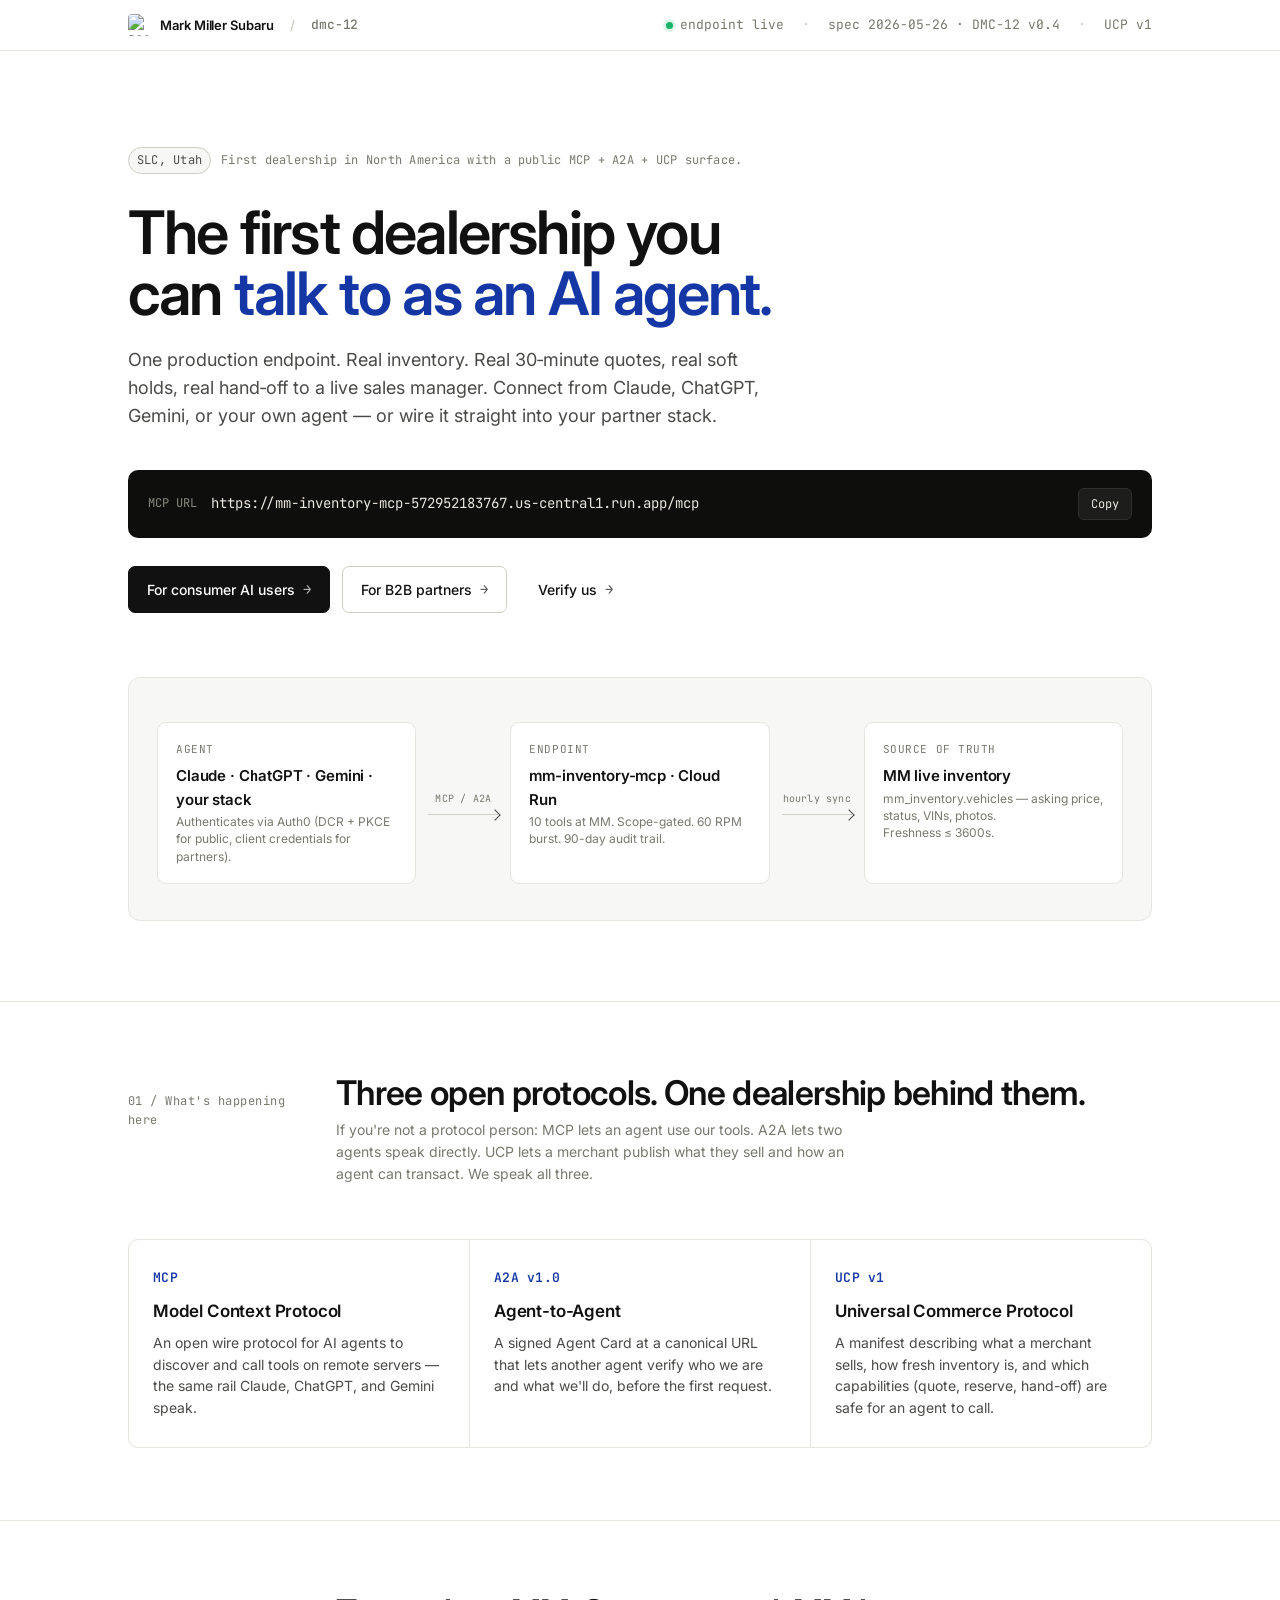
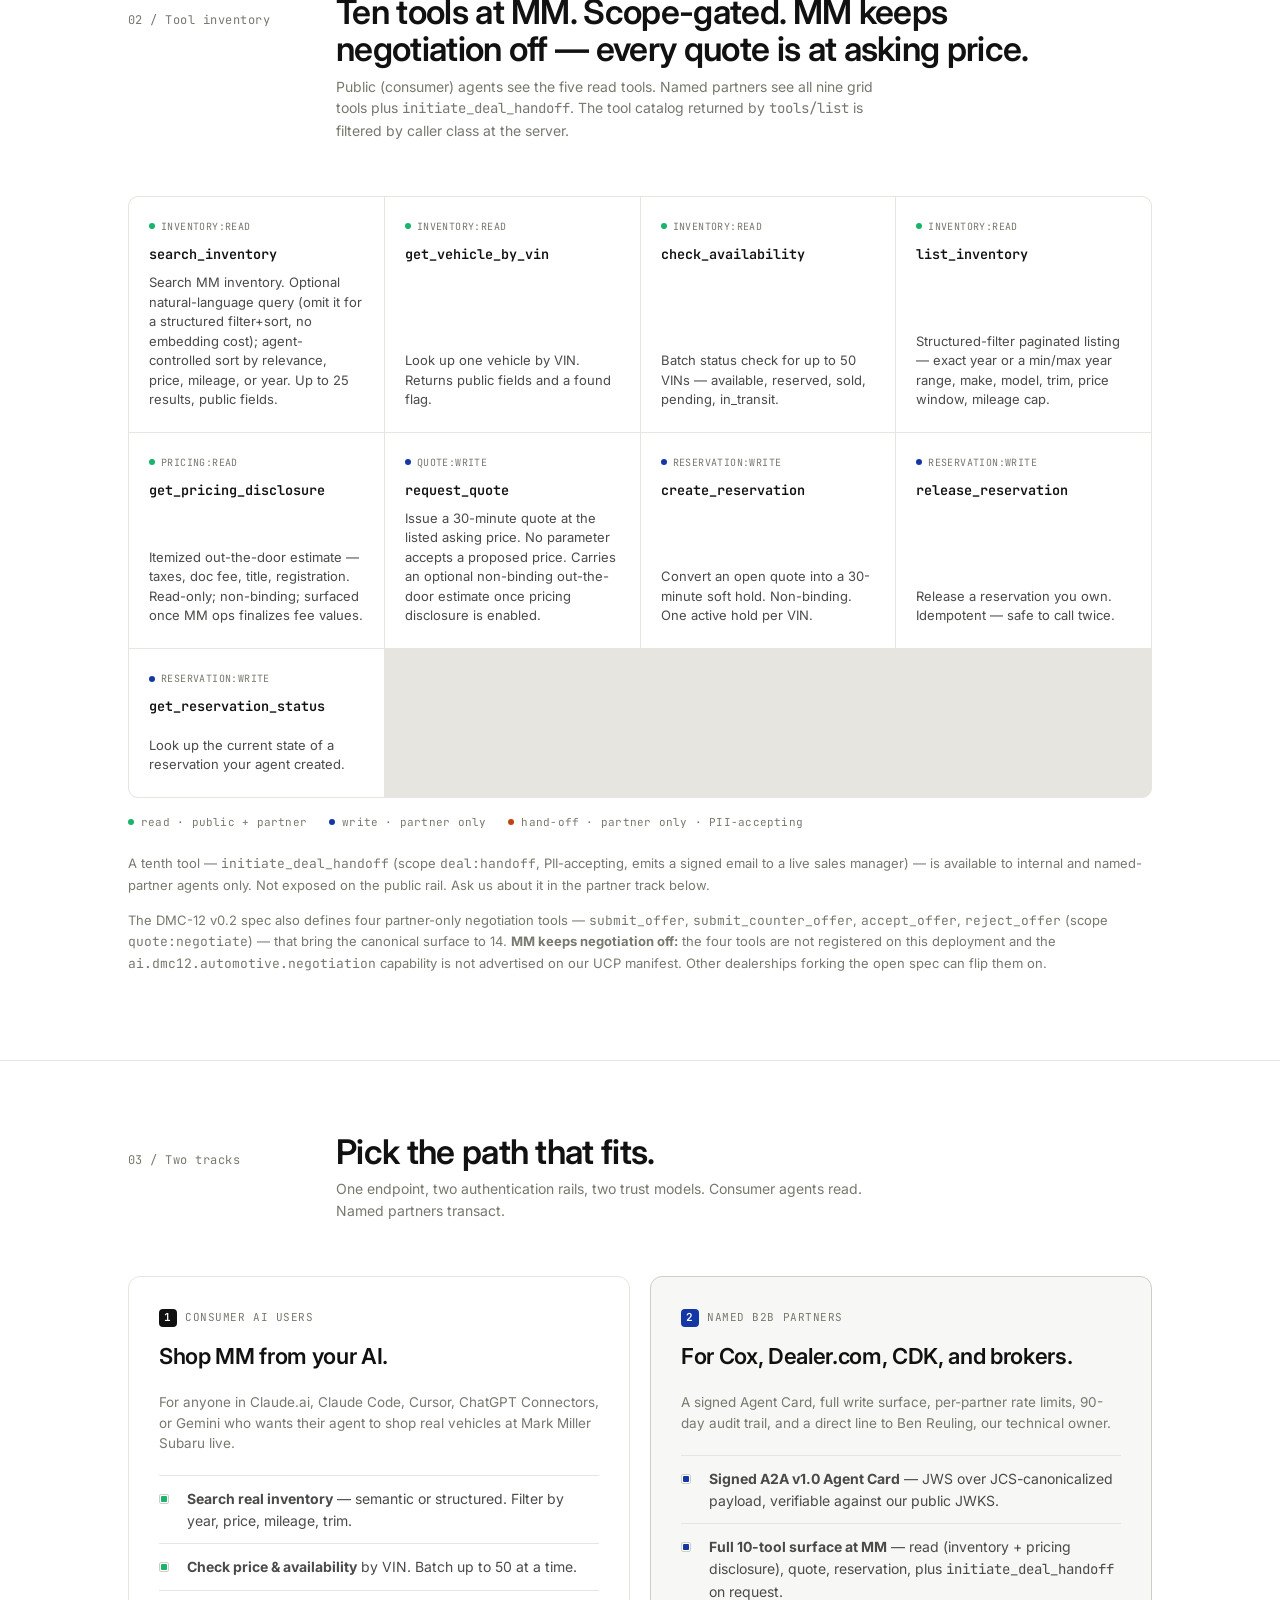
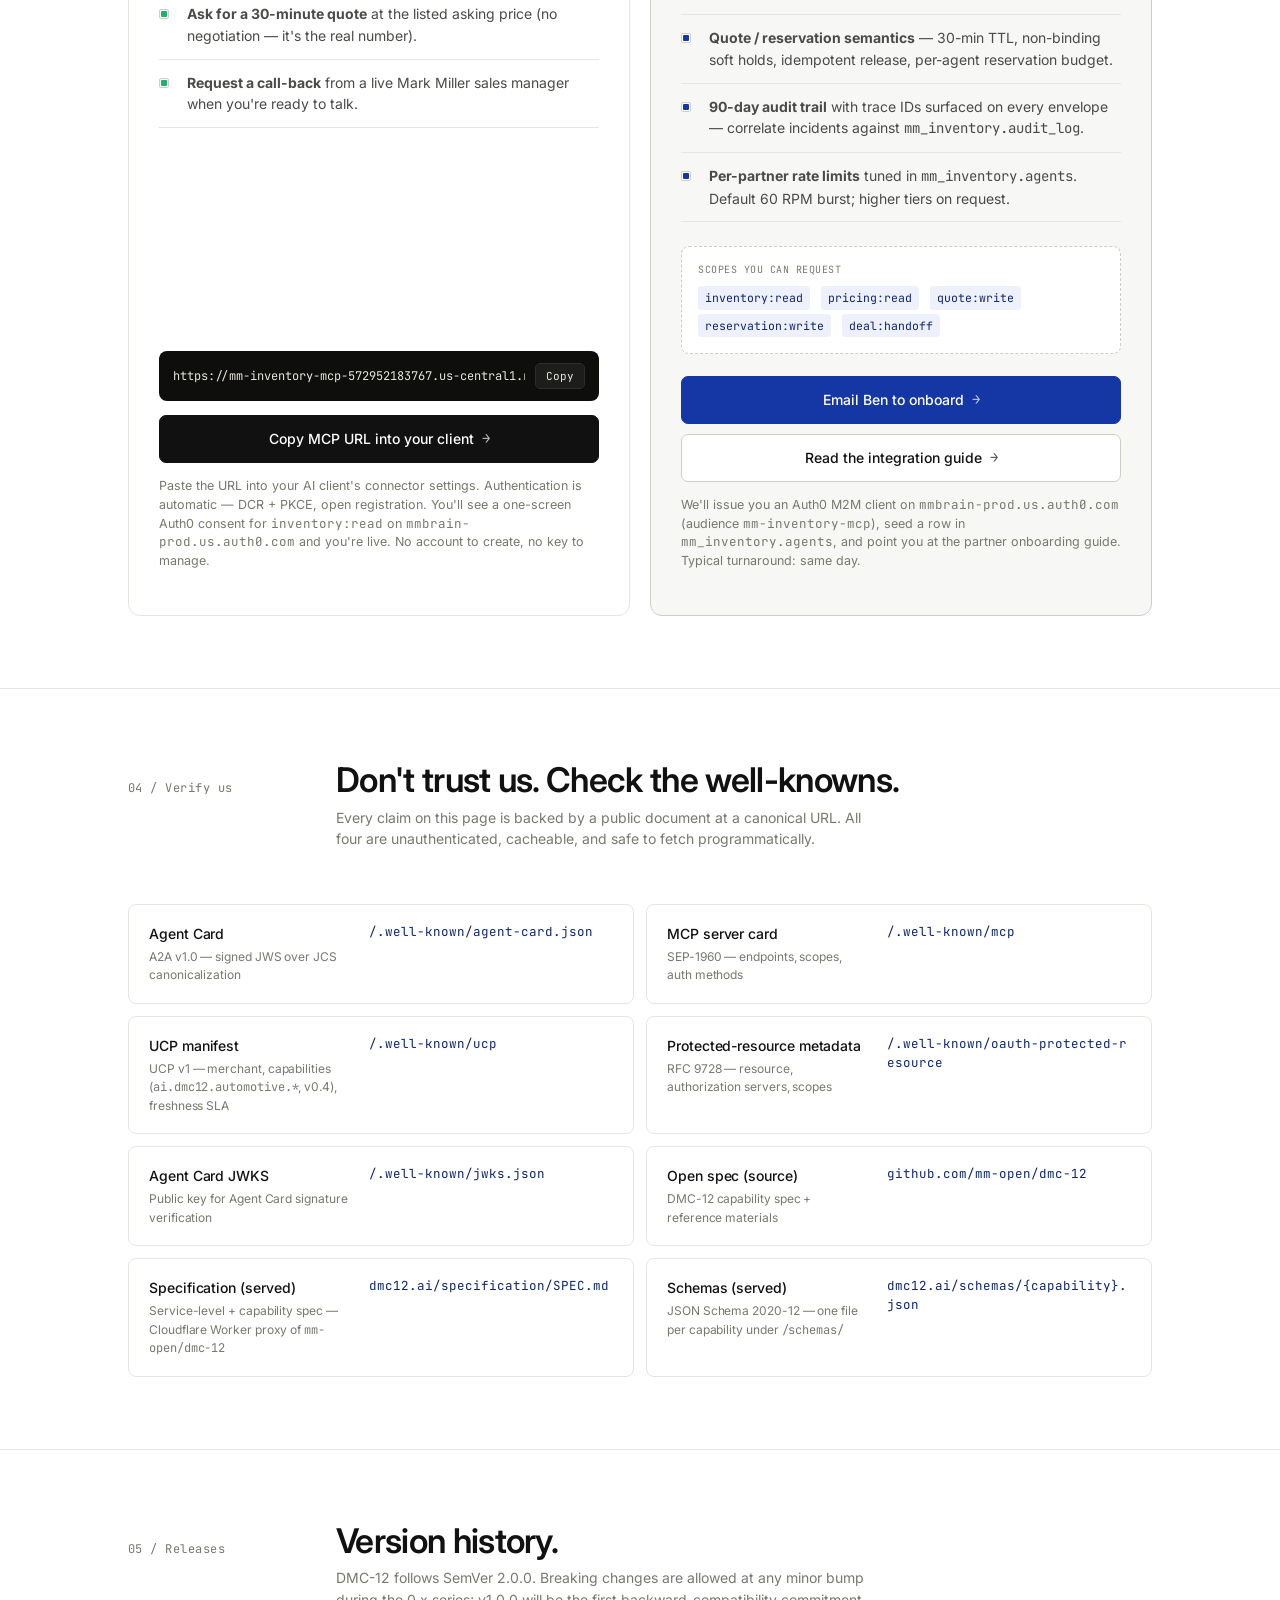
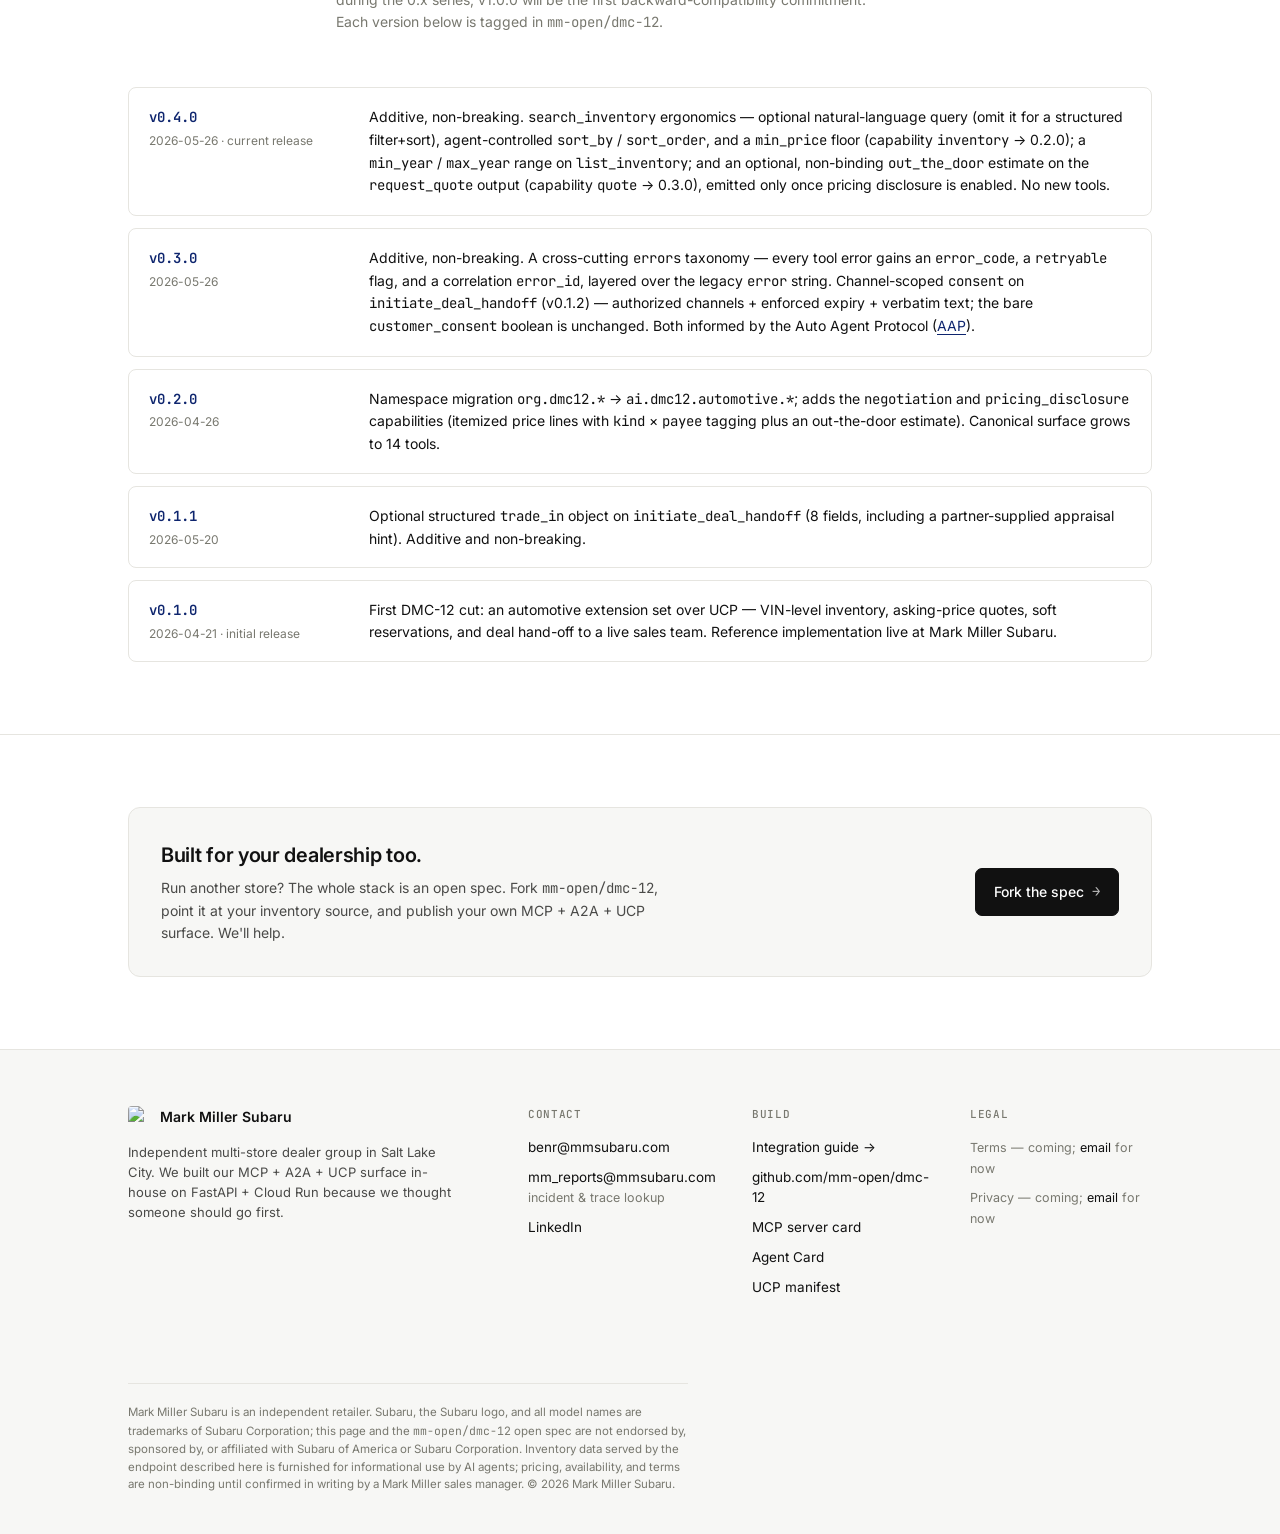
==== docs/index.html @ 6c4746c3 "docs: vendor integration guide at dmc-12.ai/guide/ Seven how-to pages (getting-started, inventory, q" ====
<!doctype html>
<html lang="en">
<head>
<meta charset="utf-8" />
<meta name="viewport" content="width=device-width,initial-scale=1" />
<title>Mark Miller Subaru — MCP / A2A / UCP endpoint</title>
<meta name="description" content="The first dealership you can talk to as an AI agent. Public MCP endpoint, signed A2A Agent Card, and UCP v1 manifest." />
<link rel="preconnect" href="https://fonts.googleapis.com">
<link rel="preconnect" href="https://fonts.gstatic.com" crossorigin>
<link href="https://fonts.googleapis.com/css2?family=JetBrains+Mono:wght@400;500;600&family=Inter:wght@400;500;600;700&display=swap" rel="stylesheet">
<style>
  :root {
    --bg: #ffffff;
    --bg-soft: #f7f7f5;
    --ink: #111111;
    --ink-soft: #4a4a48;
    --ink-mute: #78786f;
    --line: #e6e5e0;
    --line-strong: #cfcec6;
    --accent: #1537a6;       /* confident deep blue, original (not brand-copied) */
    --accent-ink: #0e256e;
    --accent-soft: #eef1fb;
    --ok: #0a6b3a;
    --code-bg: #0e0e0d;
    --code-ink: #e8e6de;
    --code-mute: #8a8a7f;
    --maxw: 1080px;
    --pad: 28px;
  }
  * { box-sizing: border-box; }
  html, body { margin: 0; padding: 0; }
  body {
    font-family: 'Inter', system-ui, -apple-system, sans-serif;
    background: var(--bg);
    color: var(--ink);
    font-size: 16px;
    line-height: 1.55;
    -webkit-font-smoothing: antialiased;
    text-rendering: optimizeLegibility;
  }
  .mono { font-family: 'JetBrains Mono', ui-monospace, SFMono-Regular, Menlo, monospace; font-feature-settings: "zero" 1, "ss01" 1; }
  a { color: var(--accent-ink); text-decoration: underline; text-underline-offset: 3px; text-decoration-thickness: 1px; }
  a:hover { color: var(--accent); }
  hr { border: 0; border-top: 1px solid var(--line); margin: 0; }

  /* Top strip */
  .strip {
    border-bottom: 1px solid var(--line);
    background: var(--bg);
  }
  .strip-inner {
    max-width: var(--maxw);
    margin: 0 auto;
    padding: 14px var(--pad);
    display: flex;
    gap: 14px;
    align-items: center;
    justify-content: space-between;
    font-size: 13px;
  }
  .strip .brand {
    display: flex;
    gap: 10px;
    align-items: center;
    font-weight: 600;
    letter-spacing: -0.005em;
  }
  .strip .brand .glyph {
    width: 22px; height: 22px; border-radius: 4px;
    object-fit: contain;
  }
  .strip .meta {
    color: var(--ink-mute);
    display: flex; gap: 18px; align-items: center;
  }
  .strip .meta .dot {
    display: inline-block; width: 7px; height: 7px; border-radius: 50%;
    background: #19b36a; margin-right: 7px; vertical-align: middle;
    box-shadow: 0 0 0 3px rgba(25,179,106,.15);
  }
  .strip .meta .sep { color: var(--line-strong); }

  .wrap { max-width: var(--maxw); margin: 0 auto; padding: 0 var(--pad); }
  section { padding: 72px 0; border-bottom: 1px solid var(--line); }
  section:last-of-type { border-bottom: 0; }

  /* Hero */
  .hero { padding: 96px 0 80px; }
  .hero .kicker {
    font-family: 'JetBrains Mono', monospace;
    font-size: 12px; letter-spacing: 0.02em;
    color: var(--ink-mute);
    margin-bottom: 28px;
    display: flex; gap: 10px; flex-wrap: wrap; align-items: center;
  }
  .hero .kicker .tag {
    border: 1px solid var(--line-strong);
    padding: 3px 8px; border-radius: 999px;
    background: var(--bg-soft);
    color: var(--ink-soft);
  }
  .hero h1 {
    font-size: clamp(34px, 5.4vw, 60px);
    line-height: 1.02;
    letter-spacing: -0.03em;
    font-weight: 600;
    margin: 0 0 22px;
    max-width: 18ch;
    text-wrap: balance;
  }
  .hero h1 em {
    font-style: normal;
    color: var(--accent);
  }
  .hero .lede {
    font-size: 18px; line-height: 1.55;
    color: var(--ink-soft);
    max-width: 58ch;
    margin: 0 0 40px;
  }

  /* Endpoint block */
  .endpoint {
    background: var(--code-bg);
    color: var(--code-ink);
    border-radius: 10px;
    padding: 18px 20px;
    display: grid;
    grid-template-columns: auto 1fr auto;
    gap: 14px;
    align-items: center;
    font-family: 'JetBrains Mono', monospace;
    font-size: 14px;
    overflow: hidden;
  }
  .endpoint .label {
    color: var(--code-mute);
    user-select: none;
    font-size: 12px;
  }
  .endpoint .url {
    overflow-x: auto;
    white-space: nowrap;
    scrollbar-width: thin;
  }
  .endpoint .url::-webkit-scrollbar { height: 6px; }
  .endpoint .url::-webkit-scrollbar-thumb { background: #2b2b29; border-radius: 6px; }
  .endpoint button.copy {
    background: #1d1d1c;
    color: var(--code-ink);
    border: 1px solid #2f2f2c;
    padding: 7px 12px;
    border-radius: 6px;
    font-family: inherit;
    font-size: 12px;
    cursor: pointer;
    transition: background .15s, border-color .15s;
    white-space: nowrap;
  }
  .endpoint button.copy:hover { background: #2a2a28; border-color: #3b3b37; }
  .endpoint button.copy.copied { color: #67e19a; border-color: #1b4633; background: #0d1e16; }

  /* Hero CTA row */
  .cta-row {
    margin-top: 28px;
    display: flex; gap: 12px; flex-wrap: wrap;
  }
  .btn {
    display: inline-flex; align-items: center; gap: 8px;
    padding: 12px 18px;
    border-radius: 7px;
    font-weight: 500;
    font-size: 14px;
    text-decoration: none;
    border: 1px solid var(--line-strong);
    background: var(--bg);
    color: var(--ink);
    cursor: pointer;
    transition: background .15s, border-color .15s, color .15s;
  }
  .btn:hover { border-color: var(--ink); }
  .btn.primary {
    background: var(--ink);
    border-color: var(--ink);
    color: #fff;
  }
  .btn.primary:hover { background: var(--accent); border-color: var(--accent); color: #fff; }
  .btn .arr {
    font-family: 'JetBrains Mono', monospace;
    opacity: .7;
    transition: transform .15s, opacity .15s;
  }
  .btn:hover .arr { transform: translateX(2px); opacity: 1; }

  /* Diagram */
  .diagram {
    margin-top: 64px;
    padding: 44px 28px 36px;
    border: 1px solid var(--line);
    border-radius: 12px;
    background: var(--bg-soft);
    display: grid;
    grid-template-columns: 1fr 70px 1fr 70px 1fr;
    gap: 12px;
    align-items: stretch;
  }
  .diagram .node {
    padding: 18px;
    border: 1px solid var(--line);
    border-radius: 9px;
    background: var(--bg);
  }
  .diagram .node .eyebrow {
    font-family: 'JetBrains Mono', monospace;
    font-size: 11px;
    color: var(--ink-mute);
    letter-spacing: 0.05em;
    text-transform: uppercase;
    margin-bottom: 6px;
  }
  .diagram .node .ttl {
    font-weight: 600;
    font-size: 15px;
    letter-spacing: -0.01em;
    margin-bottom: 2px;
  }
  .diagram .node .sub {
    font-size: 12px;
    color: var(--ink-mute);
    line-height: 1.45;
  }
  .diagram .arrow {
    position: relative;
    display: flex;
    flex-direction: column;
    align-items: center;
    justify-content: center;
    min-height: 100%;
  }
  .diagram .arrow-lbl {
    font-family: 'JetBrains Mono', monospace;
    font-size: 10px;
    color: var(--ink-mute);
    white-space: nowrap;
    margin-bottom: 8px;
    letter-spacing: 0.02em;
  }
  .diagram .arrow-line {
    display: block;
    width: 100%;
    height: 1px;
    background: var(--line-strong);
    position: relative;
  }
  .diagram .arrow-line::after {
    content: '';
    position: absolute;
    right: -1px; top: 50%;
    width: 7px; height: 7px;
    border-right: 1px solid var(--ink-soft);
    border-top: 1px solid var(--ink-soft);
    transform: translateY(-50%) rotate(45deg);
  }

  /* Section headers */
  .sec-head {
    display: grid;
    grid-template-columns: 180px 1fr;
    gap: 28px;
    margin-bottom: 40px;
    align-items: baseline;
  }
  .sec-head .num {
    font-family: 'JetBrains Mono', monospace;
    font-size: 12px;
    color: var(--ink-mute);
    letter-spacing: 0.04em;
  }
  .sec-head h2 {
    font-size: clamp(26px, 3.4vw, 34px);
    line-height: 1.1;
    letter-spacing: -0.02em;
    font-weight: 600;
    margin: 0;
    text-wrap: balance;
  }
  .sec-head .sub {
    color: var(--ink-mute);
    font-size: 14px;
    margin-top: 8px;
    max-width: 60ch;
  }

  /* Explainer */
  .explainer {
    display: grid;
    grid-template-columns: repeat(3, 1fr);
    gap: 1px;
    background: var(--line);
    border: 1px solid var(--line);
    border-radius: 10px;
    overflow: hidden;
  }
  .explainer .item {
    background: var(--bg);
    padding: 28px 24px;
  }
  .explainer .item .acr {
    font-family: 'JetBrains Mono', monospace;
    font-weight: 600;
    font-size: 13px;
    color: var(--accent);
    letter-spacing: 0.02em;
    margin-bottom: 10px;
  }
  .explainer .item .name {
    font-weight: 600;
    font-size: 17px;
    letter-spacing: -0.01em;
    margin-bottom: 8px;
  }
  .explainer .item .txt {
    font-size: 14px;
    color: var(--ink-soft);
    line-height: 1.55;
  }

  /* Tools */
  .tools {
    display: grid;
    grid-template-columns: repeat(4, 1fr);
    gap: 1px;
    background: var(--line);
    border: 1px solid var(--line);
    border-radius: 10px;
    overflow: hidden;
  }
  .tool {
    background: var(--bg);
    padding: 22px 20px;
    display: flex;
    flex-direction: column;
    min-height: 148px;
  }
  .tool .scope {
    font-family: 'JetBrains Mono', monospace;
    font-size: 10px;
    color: var(--ink-mute);
    letter-spacing: 0.04em;
    text-transform: uppercase;
    margin-bottom: 10px;
    display: flex; align-items: center; gap: 6px;
  }
  .tool .scope .pip {
    width: 6px; height: 6px; border-radius: 50%;
    background: var(--line-strong);
  }
  .tool.read .scope .pip { background: #19b36a; }
  .tool.write .scope .pip { background: var(--accent); }
  .tool.handoff .scope .pip { background: #c2410c; }
  .tool .name {
    font-family: 'JetBrains Mono', monospace;
    font-size: 13.5px;
    font-weight: 600;
    color: var(--ink);
    margin-bottom: 8px;
    word-break: break-word;
  }
  .tool .desc {
    font-size: 13px;
    color: var(--ink-soft);
    line-height: 1.5;
    margin-top: auto;
  }
  .tools-legend {
    margin-top: 16px;
    display: flex; gap: 22px; flex-wrap: wrap;
    font-family: 'JetBrains Mono', monospace;
    font-size: 11px;
    color: var(--ink-mute);
    letter-spacing: 0.02em;
  }
  .tools-legend .lg { display: inline-flex; gap: 7px; align-items: center; }
  .tools-legend .pip { width: 6px; height: 6px; border-radius: 50%; }

  /* Tracks */
  .tracks {
    display: grid;
    grid-template-columns: 1fr 1fr;
    gap: 20px;
  }
  .track {
    border: 1px solid var(--line);
    border-radius: 12px;
    padding: 32px 30px;
    display: flex;
    flex-direction: column;
    background: var(--bg);
  }
  .track.consumer { background: var(--bg); }
  .track.partner {
    background: var(--bg-soft);
    border-color: var(--line-strong);
  }
  .track .eyebrow {
    font-family: 'JetBrains Mono', monospace;
    font-size: 11px;
    letter-spacing: 0.05em;
    text-transform: uppercase;
    color: var(--ink-mute);
    margin-bottom: 12px;
    display: flex; align-items: center; gap: 8px;
  }
  .track .eyebrow .idx {
    width: 18px; height: 18px;
    border-radius: 4px;
    background: var(--ink);
    color: #fff;
    display: grid; place-items: center;
    font-size: 11px;
    font-weight: 600;
  }
  .track.partner .eyebrow .idx { background: var(--accent); }
  .track h3 {
    font-size: 22px;
    letter-spacing: -0.015em;
    font-weight: 600;
    margin: 0 0 6px;
  }
  .track .who {
    color: var(--ink-mute);
    font-size: 13.5px;
    margin-bottom: 22px;
    line-height: 1.5;
  }
  .track ul.feats {
    list-style: none;
    margin: 0 0 24px;
    padding: 0;
    border-top: 1px solid var(--line);
  }
  .track ul.feats li {
    padding: 12px 0;
    border-bottom: 1px solid var(--line);
    display: grid;
    grid-template-columns: 16px 1fr;
    gap: 12px;
    font-size: 14px;
    color: var(--ink-soft);
    align-items: start;
  }
  .track ul.feats li .chk {
    margin-top: 6px;
    width: 10px; height: 10px;
    border: 1px solid var(--line-strong);
    border-radius: 2px;
    background: var(--bg);
    position: relative;
  }
  .track.consumer ul.feats li .chk::after {
    content: '';
    position: absolute; inset: 1px;
    background: #19b36a;
    border-radius: 1px;
  }
  .track.partner ul.feats li .chk::after {
    content: '';
    position: absolute; inset: 1px;
    background: var(--accent);
    border-radius: 1px;
  }
  .track .scopes {
    margin: 0 0 22px;
    padding: 14px 16px;
    border: 1px dashed var(--line-strong);
    border-radius: 8px;
    background: var(--bg);
    font-family: 'JetBrains Mono', monospace;
    font-size: 12px;
    color: var(--ink-soft);
    line-height: 1.7;
  }
  .track .scopes .k {
    color: var(--ink-mute);
    display: block;
    text-transform: uppercase;
    letter-spacing: 0.05em;
    font-size: 10px;
    margin-bottom: 6px;
  }
  .track .scopes .chip {
    display: inline-block;
    padding: 2px 7px;
    border-radius: 4px;
    background: var(--accent-soft);
    color: var(--accent-ink);
    margin: 2px 4px 2px 0;
    font-size: 11.5px;
  }
  .track .cta-area {
    margin-top: auto;
  }
  .track .mini-endpoint {
    background: var(--code-bg);
    color: var(--code-ink);
    border-radius: 8px;
    padding: 12px 14px;
    font-family: 'JetBrains Mono', monospace;
    font-size: 12px;
    display: grid;
    grid-template-columns: 1fr auto;
    gap: 10px;
    align-items: center;
    margin-bottom: 14px;
    overflow: hidden;
  }
  .track .mini-endpoint .url {
    overflow-x: auto; white-space: nowrap; scrollbar-width: thin;
  }
  .track .mini-endpoint .url::-webkit-scrollbar { height: 5px; }
  .track .mini-endpoint .url::-webkit-scrollbar-thumb { background: #2b2b29; border-radius: 6px; }
  .track .mini-endpoint button {
    background: #1d1d1c; color: var(--code-ink);
    border: 1px solid #2f2f2c; padding: 5px 10px;
    border-radius: 5px; font-family: inherit; font-size: 11px;
    cursor: pointer;
  }
  .track .mini-endpoint button.copied { color: #67e19a; border-color: #1b4633; background: #0d1e16; }
  .track .note {
    font-size: 12.5px;
    color: var(--ink-mute);
    margin-top: 14px;
    line-height: 1.5;
  }

  /* Verify */
  .verify-grid {
    display: grid;
    grid-template-columns: 1fr 1fr;
    gap: 12px;
  }
  .verify-row {
    display: grid;
    grid-template-columns: 200px 1fr;
    gap: 20px;
    padding: 18px 20px;
    border: 1px solid var(--line);
    border-radius: 8px;
    background: var(--bg);
    align-items: start;
  }
  .verify-row .what {
    font-weight: 500;
    font-size: 14px;
    letter-spacing: -0.005em;
  }
  .verify-row .what .hint {
    display: block;
    font-weight: 400;
    color: var(--ink-mute);
    font-size: 12px;
    margin-top: 3px;
  }
  .verify-row a.url {
    font-family: 'JetBrains Mono', monospace;
    font-size: 12.5px;
    color: var(--accent-ink);
    word-break: break-all;
    text-decoration: none;
    line-height: 1.5;
  }
  .verify-row a.url:hover { text-decoration: underline; text-underline-offset: 3px; }

  /* Releases */
  .release-list { display: grid; grid-template-columns: 1fr; gap: 12px; }
  .release-list .what .ver { font-family: 'JetBrains Mono', monospace; color: var(--accent-ink); font-weight: 600; }
  .release-list .summary { font-size: 14px; color: var(--ink); line-height: 1.55; }

  /* Fork */
  .fork {
    background: var(--bg-soft);
    border: 1px solid var(--line);
    border-radius: 12px;
    padding: 32px;
    display: grid;
    grid-template-columns: 1fr auto;
    gap: 24px;
    align-items: center;
  }
  .fork h3 {
    margin: 0 0 6px;
    font-size: 20px;
    letter-spacing: -0.015em;
    font-weight: 600;
  }
  .fork p {
    margin: 0;
    color: var(--ink-soft);
    font-size: 14px;
    max-width: 56ch;
  }
  .fork .mono-repo {
    font-family: 'JetBrains Mono', monospace;
  }

  /* Footer */
  footer {
    padding: 56px 0 40px;
    background: var(--bg-soft);
    border-top: 1px solid var(--line);
  }
  footer .wrap {
    display: grid;
    grid-template-columns: 2fr 1fr 1fr 1fr;
    gap: 36px;
  }
  footer .col h4 {
    font-family: 'JetBrains Mono', monospace;
    font-size: 11px;
    letter-spacing: 0.06em;
    text-transform: uppercase;
    color: var(--ink-mute);
    margin: 0 0 14px;
    font-weight: 500;
  }
  footer .col ul { list-style: none; margin: 0; padding: 0; }
  footer .col li { margin-bottom: 9px; font-size: 13.5px; }
  footer .col a { color: var(--ink); text-decoration: none; }
  footer .col a:hover { color: var(--accent); text-decoration: underline; text-underline-offset: 3px; }
  footer .col .muted { color: var(--ink-mute); font-size: 12.5px; }
  footer .brand-line {
    display: flex; gap: 10px; align-items: center;
    margin-bottom: 14px;
  }
  footer .brand-line .glyph {
    width: 22px; height: 22px; border-radius: 4px;
    object-fit: contain;
  }
  footer .brand-line .name { font-weight: 600; font-size: 14px; }
  footer .about {
    color: var(--ink-soft);
    font-size: 13px;
    line-height: 1.55;
    max-width: 42ch;
  }
  footer .fine {
    border-top: 1px solid var(--line);
    margin-top: 40px;
    padding-top: 20px;
    font-size: 11.5px;
    color: var(--ink-mute);
    line-height: 1.55;
    max-width: 80ch;
  }

  /* Toast */
  .toast {
    position: fixed;
    bottom: 24px;
    left: 50%;
    transform: translateX(-50%) translateY(12px);
    background: var(--ink);
    color: #fff;
    padding: 10px 16px;
    border-radius: 6px;
    font-size: 13px;
    font-family: 'JetBrains Mono', monospace;
    opacity: 0;
    pointer-events: none;
    transition: opacity .2s, transform .2s;
    z-index: 50;
    box-shadow: 0 4px 14px rgba(0,0,0,.18);
  }
  .toast.show { opacity: 1; transform: translateX(-50%) translateY(0); }

  /* Responsive */
  @media (max-width: 980px) {
    .tools { grid-template-columns: repeat(2, 1fr); }
    .verify-grid { grid-template-columns: 1fr; }
  }
  @media (max-width: 760px) {
    :root { --pad: 20px; }
    section { padding: 56px 0; }
    .hero { padding: 64px 0 48px; }
    .sec-head { grid-template-columns: 1fr; gap: 10px; }
    .explainer { grid-template-columns: 1fr; }
    .tracks { grid-template-columns: 1fr; }
    .diagram { grid-template-columns: 1fr; padding: 24px 20px; gap: 8px; }
    .diagram .arrow { min-height: auto; padding: 10px 0; flex-direction: row; gap: 10px; }
    .diagram .arrow-lbl { margin-bottom: 0; }
    .diagram .arrow-line { width: 40px; height: 1px; flex: none; }
    .verify-row { grid-template-columns: 1fr; gap: 8px; }
    .fork { grid-template-columns: 1fr; }
    footer .wrap { grid-template-columns: 1fr 1fr; }
    .endpoint { grid-template-columns: 1fr; }
    .endpoint .label { display: none; }
    .strip-inner { flex-direction: column; align-items: flex-start; gap: 8px; }
  }
</style>
</head>
<body>

<!-- STRIP -->
<div class="strip">
  <div class="strip-inner">
    <div class="brand">
      <img class="glyph" src="https://dmc12.ai/branding/dmc12-mark-blue.png" alt="DMC-12">
      <span>Mark&nbsp;Miller&nbsp;Subaru</span>
      <span style="color:var(--line-strong); margin: 0 6px;">/</span>
      <span style="color:var(--ink-mute); font-weight: 500;" class="mono">dmc-12</span>
    </div>
    <div class="meta mono">
      <span><span class="dot"></span>endpoint live</span>
      <span class="sep">·</span>
      <span>spec 2026-05-26 · DMC-12 v0.4</span>
      <span class="sep">·</span>
      <span>UCP v1</span>
    </div>
  </div>
</div>

<!-- HERO -->
<section class="hero">
  <div class="wrap">
    <div class="kicker">
      <span class="tag">SLC, Utah</span>
      <span>First dealership in North America with a public MCP + A2A + UCP surface.</span>
    </div>
    <h1>The first dealership you can <em>talk to as an AI agent.</em></h1>
    <p class="lede">
      One production endpoint. Real inventory. Real 30&#8209;minute quotes, real soft holds, real hand&#8209;off to a live sales manager. Connect from Claude, ChatGPT, Gemini, or your own agent — or wire it straight into your partner stack.
    </p>

    <div class="endpoint" id="heroEndpoint">
      <span class="label mono">MCP&nbsp;URL</span>
      <div class="url mono" id="heroUrl" data-mcp-path="/mcp" data-mcp-role="text"></div>
      <button class="copy mono" data-mcp-path="/mcp" data-mcp-role="copy">Copy</button>
    </div>

    <div class="cta-row">
      <a class="btn primary" href="#consumer">For consumer AI users <span class="arr">→</span></a>
      <a class="btn" href="#partner">For B2B partners <span class="arr">→</span></a>
      <a class="btn" href="#verify" style="border-color: transparent;">Verify us <span class="arr">→</span></a>
    </div>

    <!-- Diagram -->
    <div class="diagram" aria-label="Agent calling MM inventory diagram">
      <div class="node">
        <div class="eyebrow">Agent</div>
        <div class="ttl">Claude · ChatGPT · Gemini · your stack</div>
        <div class="sub">Authenticates via Auth0 (DCR&nbsp;+&nbsp;PKCE for public, client credentials for partners).</div>
      </div>
      <div class="arrow">
        <span class="arrow-lbl mono">MCP&nbsp;/&nbsp;A2A</span>
        <span class="arrow-line"></span>
      </div>
      <div class="node">
        <div class="eyebrow">Endpoint</div>
        <div class="ttl">mm-inventory-mcp · Cloud Run</div>
        <div class="sub">10 tools at MM. Scope-gated. 60&nbsp;RPM burst. 90-day audit trail.</div>
      </div>
      <div class="arrow">
        <span class="arrow-lbl mono">hourly&nbsp;sync</span>
        <span class="arrow-line"></span>
      </div>
      <div class="node">
        <div class="eyebrow">Source of truth</div>
        <div class="ttl">MM live inventory</div>
        <div class="sub">mm_inventory.vehicles — asking price, status, VINs, photos. Freshness&nbsp;≤&nbsp;3600s.</div>
      </div>
    </div>
  </div>
</section>

<!-- EXPLAINER -->
<section id="what">
  <div class="wrap">
    <div class="sec-head">
      <div>
        <div class="num">01 / What's happening here</div>
      </div>
      <div>
        <h2>Three open protocols. One dealership behind them.</h2>
        <p class="sub">If you're not a protocol person: MCP lets an agent use our tools. A2A lets two agents speak directly. UCP lets a merchant publish what they sell and how an agent can transact. We speak all three.</p>
      </div>
    </div>

    <div class="explainer">
      <div class="item">
        <div class="acr">MCP</div>
        <div class="name">Model Context Protocol</div>
        <div class="txt">An open wire protocol for AI agents to discover and call tools on remote servers — the same rail Claude, ChatGPT, and Gemini speak.</div>
      </div>
      <div class="item">
        <div class="acr">A2A&nbsp;v1.0</div>
        <div class="name">Agent-to-Agent</div>
        <div class="txt">A signed Agent Card at a canonical URL that lets another agent verify who we are and what we'll do, before the first request.</div>
      </div>
      <div class="item">
        <div class="acr">UCP&nbsp;v1</div>
        <div class="name">Universal Commerce Protocol</div>
        <div class="txt">A manifest describing what a merchant sells, how fresh inventory is, and which capabilities (quote, reserve, hand-off) are safe for an agent to call.</div>
      </div>
    </div>
  </div>
</section>

<!-- TOOLS -->
<section id="tools">
  <div class="wrap">
    <div class="sec-head">
      <div>
        <div class="num">02 / Tool inventory</div>
      </div>
      <div>
        <h2>Ten tools at MM. Scope-gated. MM keeps negotiation off — every quote is at asking price.</h2>
        <p class="sub">Public (consumer) agents see the five read tools. Named partners see all nine grid tools plus <span class="mono">initiate_deal_handoff</span>. The tool catalog returned by <span class="mono">tools/list</span> is filtered by caller class at the server.</p>
      </div>
    </div>

    <div class="tools">
      <div class="tool read">
        <div class="scope"><span class="pip"></span>inventory:read</div>
        <div class="name">search_inventory</div>
        <div class="desc">Search MM inventory. Optional natural-language query (omit it for a structured filter+sort, no embedding cost); agent-controlled sort by relevance, price, mileage, or year. Up to 25 results, public fields.</div>
      </div>
      <div class="tool read">
        <div class="scope"><span class="pip"></span>inventory:read</div>
        <div class="name">get_vehicle_by_vin</div>
        <div class="desc">Look up one vehicle by VIN. Returns public fields and a found flag.</div>
      </div>
      <div class="tool read">
        <div class="scope"><span class="pip"></span>inventory:read</div>
        <div class="name">check_availability</div>
        <div class="desc">Batch status check for up to 50 VINs — available, reserved, sold, pending, in_transit.</div>
      </div>
      <div class="tool read">
        <div class="scope"><span class="pip"></span>inventory:read</div>
        <div class="name">list_inventory</div>
        <div class="desc">Structured-filter paginated listing — exact year or a min/max year range, make, model, trim, price window, mileage cap.</div>
      </div>
      <div class="tool read">
        <div class="scope"><span class="pip"></span>pricing:read</div>
        <div class="name">get_pricing_disclosure</div>
        <div class="desc">Itemized out-the-door estimate — taxes, doc fee, title, registration. Read-only; non-binding; surfaced once MM ops finalizes fee values.</div>
      </div>
      <div class="tool write">
        <div class="scope"><span class="pip"></span>quote:write</div>
        <div class="name">request_quote</div>
        <div class="desc">Issue a 30-minute quote at the listed asking price. No parameter accepts a proposed price. Carries an optional non-binding out-the-door estimate once pricing disclosure is enabled.</div>
      </div>
      <div class="tool write">
        <div class="scope"><span class="pip"></span>reservation:write</div>
        <div class="name">create_reservation</div>
        <div class="desc">Convert an open quote into a 30-minute soft hold. Non-binding. One active hold per VIN.</div>
      </div>
      <div class="tool write">
        <div class="scope"><span class="pip"></span>reservation:write</div>
        <div class="name">release_reservation</div>
        <div class="desc">Release a reservation you own. Idempotent — safe to call twice.</div>
      </div>
      <div class="tool write">
        <div class="scope"><span class="pip"></span>reservation:write</div>
        <div class="name">get_reservation_status</div>
        <div class="desc">Look up the current state of a reservation your agent created.</div>
      </div>
    </div>

    <div class="tools-legend">
      <span class="lg"><span class="pip" style="background:#19b36a;"></span>read · public&nbsp;+&nbsp;partner</span>
      <span class="lg"><span class="pip" style="background: var(--accent);"></span>write · partner only</span>
      <span class="lg"><span class="pip" style="background:#c2410c;"></span>hand-off · partner only · PII-accepting</span>
    </div>

    <p style="margin-top: 22px; font-size: 13px; color: var(--ink-mute); line-height: 1.6;">
      A tenth tool — <span class="mono">initiate_deal_handoff</span> (scope <span class="mono">deal:handoff</span>, PII-accepting, emits a signed email to a live sales manager) — is available to internal and named-partner agents only. Not exposed on the public rail. Ask us about it in the partner track below.
    </p>

    <p style="margin-top: 14px; font-size: 13px; color: var(--ink-mute); line-height: 1.6;">
      The DMC-12 v0.2 spec also defines four partner-only negotiation tools — <span class="mono">submit_offer</span>, <span class="mono">submit_counter_offer</span>, <span class="mono">accept_offer</span>, <span class="mono">reject_offer</span> (scope <span class="mono">quote:negotiate</span>) — that bring the canonical surface to 14. <strong>MM keeps negotiation off:</strong> the four tools are not registered on this deployment and the <span class="mono">ai.dmc12.automotive.negotiation</span> capability is not advertised on our UCP manifest. Other dealerships forking the open spec can flip them on.
    </p>
  </div>
</section>

<!-- TRACKS -->
<section id="tracks">
  <div class="wrap">
    <div class="sec-head">
      <div>
        <div class="num">03 / Two tracks</div>
      </div>
      <div>
        <h2>Pick the path that fits.</h2>
        <p class="sub">One endpoint, two authentication rails, two trust models. Consumer agents read. Named partners transact.</p>
      </div>
    </div>

    <div class="tracks">

      <!-- CONSUMER -->
      <div class="track consumer" id="consumer">
        <div class="eyebrow"><span class="idx">1</span>Consumer AI users</div>
        <h3>Shop MM from your AI.</h3>
        <p class="who">For anyone in Claude.ai, Claude Code, Cursor, ChatGPT Connectors, or Gemini who wants their agent to shop real vehicles at Mark Miller Subaru live.</p>

        <ul class="feats">
          <li><span class="chk"></span><div><strong>Search real inventory</strong> — semantic or structured. Filter by year, price, mileage, trim.</div></li>
          <li><span class="chk"></span><div><strong>Check price &amp; availability</strong> by VIN. Batch up to 50 at a time.</div></li>
          <li><span class="chk"></span><div><strong>Ask for a 30-minute quote</strong> at the listed asking price (no negotiation — it's the real number).</div></li>
          <li><span class="chk"></span><div><strong>Request a call-back</strong> from a live Mark Miller sales manager when you're ready to talk.</div></li>
        </ul>

        <div class="cta-area">
          <div class="mini-endpoint">
            <div class="url mono" data-mcp-path="/mcp" data-mcp-role="text"></div>
            <button class="mono" data-mcp-path="/mcp" data-mcp-role="copy">Copy</button>
          </div>
          <a class="btn primary" data-mcp-path="/mcp" data-mcp-role="href" style="width:100%; justify-content:center;">Copy MCP URL into your client <span class="arr">→</span></a>
          <p class="note">Paste the URL into your AI client's connector settings. Authentication is automatic — DCR&nbsp;+&nbsp;PKCE, open registration. You'll see a one-screen Auth0 consent for <span class="mono">inventory:read</span> on <span class="mono">mmbrain-prod.us.auth0.com</span> and you're live. No account to create, no key to manage.</p>
        </div>
      </div>

      <!-- PARTNER -->
      <div class="track partner" id="partner">
        <div class="eyebrow"><span class="idx">2</span>Named B2B partners</div>
        <h3>For Cox, Dealer.com, CDK, and brokers.</h3>
        <p class="who">A signed Agent Card, full write surface, per-partner rate limits, 90-day audit trail, and a direct line to Ben Reuling, our technical owner.</p>

        <ul class="feats">
          <li><span class="chk"></span><div><strong>Signed A2A v1.0 Agent Card</strong> — JWS over JCS-canonicalized payload, verifiable against our public JWKS.</div></li>
          <li><span class="chk"></span><div><strong>Full 10-tool surface at MM</strong> — read (inventory + pricing disclosure), quote, reservation, plus <span class="mono">initiate_deal_handoff</span> on request.</div></li>
          <li><span class="chk"></span><div><strong>Quote / reservation semantics</strong> — 30-min TTL, non-binding soft holds, idempotent release, per-agent reservation budget.</div></li>
          <li><span class="chk"></span><div><strong>90-day audit trail</strong> with trace IDs surfaced on every envelope — correlate incidents against <span class="mono">mm_inventory.audit_log</span>.</div></li>
          <li><span class="chk"></span><div><strong>Per-partner rate limits</strong> tuned in <span class="mono">mm_inventory.agents</span>. Default 60&nbsp;RPM burst; higher tiers on request.</div></li>
        </ul>

        <div class="scopes">
          <span class="k">scopes you can request</span>
          <span class="chip">inventory:read</span>
          <span class="chip">pricing:read</span>
          <span class="chip">quote:write</span>
          <span class="chip">reservation:write</span>
          <span class="chip">deal:handoff</span>
        </div>

        <div class="cta-area">
          <a class="btn primary" href="mailto:benr@mmsubaru.com?subject=MCP%20partner%20onboarding" style="width:100%; justify-content:center; background: var(--accent); border-color: var(--accent);">
            Email Ben to onboard <span class="arr">→</span>
          </a>
          <a class="btn" href="guide/index.html" style="width:100%; justify-content:center; margin-top:10px;">
            Read the integration guide <span class="arr">→</span>
          </a>
          <p class="note">We'll issue you an Auth0 M2M client on <span class="mono">mmbrain-prod.us.auth0.com</span> (audience&nbsp;<span class="mono">mm-inventory-mcp</span>), seed a row in <span class="mono">mm_inventory.agents</span>, and point you at the partner onboarding guide. Typical turnaround: same day.</p>
        </div>
      </div>

    </div>
  </div>
</section>

<!-- VERIFY -->
<section id="verify">
  <div class="wrap">
    <div class="sec-head">
      <div>
        <div class="num">04 / Verify us</div>
      </div>
      <div>
        <h2>Don't trust us. Check the well-knowns.</h2>
        <p class="sub">Every claim on this page is backed by a public document at a canonical URL. All four are unauthenticated, cacheable, and safe to fetch programmatically.</p>
      </div>
    </div>

    <div class="verify-grid">
      <div class="verify-row">
        <div class="what">
          Agent Card
          <span class="hint">A2A v1.0 — signed JWS over JCS canonicalization</span>
        </div>
        <a class="url" data-mcp-path="/.well-known/agent-card.json" data-mcp-role="href" target="_blank" rel="noopener">
          /.well-known/agent-card.json
        </a>
      </div>
      <div class="verify-row">
        <div class="what">
          MCP server card
          <span class="hint">SEP-1960 — endpoints, scopes, auth methods</span>
        </div>
        <a class="url" data-mcp-path="/.well-known/mcp" data-mcp-role="href" target="_blank" rel="noopener">
          /.well-known/mcp
        </a>
      </div>
      <div class="verify-row">
        <div class="what">
          UCP manifest
          <span class="hint">UCP v1 — merchant, capabilities (<span class="mono">ai.dmc12.automotive.*</span>, v0.4), freshness SLA</span>
        </div>
        <a class="url" data-mcp-path="/.well-known/ucp" data-mcp-role="href" target="_blank" rel="noopener">
          /.well-known/ucp
        </a>
      </div>
      <div class="verify-row">
        <div class="what">
          Protected-resource metadata
          <span class="hint">RFC 9728 — resource, authorization servers, scopes</span>
        </div>
        <a class="url" data-mcp-path="/.well-known/oauth-protected-resource" data-mcp-role="href" target="_blank" rel="noopener">
          /.well-known/oauth-protected-resource
        </a>
      </div>
      <div class="verify-row">
        <div class="what">
          Agent Card JWKS
          <span class="hint">Public key for Agent Card signature verification</span>
        </div>
        <a class="url" data-mcp-path="/.well-known/jwks.json" data-mcp-role="href" target="_blank" rel="noopener">
          /.well-known/jwks.json
        </a>
      </div>
      <div class="verify-row">
        <div class="what">
          Open spec (source)
          <span class="hint">DMC-12 capability spec + reference materials</span>
        </div>
        <a class="url" href="https://github.com/mm-open/dmc-12" target="_blank" rel="noopener">
          github.com/mm-open/dmc-12
        </a>
      </div>
      <div class="verify-row">
        <div class="what">
          Specification (served)
          <span class="hint">Service-level + capability spec — Cloudflare Worker proxy of <span class="mono">mm-open/dmc-12</span></span>
        </div>
        <a class="url" href="https://dmc12.ai/specification/SPEC.md" target="_blank" rel="noopener">
          dmc12.ai/specification/SPEC.md
        </a>
      </div>
      <div class="verify-row">
        <div class="what">
          Schemas (served)
          <span class="hint">JSON Schema 2020-12 — one file per capability under <span class="mono">/schemas/</span></span>
        </div>
        <a class="url" href="https://dmc12.ai/schemas/inventory.json" target="_blank" rel="noopener">
          dmc12.ai/schemas/{capability}.json
        </a>
      </div>
    </div>
  </div>
</section>

<!-- RELEASES -->
<section id="releases">
  <div class="wrap">
    <div class="sec-head">
      <div>
        <div class="num">05 / Releases</div>
      </div>
      <div>
        <h2>Version history.</h2>
        <p class="sub">DMC-12 follows SemVer 2.0.0. Breaking changes are allowed at any minor bump during the 0.x series; v1.0.0 will be the first backward-compatibility commitment. Each version below is tagged in <span class="mono">mm-open/dmc-12</span>.</p>
      </div>
    </div>

    <div class="release-list">
      <div class="verify-row">
        <div class="what">
          <span class="ver">v0.4.0</span>
          <span class="hint">2026-05-26 · current release</span>
        </div>
        <div class="summary">
          Additive, non-breaking. <span class="mono">search_inventory</span> ergonomics — optional natural-language query (omit it for a structured filter+sort), agent-controlled <span class="mono">sort_by</span> / <span class="mono">sort_order</span>, and a <span class="mono">min_price</span> floor (capability <span class="mono">inventory</span> → 0.2.0); a <span class="mono">min_year</span> / <span class="mono">max_year</span> range on <span class="mono">list_inventory</span>; and an optional, non-binding <span class="mono">out_the_door</span> estimate on the <span class="mono">request_quote</span> output (capability <span class="mono">quote</span> → 0.3.0), emitted only once pricing disclosure is enabled. No new tools.
        </div>
      </div>
      <div class="verify-row">
        <div class="what">
          <span class="ver">v0.3.0</span>
          <span class="hint">2026-05-26</span>
        </div>
        <div class="summary">
          Additive, non-breaking. A cross-cutting <span class="mono">errors</span> taxonomy — every tool error gains an <span class="mono">error_code</span>, a <span class="mono">retryable</span> flag, and a correlation <span class="mono">error_id</span>, layered over the legacy <span class="mono">error</span> string. Channel-scoped <span class="mono">consent</span> on <span class="mono">initiate_deal_handoff</span> (v0.1.2) — authorized channels + enforced expiry + verbatim text; the bare <span class="mono">customer_consent</span> boolean is unchanged. Both informed by the Auto Agent Protocol (<a href="https://autoagentprotocol.org">AAP</a>).
        </div>
      </div>
      <div class="verify-row">
        <div class="what">
          <span class="ver">v0.2.0</span>
          <span class="hint">2026-04-26</span>
        </div>
        <div class="summary">
          Namespace migration <span class="mono">org.dmc12.*</span> → <span class="mono">ai.dmc12.automotive.*</span>; adds the <span class="mono">negotiation</span> and <span class="mono">pricing_disclosure</span> capabilities (itemized price lines with <span class="mono">kind</span> × <span class="mono">payee</span> tagging plus an out-the-door estimate). Canonical surface grows to 14 tools.
        </div>
      </div>
      <div class="verify-row">
        <div class="what">
          <span class="ver">v0.1.1</span>
          <span class="hint">2026-05-20</span>
        </div>
        <div class="summary">
          Optional structured <span class="mono">trade_in</span> object on <span class="mono">initiate_deal_handoff</span> (8 fields, including a partner-supplied appraisal hint). Additive and non-breaking.
        </div>
      </div>
      <div class="verify-row">
        <div class="what">
          <span class="ver">v0.1.0</span>
          <span class="hint">2026-04-21 · initial release</span>
        </div>
        <div class="summary">
          First DMC-12 cut: an automotive extension set over UCP — VIN-level inventory, asking-price quotes, soft reservations, and deal hand-off to a live sales team. Reference implementation live at Mark Miller Subaru.
        </div>
      </div>
    </div>
  </div>
</section>

<!-- FORK -->
<section id="fork">
  <div class="wrap">
    <div class="fork">
      <div>
        <h3>Built for your dealership too.</h3>
        <p>Run another store? The whole stack is an open spec. Fork <span class="mono-repo">mm-open/dmc-12</span>, point it at your inventory source, and publish your own MCP&nbsp;+&nbsp;A2A&nbsp;+&nbsp;UCP surface. We'll help.</p>
      </div>
      <a class="btn primary" href="https://github.com/mm-open/dmc-12" target="_blank" rel="noopener">
        Fork the spec <span class="arr">→</span>
      </a>
    </div>
  </div>
</section>

<!-- FOOTER -->
<footer>
  <div class="wrap">
    <div class="col">
      <div class="brand-line">
        <img class="glyph" src="https://dmc12.ai/branding/dmc12-mark-blue.png" alt="DMC-12">
        <span class="name">Mark Miller Subaru</span>
      </div>
      <p class="about">Independent multi-store dealer group in Salt Lake City. We built our MCP&nbsp;+&nbsp;A2A&nbsp;+&nbsp;UCP surface in-house on FastAPI + Cloud Run because we thought someone should go first.</p>
    </div>
    <div class="col">
      <h4>Contact</h4>
      <ul>
        <li><a href="mailto:benr@mmsubaru.com">benr@mmsubaru.com</a></li>
        <li><a href="mailto:mm_reports@mmsubaru.com">mm_reports@mmsubaru.com</a><br><span class="muted">incident &amp; trace lookup</span></li>
        <li><a href="https://www.linkedin.com/company/mark-miller-subaru/" target="_blank" rel="noopener">LinkedIn</a></li>
      </ul>
    </div>
    <div class="col">
      <h4>Build</h4>
      <ul>
        <li><a href="guide/index.html">Integration guide →</a></li>
        <li><a href="https://github.com/mm-open/dmc-12" target="_blank" rel="noopener">github.com/mm-open/dmc-12</a></li>
        <li><a data-mcp-path="/.well-known/mcp" data-mcp-role="href" target="_blank" rel="noopener">MCP server card</a></li>
        <li><a data-mcp-path="/.well-known/agent-card.json" data-mcp-role="href" target="_blank" rel="noopener">Agent Card</a></li>
        <li><a data-mcp-path="/.well-known/ucp" data-mcp-role="href" target="_blank" rel="noopener">UCP manifest</a></li>
      </ul>
    </div>
    <div class="col">
      <h4>Legal</h4>
      <ul>
        <li><span class="muted">Terms — coming; <a href="mailto:benr@mmsubaru.com">email</a> for now</span></li>
        <li><span class="muted">Privacy — coming; <a href="mailto:benr@mmsubaru.com">email</a> for now</span></li>
      </ul>
    </div>

    <div class="fine" style="grid-column: 1 / -1;">
      Mark Miller Subaru is an independent retailer. Subaru, the Subaru logo, and all model names are trademarks of Subaru Corporation; this page and the <span class="mono">mm-open/dmc-12</span> open spec are not endorsed by, sponsored by, or affiliated with Subaru of America or Subaru Corporation. Inventory data served by the endpoint described here is furnished for informational use by AI agents; pricing, availability, and terms are non-binding until confirmed in writing by a Mark Miller sales manager. © 2026 Mark Miller Subaru.
    </div>
  </div>
</footer>

<div class="toast" id="toast">copied</div>

<script>
(function () {
  // Single source of truth for the public MCP endpoint origin. Update this
  // value in one place when a vanity CNAME takes over from the dev Cloud Run
  // URL. Every href/data-copy/display on
  // this page that points at the service is rendered from MCP_BASE + the
  // per-element data-mcp-path attribute.
  var MCP_BASE = 'https://mm-inventory-mcp-572952183767.us-central1.run.app';

  document.querySelectorAll('[data-mcp-path]').forEach(function (el) {
    var full = MCP_BASE + el.getAttribute('data-mcp-path');
    var role = el.getAttribute('data-mcp-role') || '';
    if (role.indexOf('href') !== -1) el.setAttribute('href', full);
    if (role.indexOf('copy') !== -1) el.setAttribute('data-copy', full);
    if (role.indexOf('text') !== -1) el.textContent = full;
  });

  var toast = document.getElementById('toast');
  var toastTimer;
  function flashToast(msg) {
    toast.textContent = msg || 'copied';
    toast.classList.add('show');
    clearTimeout(toastTimer);
    toastTimer = setTimeout(function () { toast.classList.remove('show'); }, 1400);
  }

  document.querySelectorAll('[data-copy]').forEach(function (btn) {
    btn.addEventListener('click', function () {
      var val = btn.getAttribute('data-copy');
      var done = function () {
        var original = btn.textContent;
        btn.textContent = 'Copied ✓';
        btn.classList.add('copied');
        flashToast('Copied to clipboard');
        setTimeout(function () {
          btn.textContent = original;
          btn.classList.remove('copied');
        }, 1400);
      };
      if (navigator.clipboard && navigator.clipboard.writeText) {
        navigator.clipboard.writeText(val).then(done, function () {
          // fallback
          var ta = document.createElement('textarea');
          ta.value = val; document.body.appendChild(ta); ta.select();
          try { document.execCommand('copy'); done(); } catch (e) {}
          document.body.removeChild(ta);
        });
      } else {
        var ta = document.createElement('textarea');
        ta.value = val; document.body.appendChild(ta); ta.select();
        try { document.execCommand('copy'); done(); } catch (e) {}
        document.body.removeChild(ta);
      }
    });
  });

  // smooth scroll for anchor CTAs
  document.querySelectorAll('a[href^="#"]').forEach(function (a) {
    a.addEventListener('click', function (e) {
      var id = a.getAttribute('href');
      if (id.length > 1) {
        var el = document.querySelector(id);
        if (el) {
          e.preventDefault();
          window.scrollTo({ top: el.getBoundingClientRect().top + window.pageYOffset - 24, behavior: 'smooth' });
          history.replaceState(null, '', id);
        }
      }
    });
  });
})();
</script>
</body>
</html>
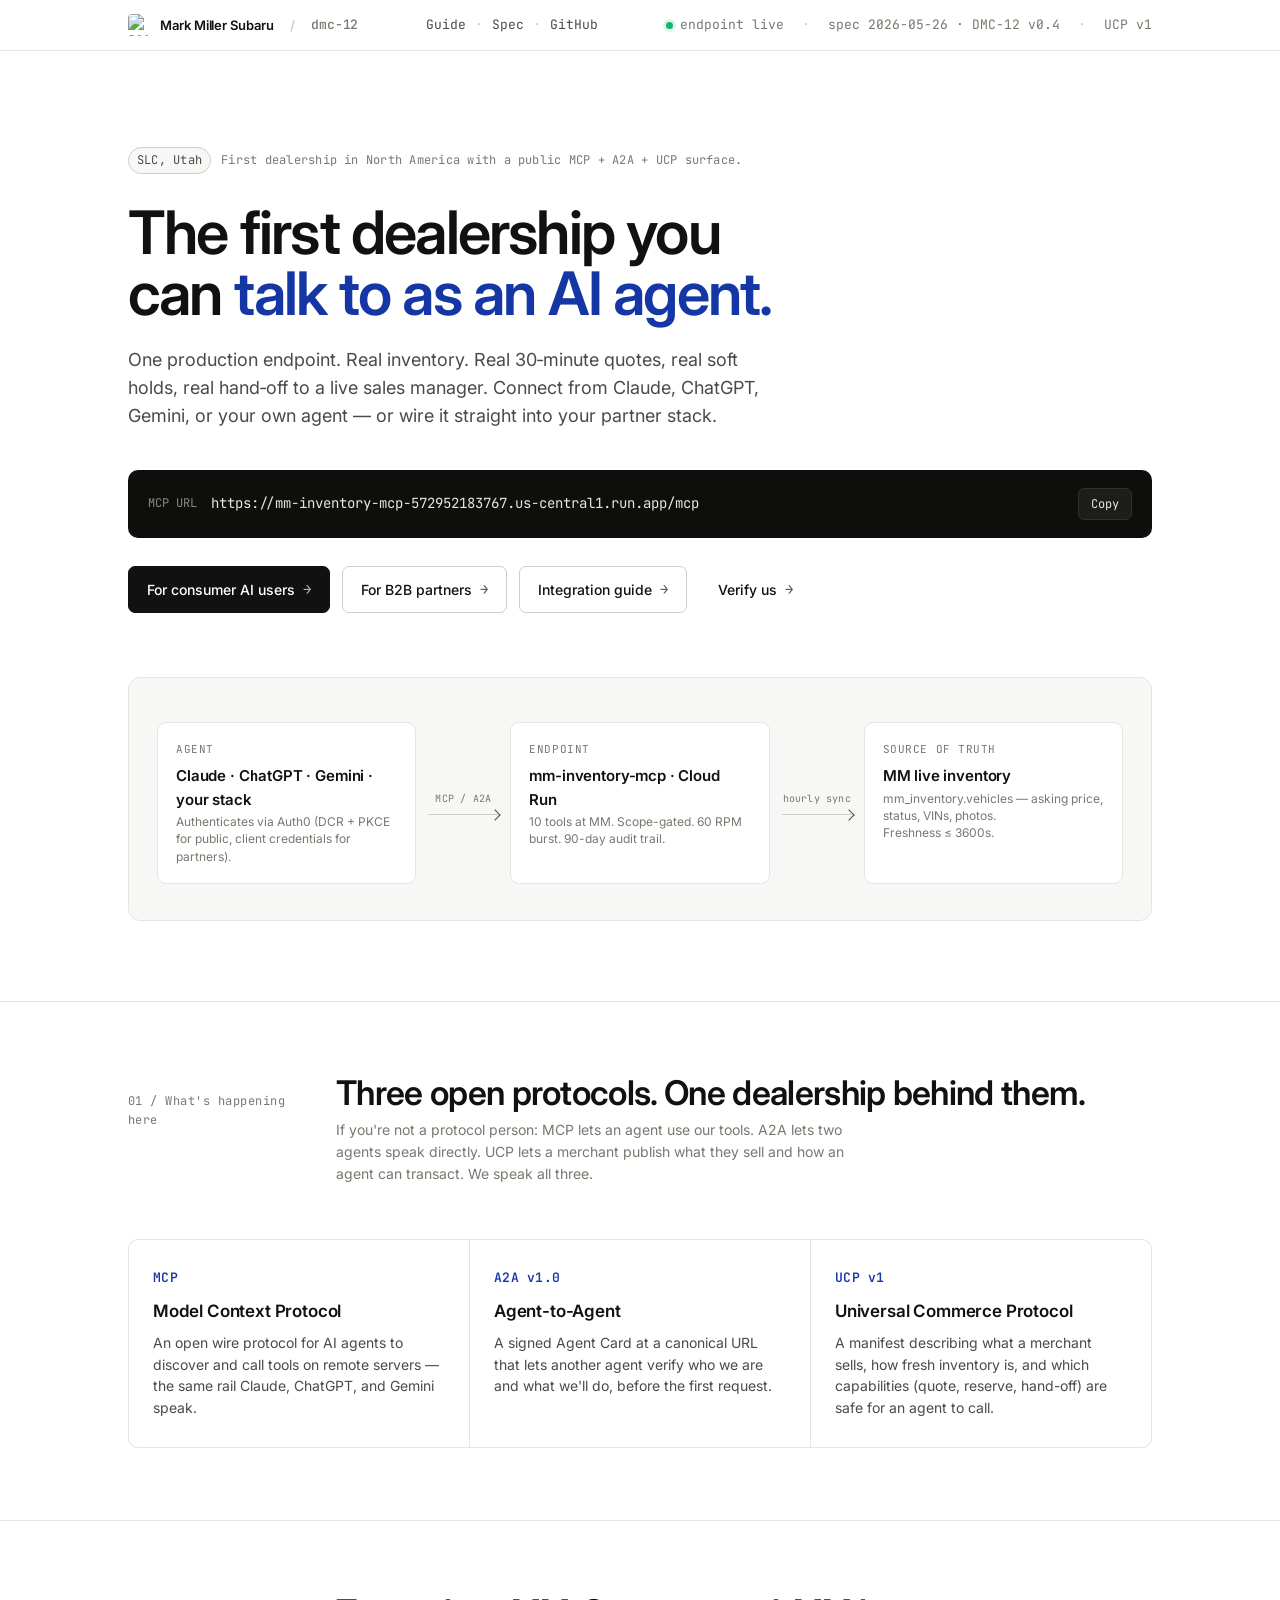
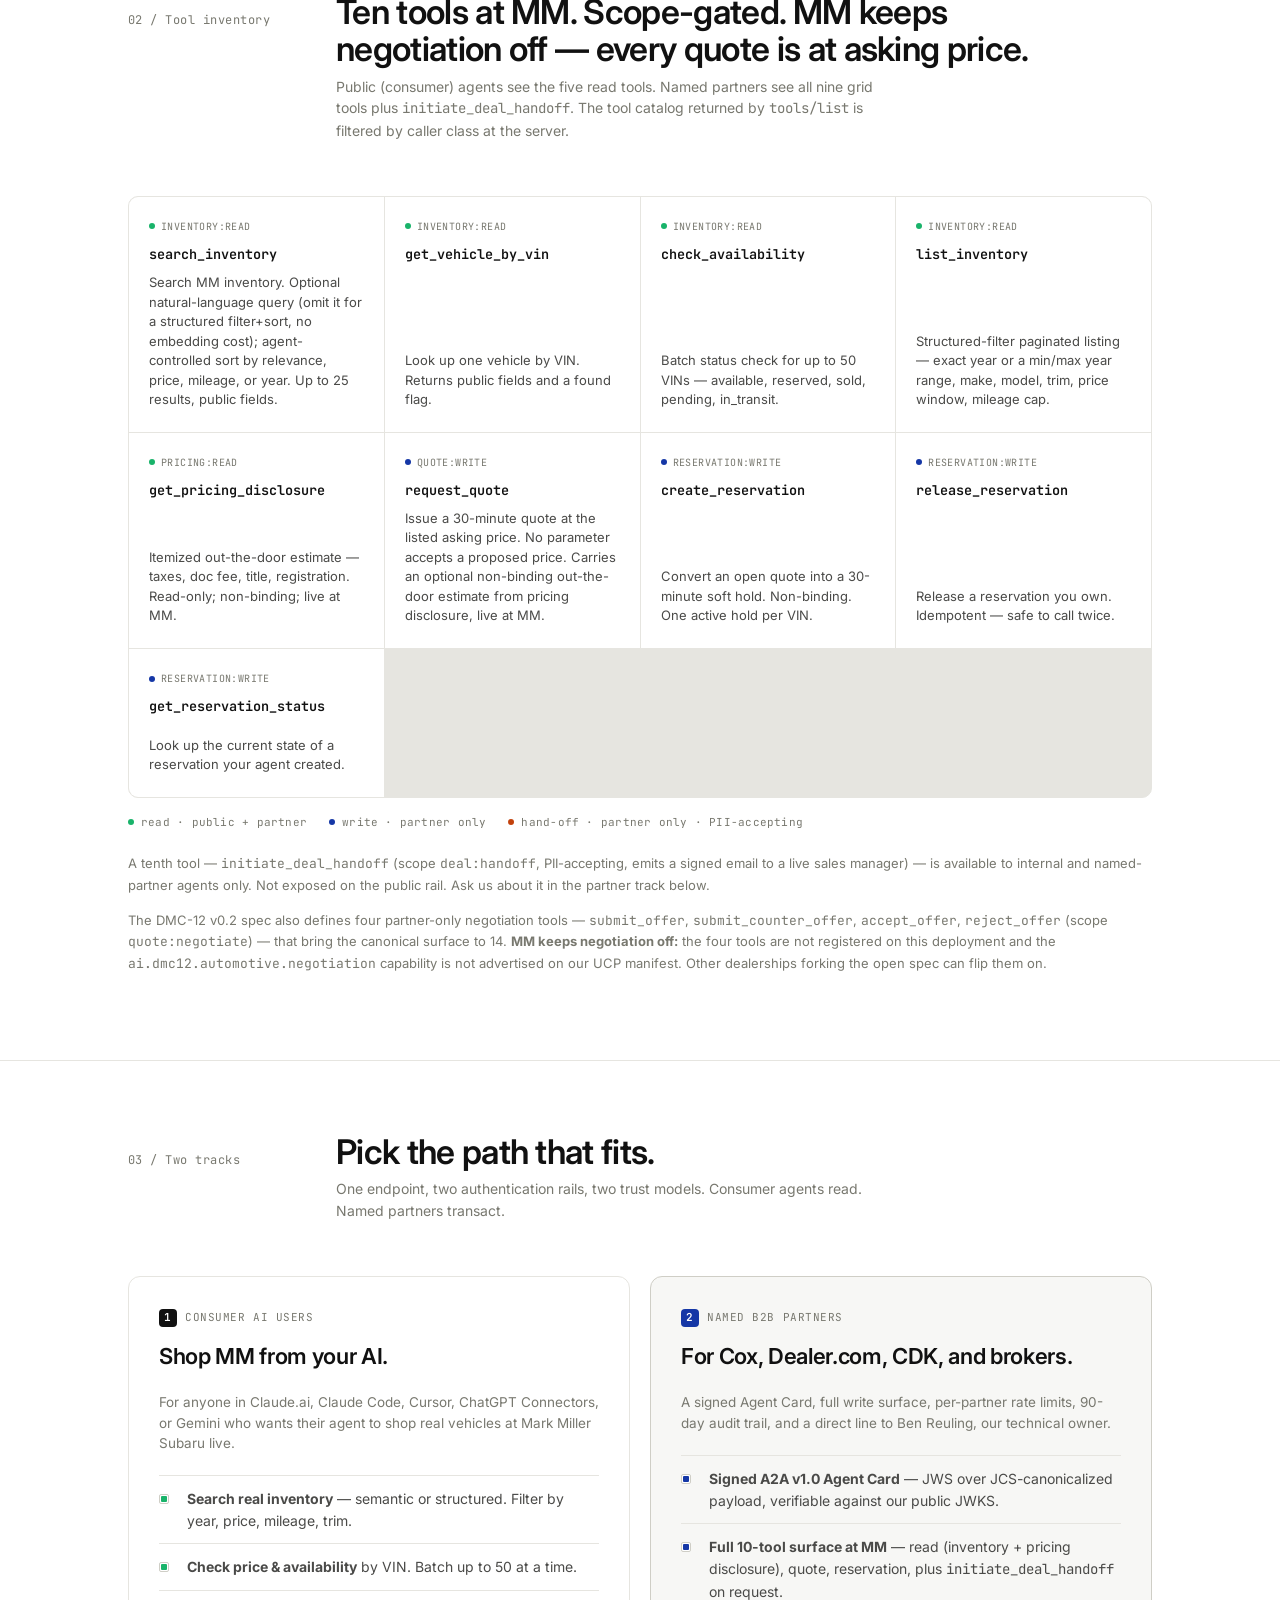
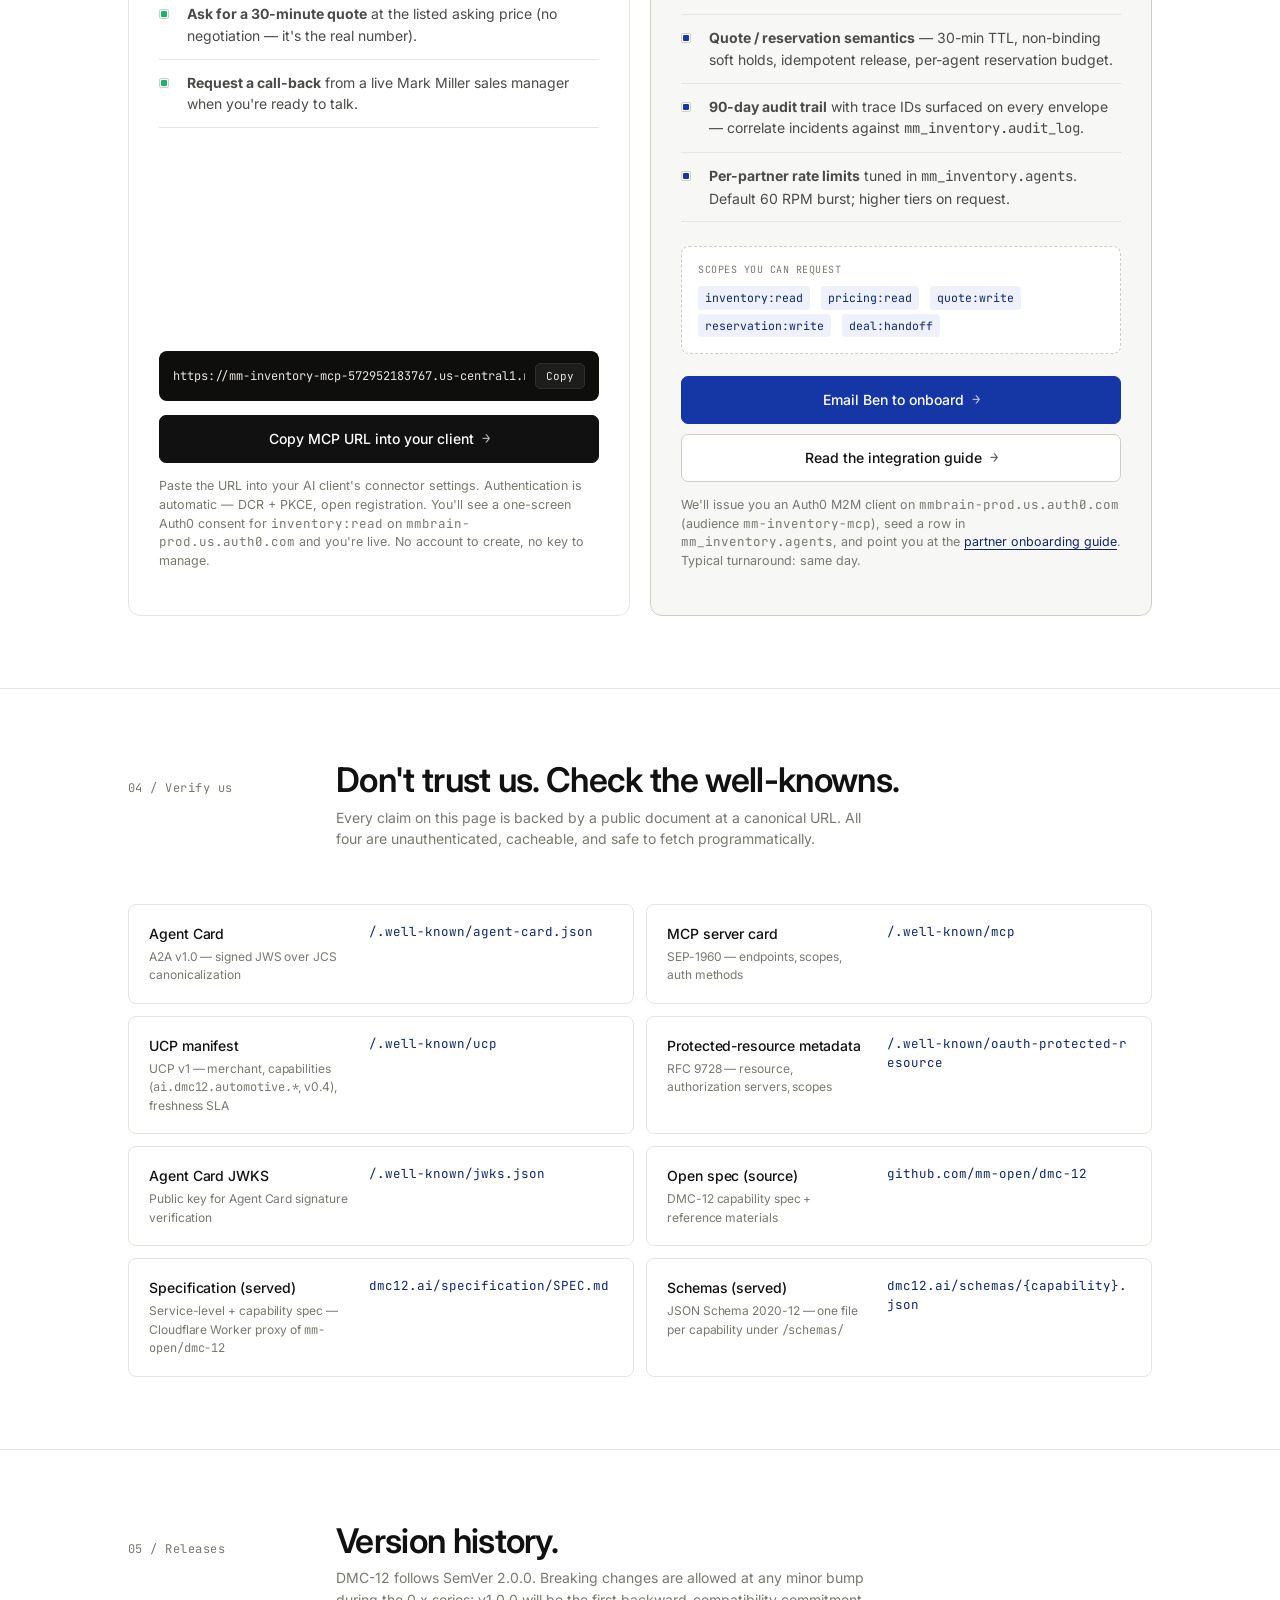
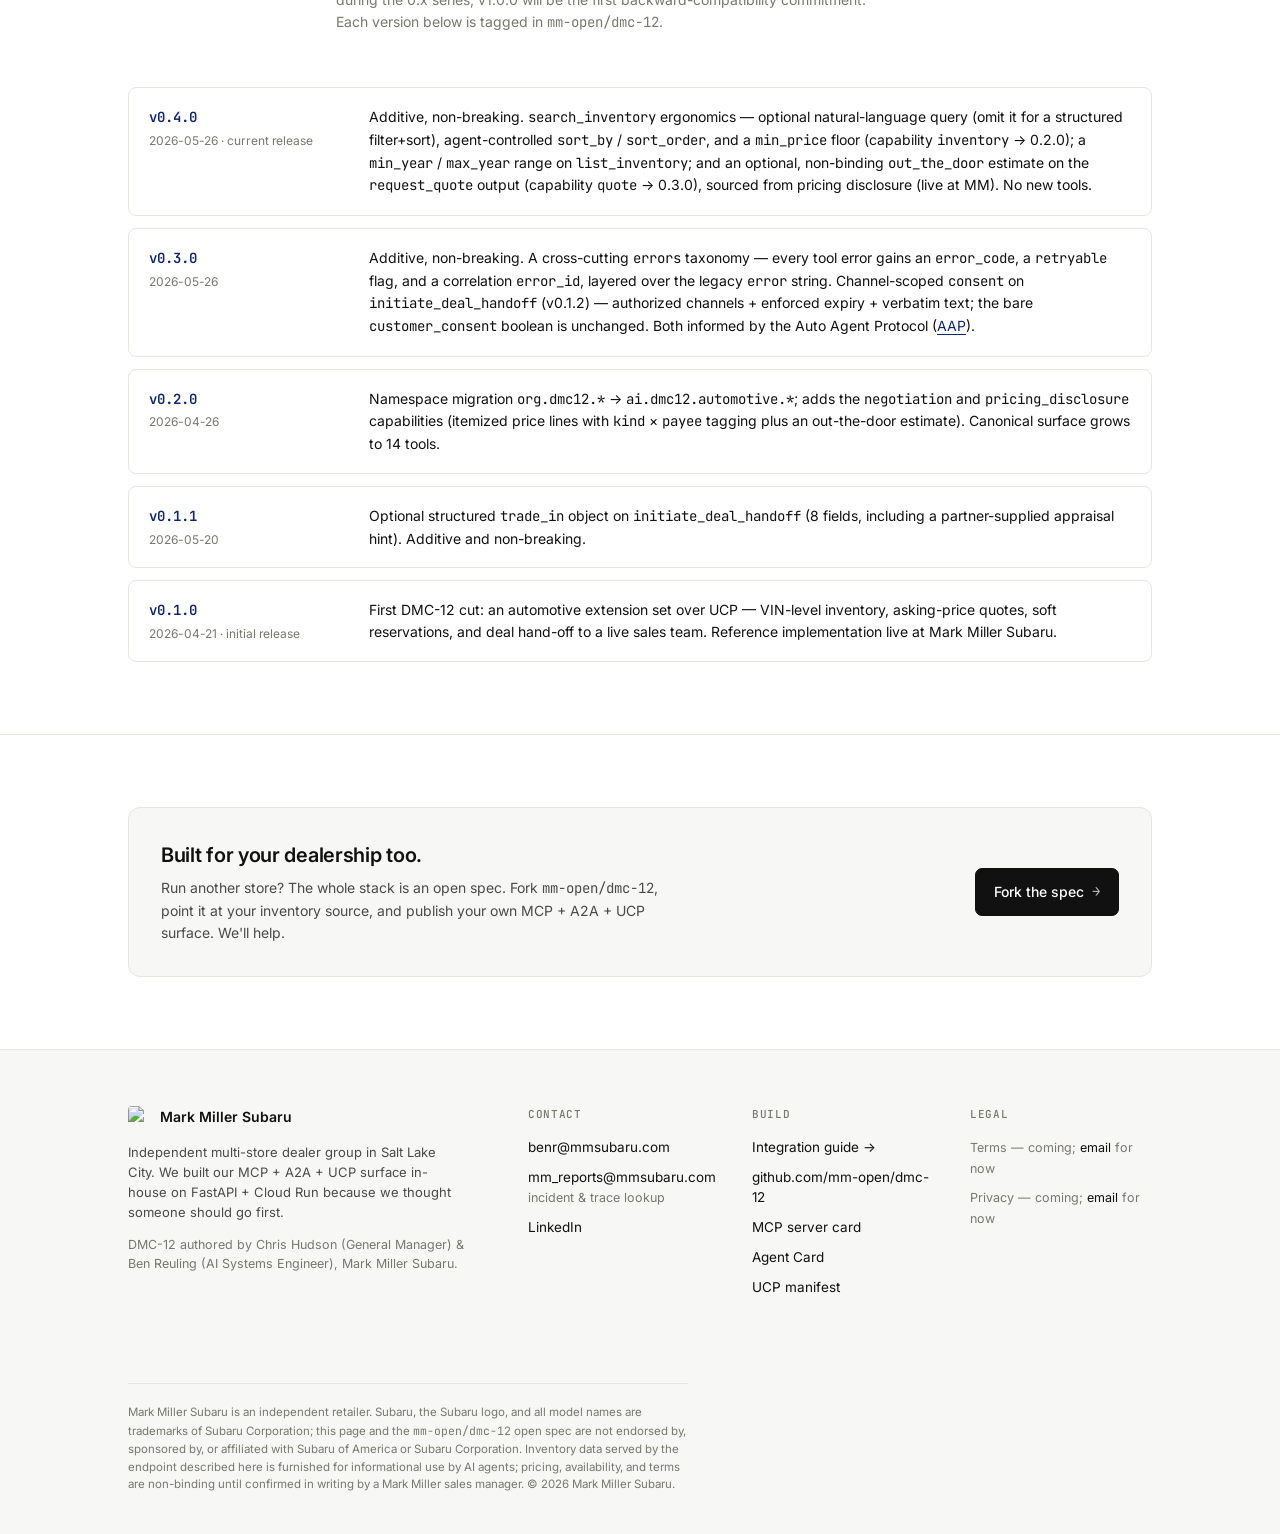
==== commit 559cd169: "docs(brand-page): pricing-live accuracy, guide nav, author credit Bring dmc-12.ai current and improv" ====
--- a/docs/index.html
+++ b/docs/index.html
@@ -79,6 +79,13 @@
     box-shadow: 0 0 0 3px rgba(25,179,106,.15);
   }
   .strip .meta .sep { color: var(--line-strong); }
+  .strip .nav {
+    display: flex; gap: 9px; align-items: center; flex-wrap: wrap;
+    color: var(--ink-soft);
+  }
+  .strip .nav a { color: var(--ink-soft); text-decoration: none; }
+  .strip .nav a:hover { color: var(--accent); }
+  .strip .nav .sep { color: var(--line-strong); }
 
   .wrap { max-width: var(--maxw); margin: 0 auto; padding: 0 var(--pad); }
   section { padding: 72px 0; border-bottom: 1px solid var(--line); }
@@ -709,6 +716,13 @@
       <span style="color:var(--line-strong); margin: 0 6px;">/</span>
       <span style="color:var(--ink-mute); font-weight: 500;" class="mono">dmc-12</span>
     </div>
+    <nav class="nav mono">
+      <a href="guide/index.html">Guide</a>
+      <span class="sep">·</span>
+      <a href="https://dmc12.ai/specification/SPEC.md">Spec</a>
+      <span class="sep">·</span>
+      <a href="https://github.com/mm-open/dmc-12">GitHub</a>
+    </nav>
     <div class="meta mono">
       <span><span class="dot"></span>endpoint live</span>
       <span class="sep">·</span>
@@ -740,6 +754,7 @@
     <div class="cta-row">
       <a class="btn primary" href="#consumer">For consumer AI users <span class="arr">→</span></a>
       <a class="btn" href="#partner">For B2B partners <span class="arr">→</span></a>
+      <a class="btn" href="guide/index.html">Integration guide <span class="arr">→</span></a>
       <a class="btn" href="#verify" style="border-color: transparent;">Verify us <span class="arr">→</span></a>
     </div>
 
@@ -842,12 +857,12 @@
       <div class="tool read">
         <div class="scope"><span class="pip"></span>pricing:read</div>
         <div class="name">get_pricing_disclosure</div>
-        <div class="desc">Itemized out-the-door estimate — taxes, doc fee, title, registration. Read-only; non-binding; surfaced once MM ops finalizes fee values.</div>
+        <div class="desc">Itemized out-the-door estimate — taxes, doc fee, title, registration. Read-only; non-binding; live at MM.</div>
       </div>
       <div class="tool write">
         <div class="scope"><span class="pip"></span>quote:write</div>
         <div class="name">request_quote</div>
-        <div class="desc">Issue a 30-minute quote at the listed asking price. No parameter accepts a proposed price. Carries an optional non-binding out-the-door estimate once pricing disclosure is enabled.</div>
+        <div class="desc">Issue a 30-minute quote at the listed asking price. No parameter accepts a proposed price. Carries an optional non-binding out-the-door estimate from pricing disclosure, live at MM.</div>
       </div>
       <div class="tool write">
         <div class="scope"><span class="pip"></span>reservation:write</div>
@@ -950,7 +965,7 @@
           <a class="btn" href="guide/index.html" style="width:100%; justify-content:center; margin-top:10px;">
             Read the integration guide <span class="arr">→</span>
           </a>
-          <p class="note">We'll issue you an Auth0 M2M client on <span class="mono">mmbrain-prod.us.auth0.com</span> (audience&nbsp;<span class="mono">mm-inventory-mcp</span>), seed a row in <span class="mono">mm_inventory.agents</span>, and point you at the partner onboarding guide. Typical turnaround: same day.</p>
+          <p class="note">We'll issue you an Auth0 M2M client on <span class="mono">mmbrain-prod.us.auth0.com</span> (audience&nbsp;<span class="mono">mm-inventory-mcp</span>), seed a row in <span class="mono">mm_inventory.agents</span>, and point you at the <a href="guide/onboarding.html">partner onboarding guide</a>. Typical turnaround: same day.</p>
         </div>
       </div>
 
@@ -1068,7 +1083,7 @@
           <span class="hint">2026-05-26 · current release</span>
         </div>
         <div class="summary">
-          Additive, non-breaking. <span class="mono">search_inventory</span> ergonomics — optional natural-language query (omit it for a structured filter+sort), agent-controlled <span class="mono">sort_by</span> / <span class="mono">sort_order</span>, and a <span class="mono">min_price</span> floor (capability <span class="mono">inventory</span> → 0.2.0); a <span class="mono">min_year</span> / <span class="mono">max_year</span> range on <span class="mono">list_inventory</span>; and an optional, non-binding <span class="mono">out_the_door</span> estimate on the <span class="mono">request_quote</span> output (capability <span class="mono">quote</span> → 0.3.0), emitted only once pricing disclosure is enabled. No new tools.
+          Additive, non-breaking. <span class="mono">search_inventory</span> ergonomics — optional natural-language query (omit it for a structured filter+sort), agent-controlled <span class="mono">sort_by</span> / <span class="mono">sort_order</span>, and a <span class="mono">min_price</span> floor (capability <span class="mono">inventory</span> → 0.2.0); a <span class="mono">min_year</span> / <span class="mono">max_year</span> range on <span class="mono">list_inventory</span>; and an optional, non-binding <span class="mono">out_the_door</span> estimate on the <span class="mono">request_quote</span> output (capability <span class="mono">quote</span> → 0.3.0), sourced from pricing disclosure (live at MM). No new tools.
         </div>
       </div>
       <div class="verify-row">
@@ -1135,6 +1150,7 @@
         <span class="name">Mark Miller Subaru</span>
       </div>
       <p class="about">Independent multi-store dealer group in Salt Lake City. We built our MCP&nbsp;+&nbsp;A2A&nbsp;+&nbsp;UCP surface in-house on FastAPI + Cloud Run because we thought someone should go first.</p>
+      <p class="about muted">DMC-12 authored by Chris Hudson (General Manager) &amp; Ben Reuling (AI Systems Engineer), Mark Miller Subaru.</p>
     </div>
     <div class="col">
       <h4>Contact</h4>
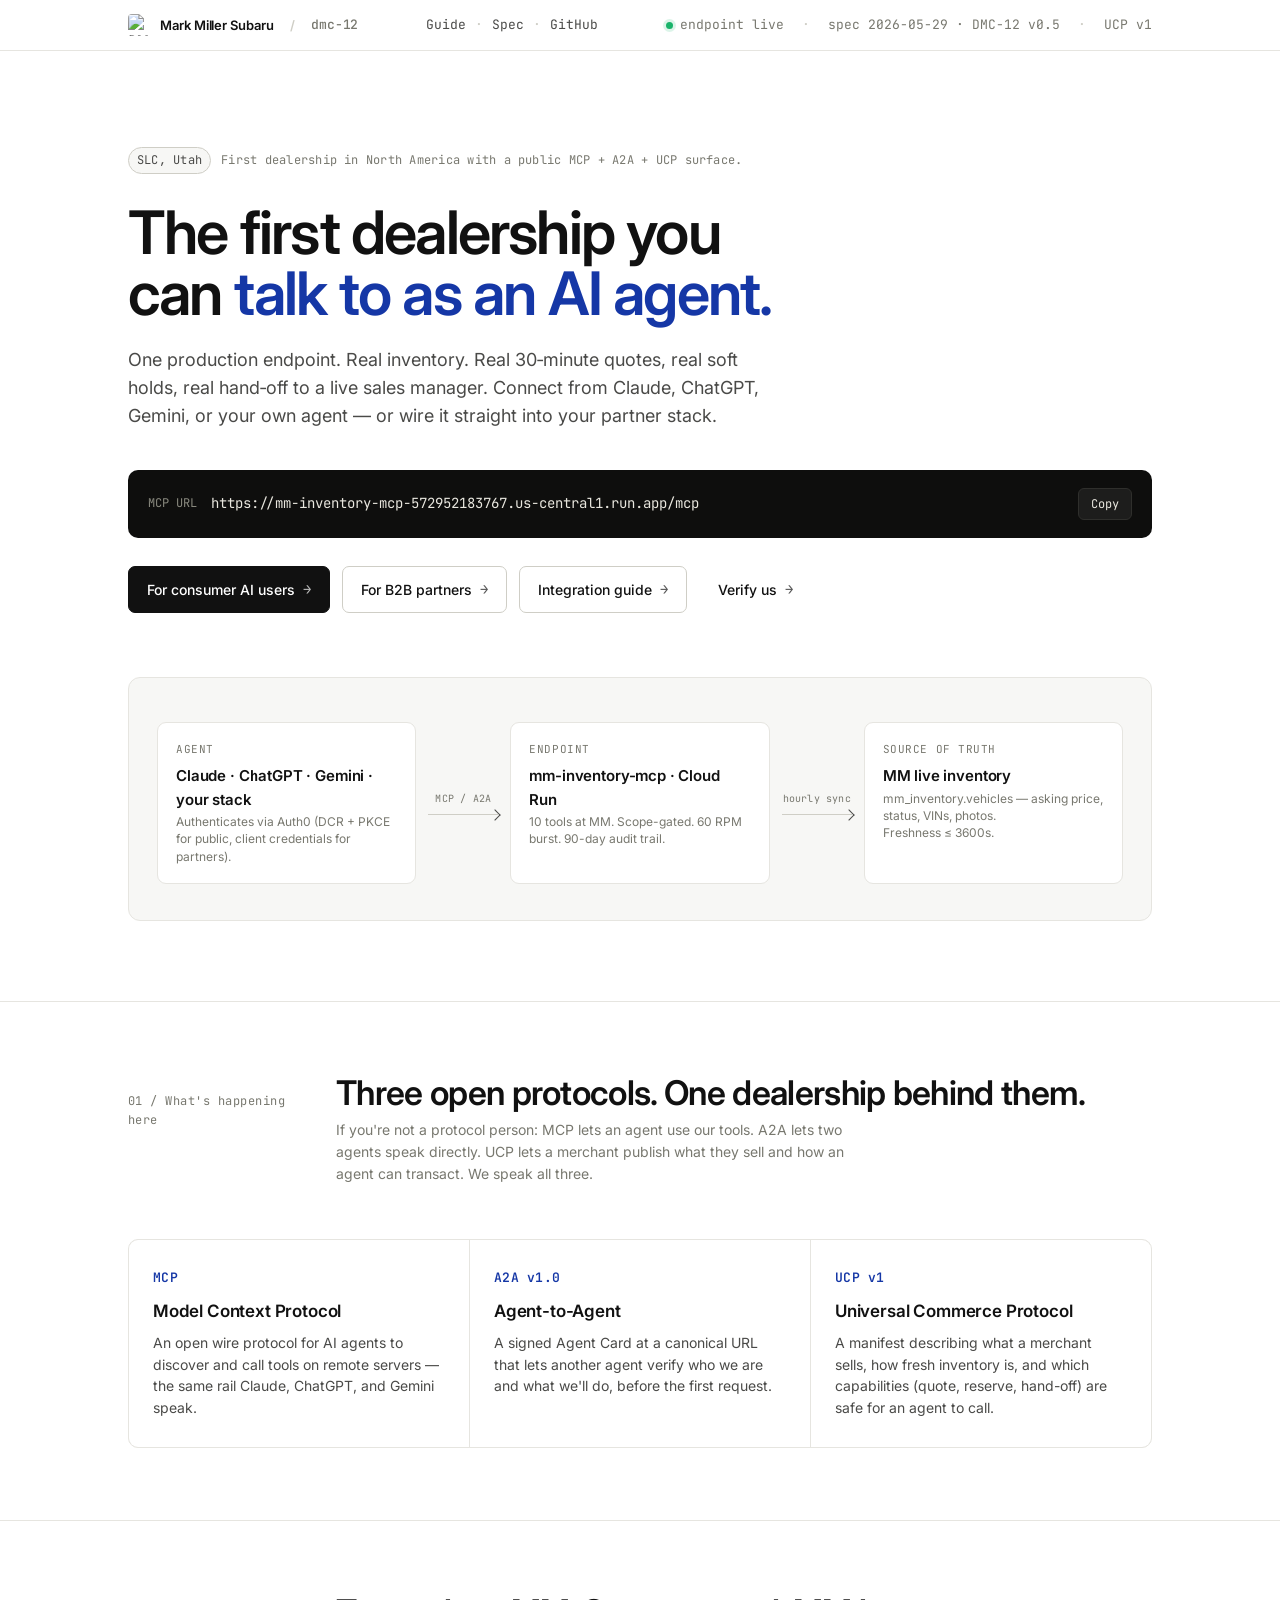
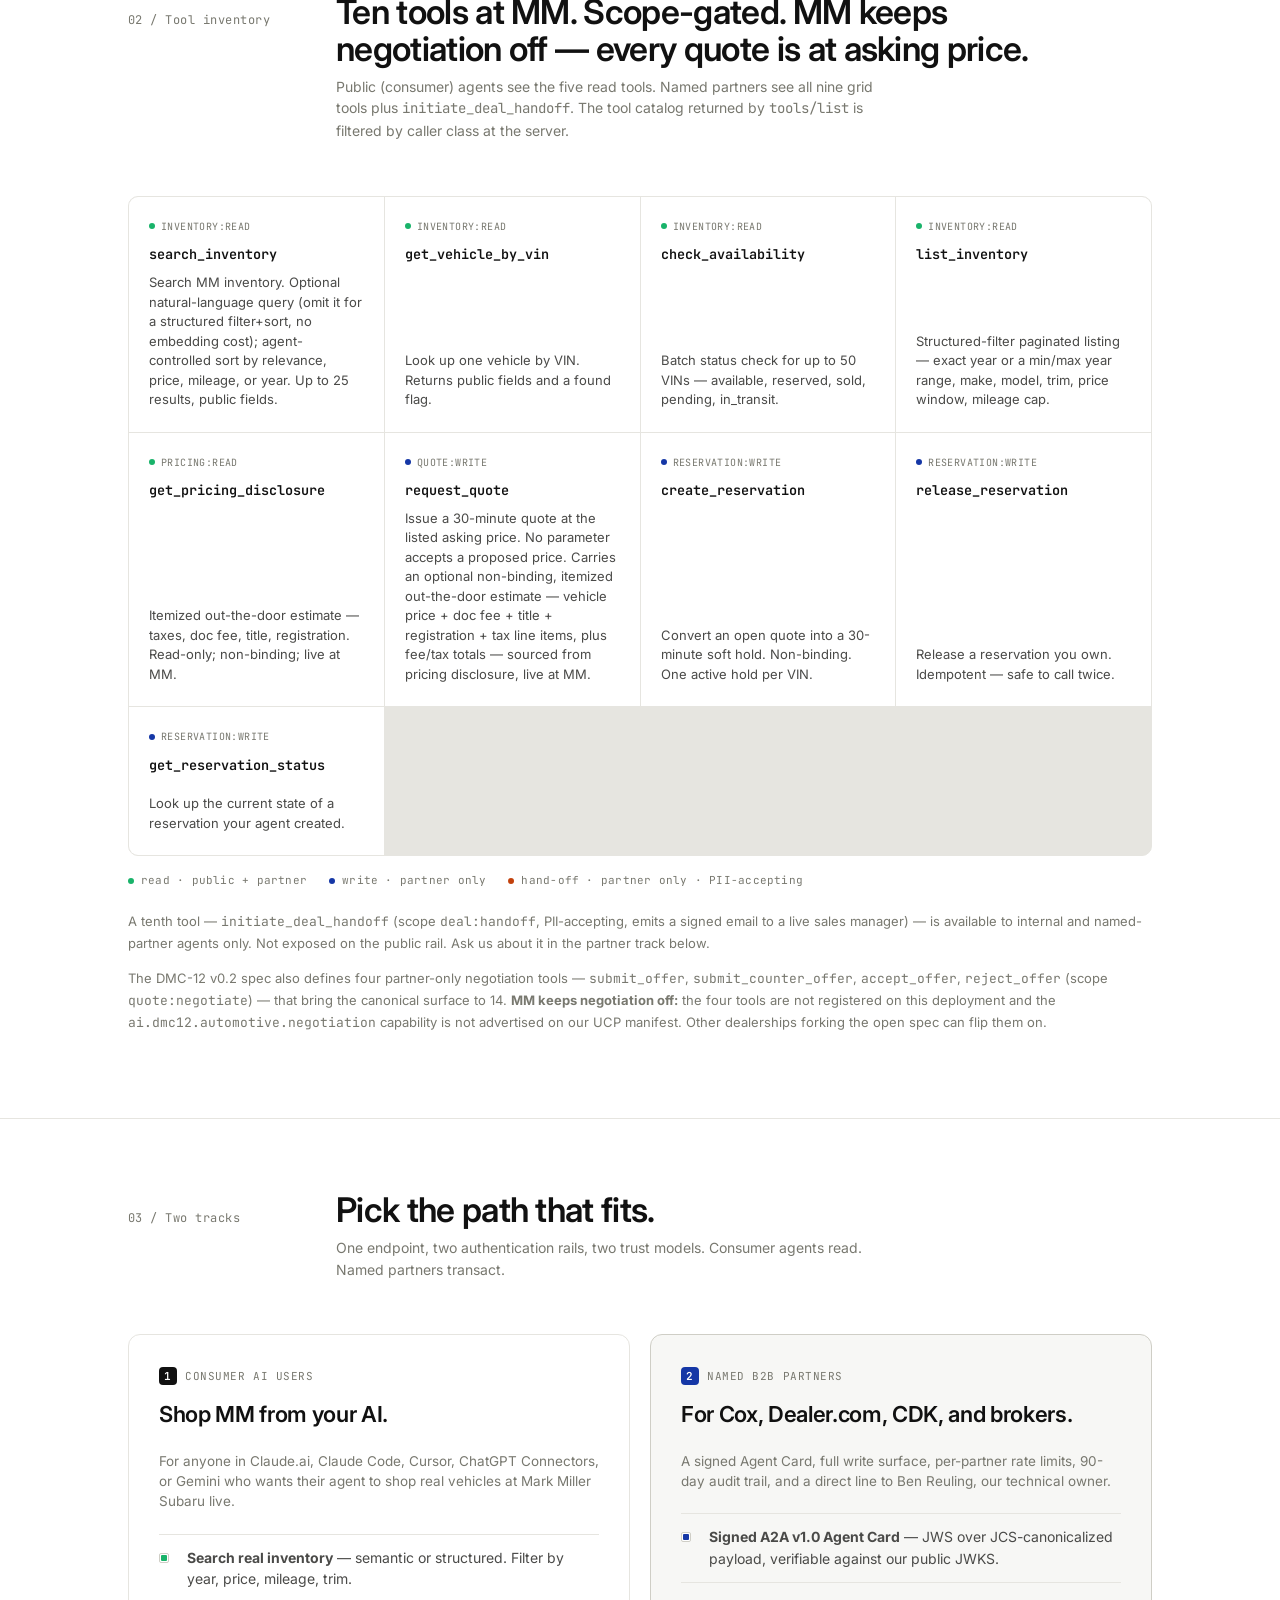
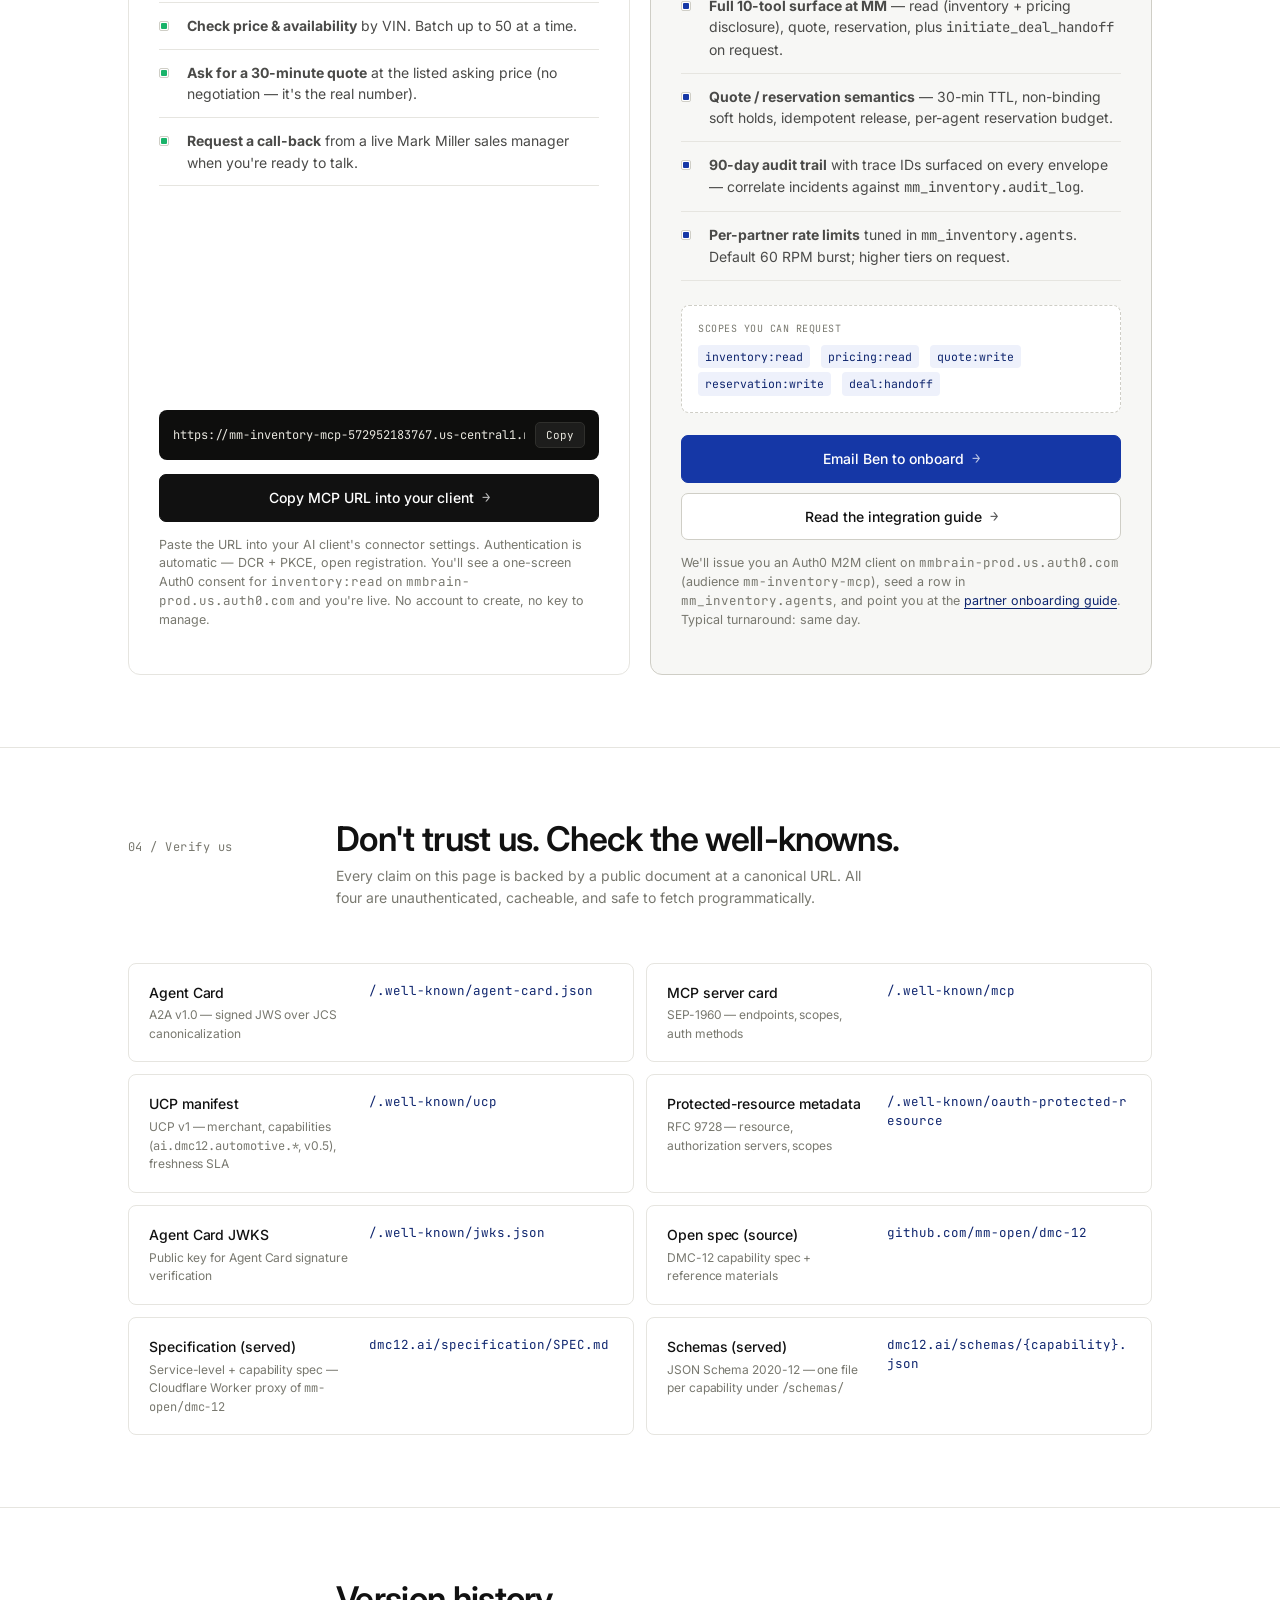
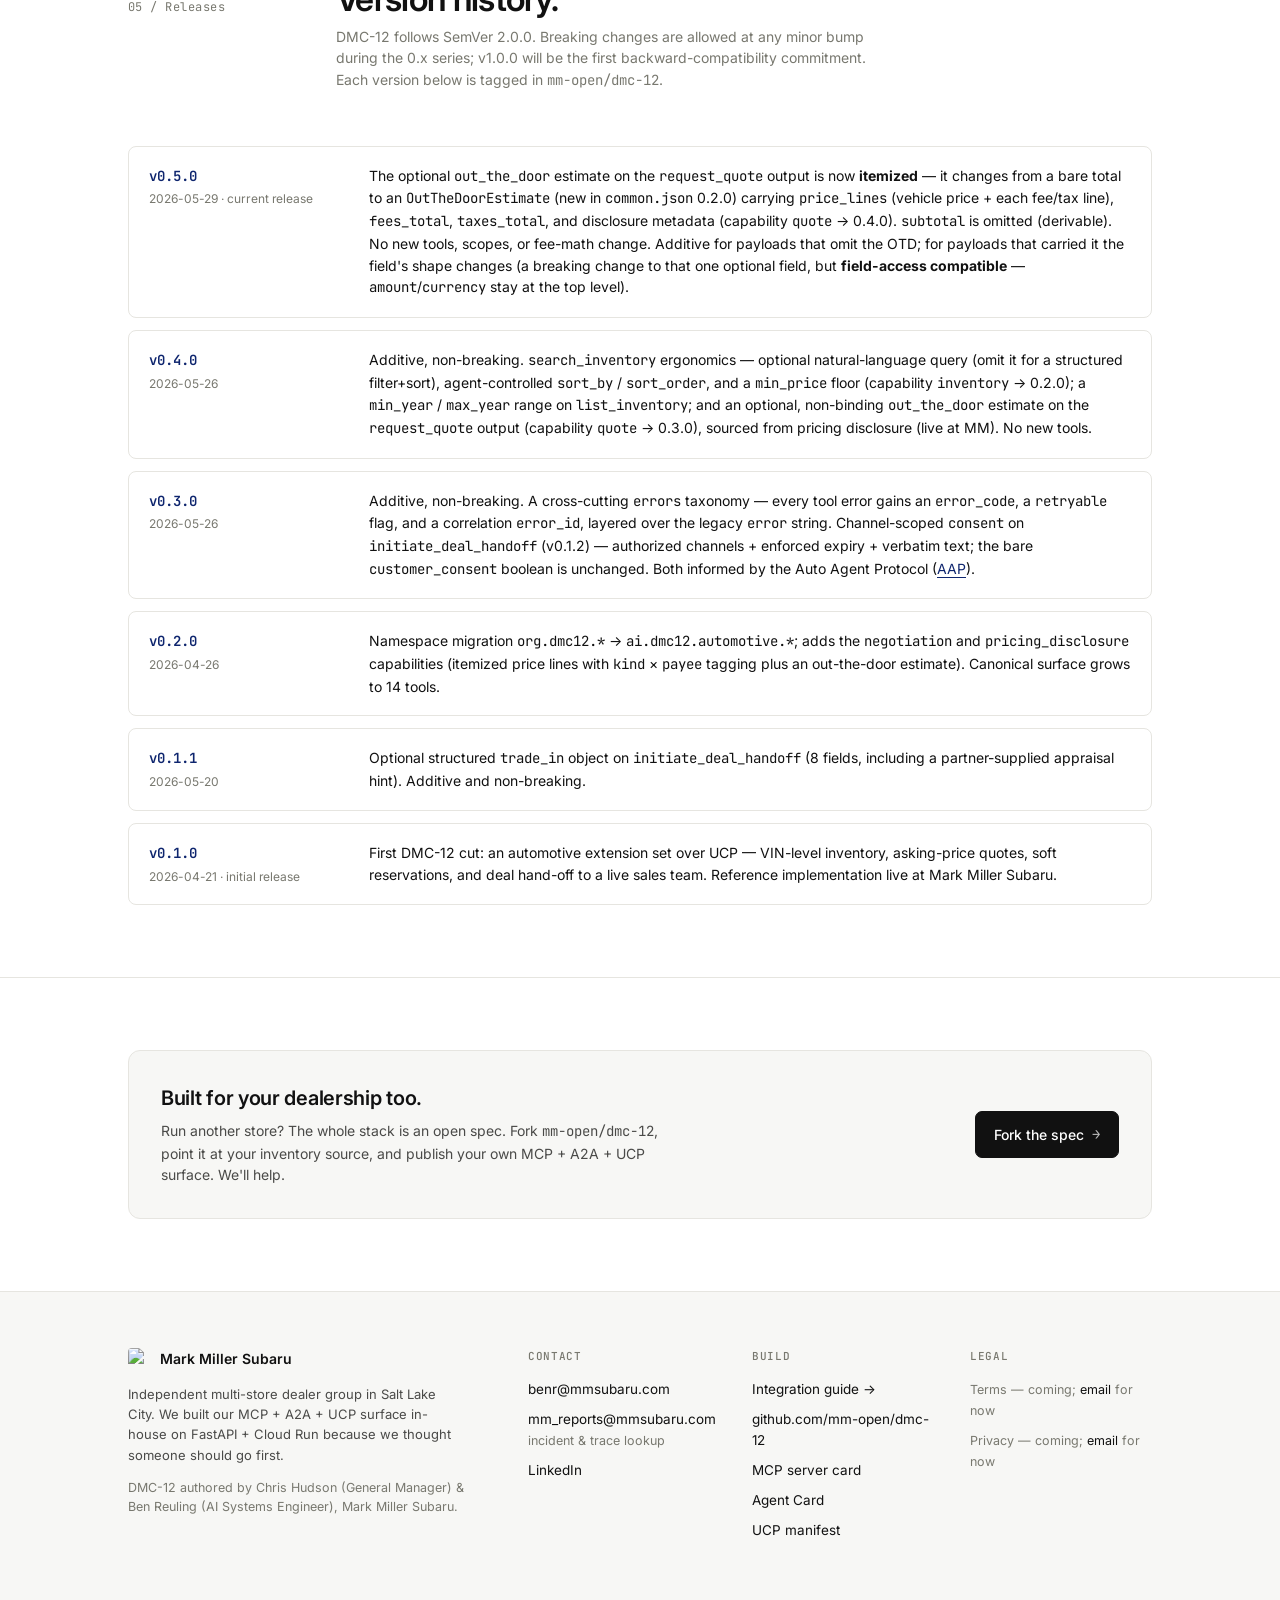
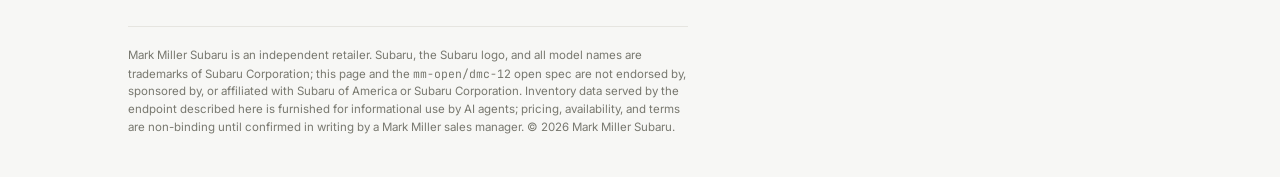
==== commit 4a54a849: "feat: DMC-12 v0.5.0 — itemized out_the_door on quote Add common.json OutTheDoorEstimate def (compose" ====
--- a/docs/index.html
+++ b/docs/index.html
@@ -726,7 +726,7 @@
     <div class="meta mono">
       <span><span class="dot"></span>endpoint live</span>
       <span class="sep">·</span>
-      <span>spec 2026-05-26 · DMC-12 v0.4</span>
+      <span>spec 2026-05-29 · DMC-12 v0.5</span>
       <span class="sep">·</span>
       <span>UCP v1</span>
     </div>
@@ -862,7 +862,7 @@
       <div class="tool write">
         <div class="scope"><span class="pip"></span>quote:write</div>
         <div class="name">request_quote</div>
-        <div class="desc">Issue a 30-minute quote at the listed asking price. No parameter accepts a proposed price. Carries an optional non-binding out-the-door estimate from pricing disclosure, live at MM.</div>
+        <div class="desc">Issue a 30-minute quote at the listed asking price. No parameter accepts a proposed price. Carries an optional non-binding, itemized out-the-door estimate — vehicle price + doc fee + title + registration + tax line items, plus fee/tax totals — sourced from pricing disclosure, live at MM.</div>
       </div>
       <div class="tool write">
         <div class="scope"><span class="pip"></span>reservation:write</div>
@@ -1008,7 +1008,7 @@
       <div class="verify-row">
         <div class="what">
           UCP manifest
-          <span class="hint">UCP v1 — merchant, capabilities (<span class="mono">ai.dmc12.automotive.*</span>, v0.4), freshness SLA</span>
+          <span class="hint">UCP v1 — merchant, capabilities (<span class="mono">ai.dmc12.automotive.*</span>, v0.5), freshness SLA</span>
         </div>
         <a class="url" data-mcp-path="/.well-known/ucp" data-mcp-role="href" target="_blank" rel="noopener">
           /.well-known/ucp
@@ -1079,8 +1079,17 @@
     <div class="release-list">
       <div class="verify-row">
         <div class="what">
+          <span class="ver">v0.5.0</span>
+          <span class="hint">2026-05-29 · current release</span>
+        </div>
+        <div class="summary">
+          The optional <span class="mono">out_the_door</span> estimate on the <span class="mono">request_quote</span> output is now <strong>itemized</strong> — it changes from a bare total to an <span class="mono">OutTheDoorEstimate</span> (new in <span class="mono">common.json</span> 0.2.0) carrying <span class="mono">price_lines</span> (vehicle price + each fee/tax line), <span class="mono">fees_total</span>, <span class="mono">taxes_total</span>, and disclosure metadata (capability <span class="mono">quote</span> → 0.4.0). <span class="mono">subtotal</span> is omitted (derivable). No new tools, scopes, or fee-math change. Additive for payloads that omit the OTD; for payloads that carried it the field's shape changes (a breaking change to that one optional field, but <strong>field-access compatible</strong> — <span class="mono">amount</span>/<span class="mono">currency</span> stay at the top level).
+        </div>
+      </div>
+      <div class="verify-row">
+        <div class="what">
           <span class="ver">v0.4.0</span>
-          <span class="hint">2026-05-26 · current release</span>
+          <span class="hint">2026-05-26</span>
         </div>
         <div class="summary">
           Additive, non-breaking. <span class="mono">search_inventory</span> ergonomics — optional natural-language query (omit it for a structured filter+sort), agent-controlled <span class="mono">sort_by</span> / <span class="mono">sort_order</span>, and a <span class="mono">min_price</span> floor (capability <span class="mono">inventory</span> → 0.2.0); a <span class="mono">min_year</span> / <span class="mono">max_year</span> range on <span class="mono">list_inventory</span>; and an optional, non-binding <span class="mono">out_the_door</span> estimate on the <span class="mono">request_quote</span> output (capability <span class="mono">quote</span> → 0.3.0), sourced from pricing disclosure (live at MM). No new tools.
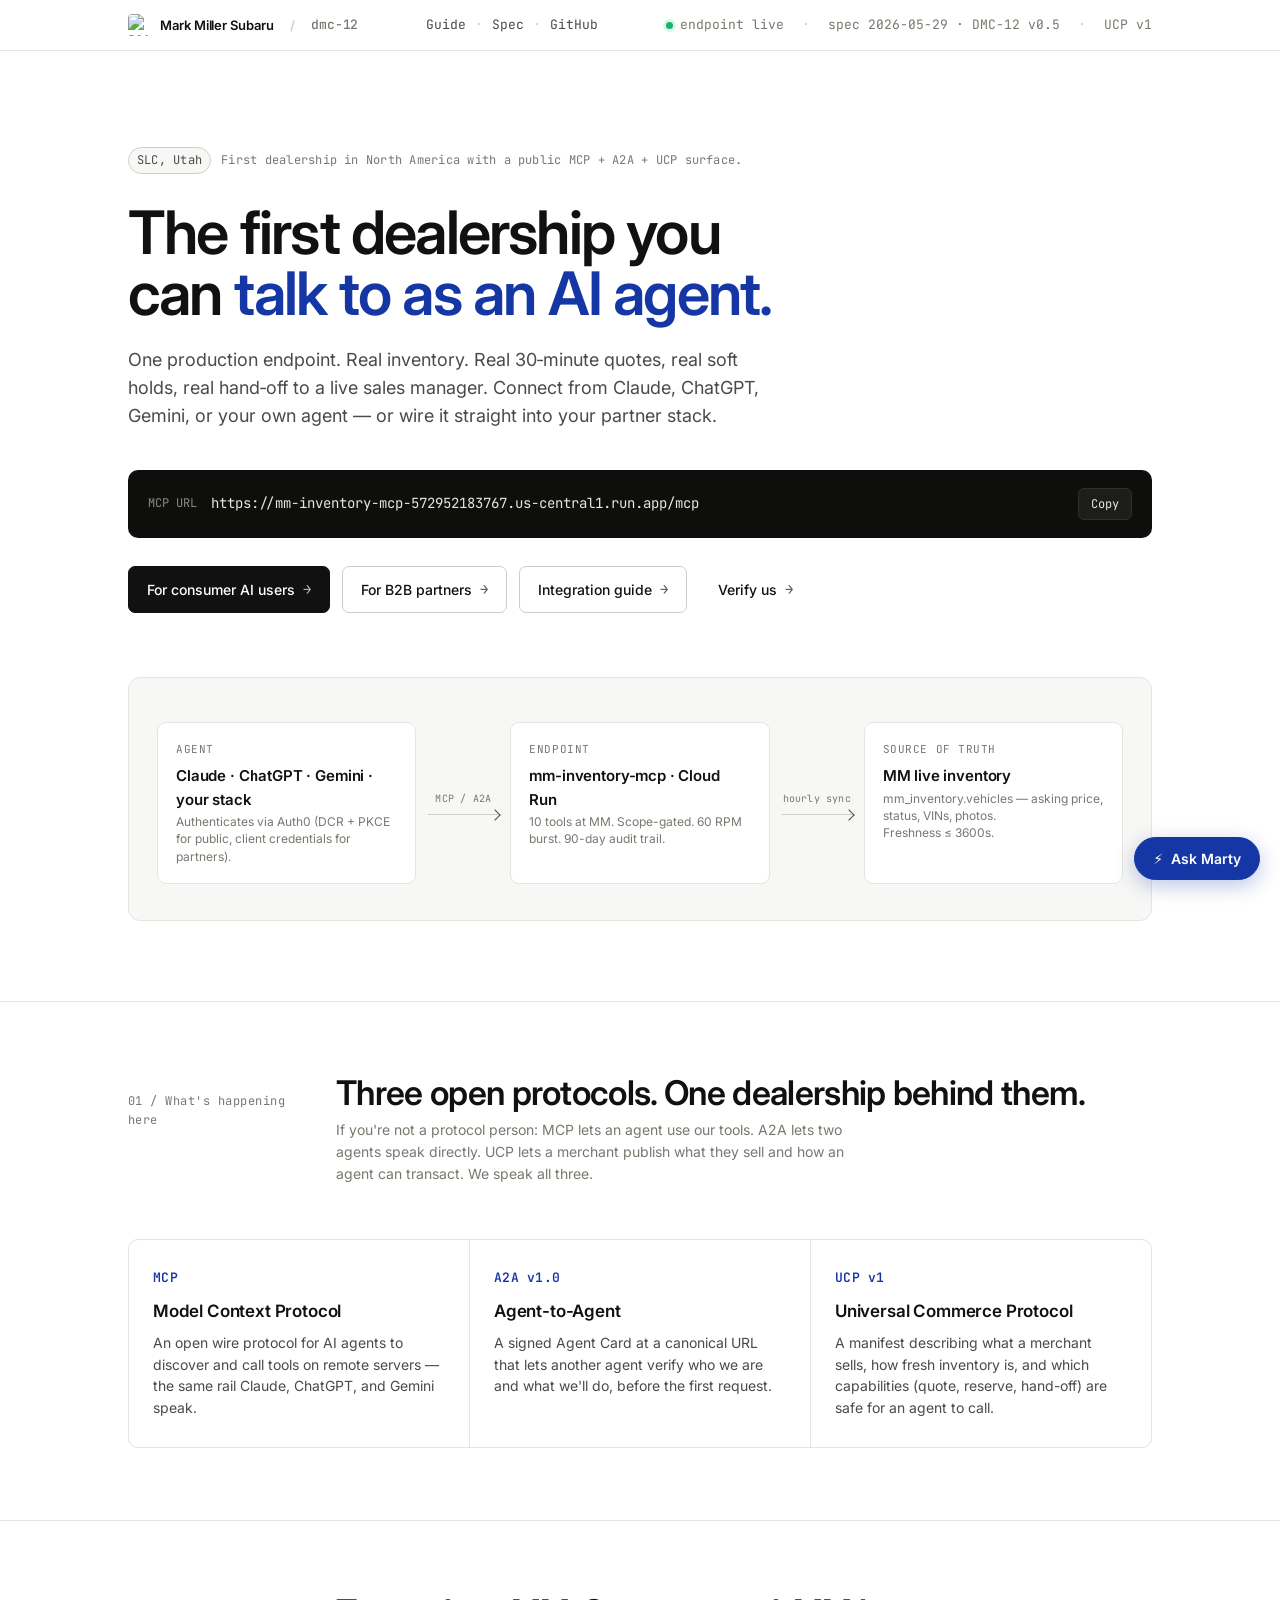
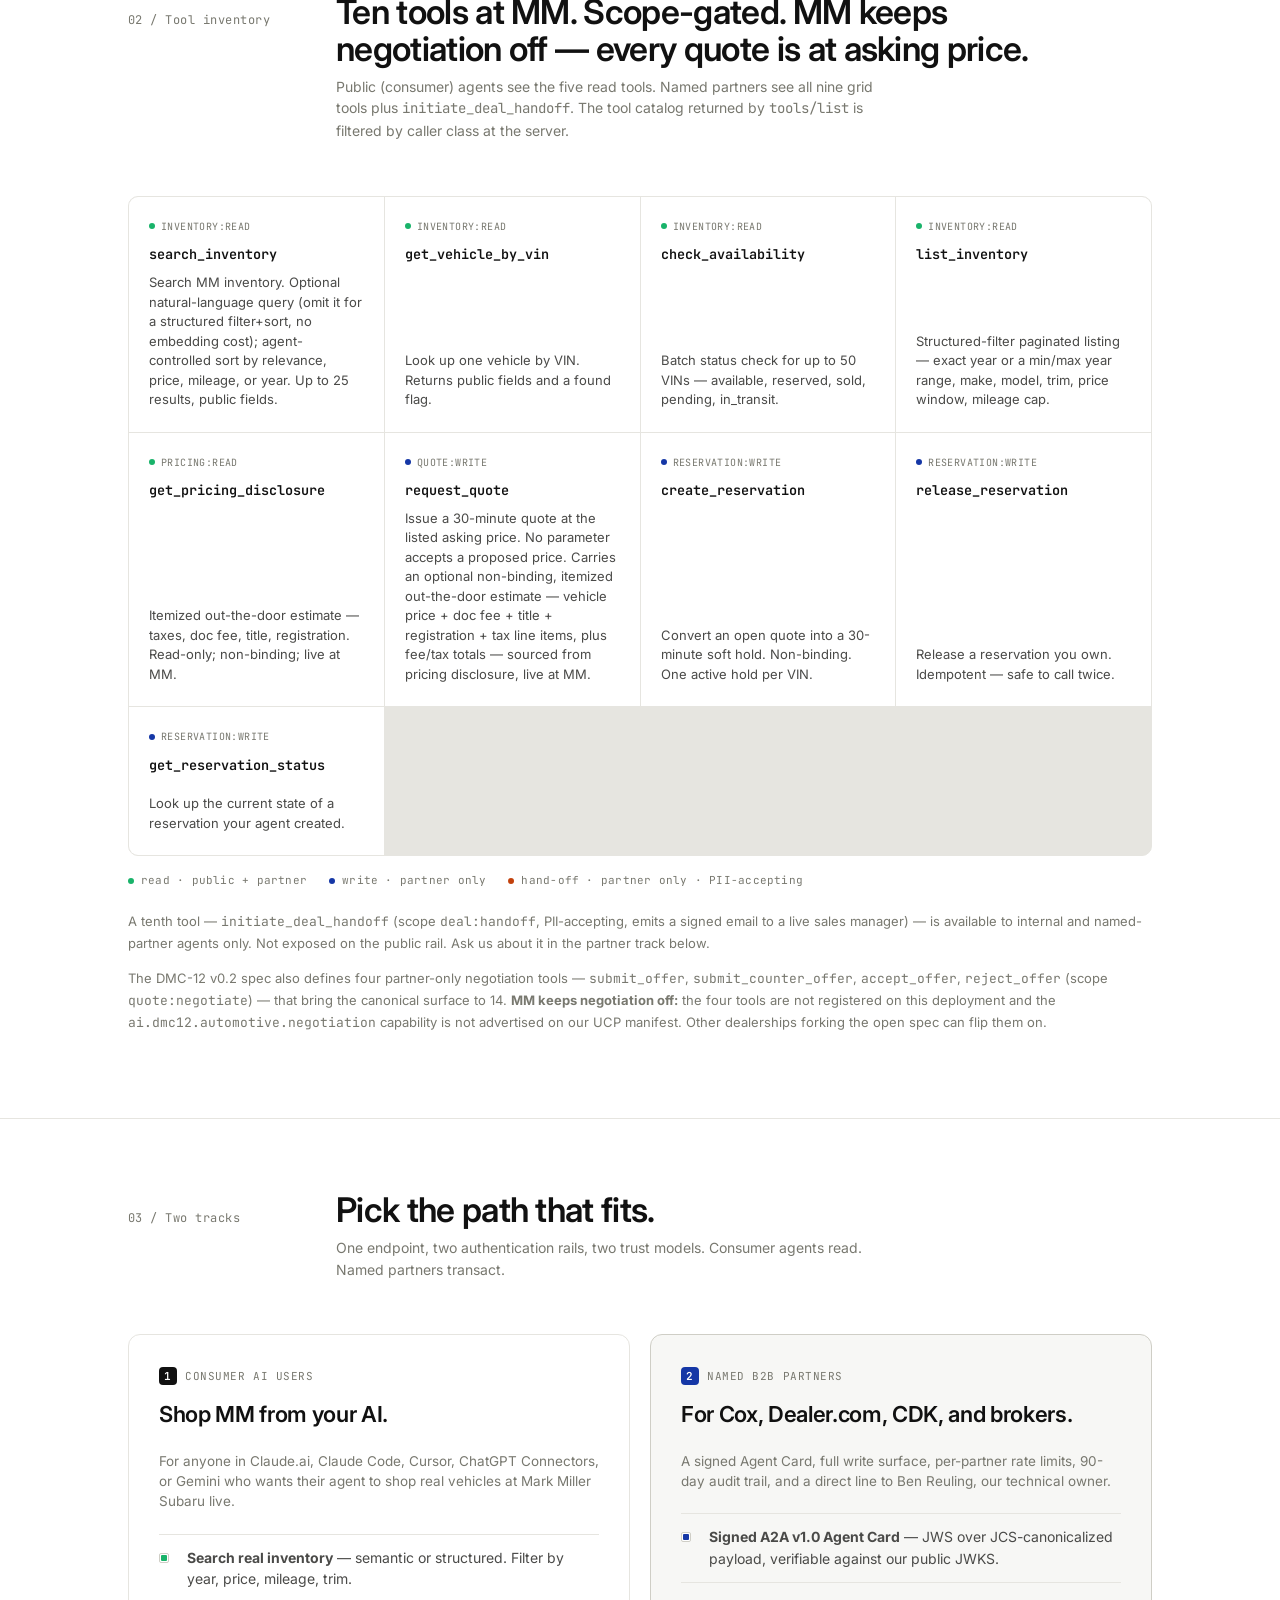
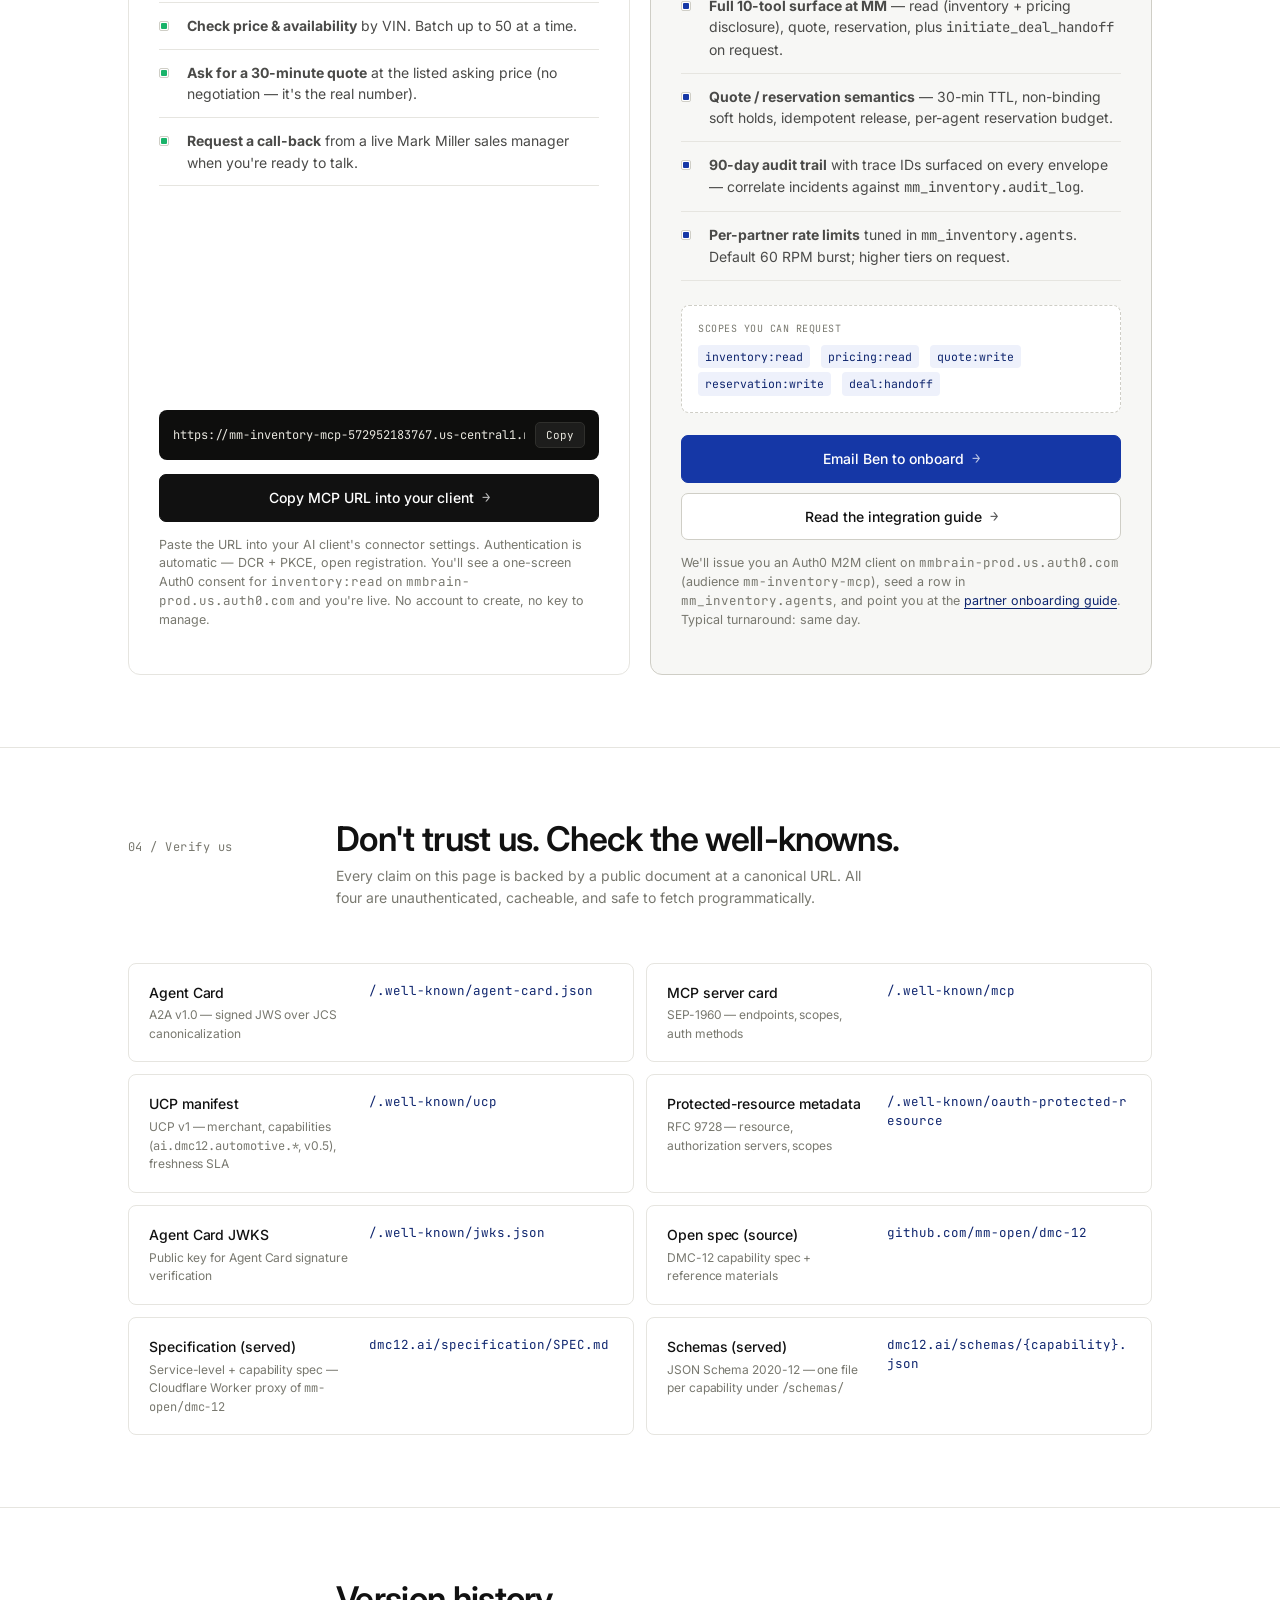
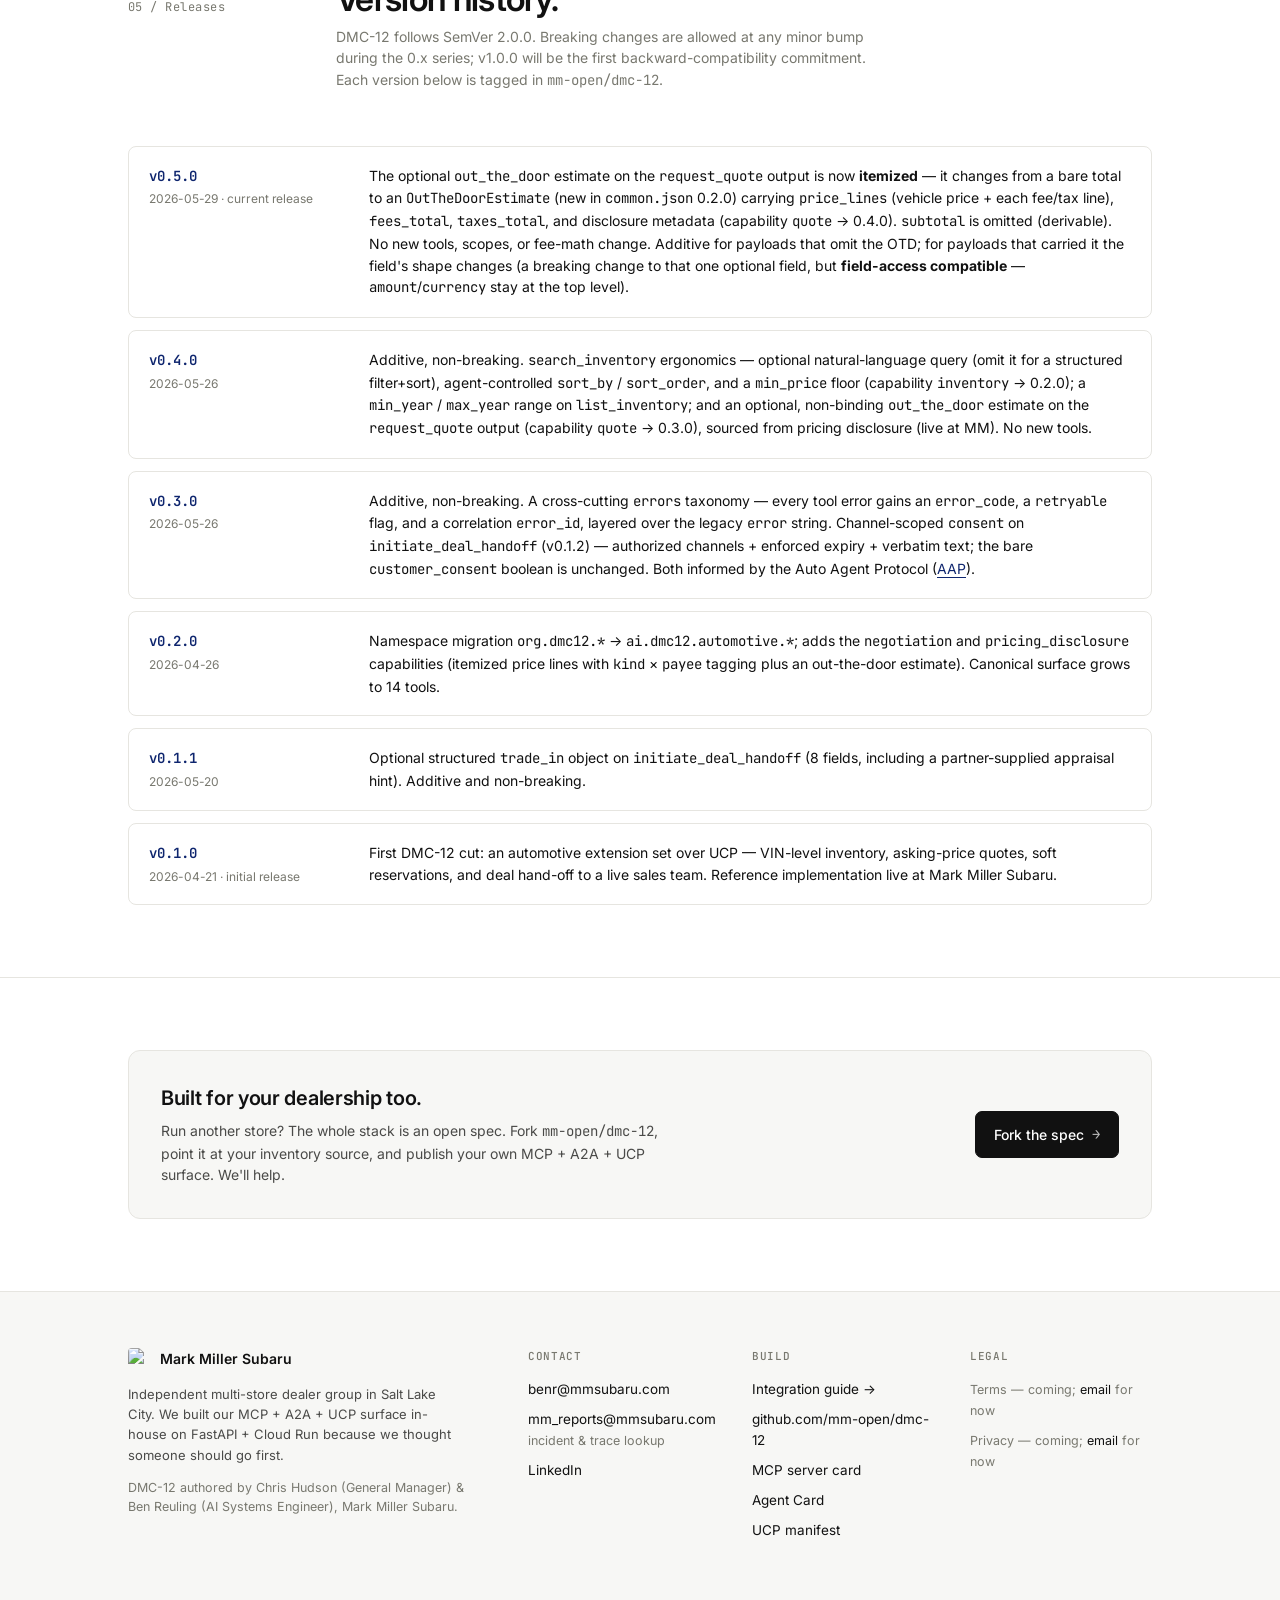
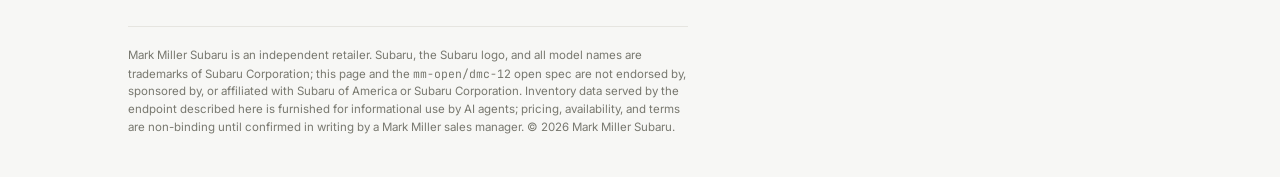
==== commit ce7f5a9a: "feat(marty): floating read-only chat widget on dmc-12.ai marty-widget.js — vanilla IIFE floating lau" ====
--- a/docs/index.html
+++ b/docs/index.html
@@ -1267,5 +1267,6 @@
   });
 })();
 </script>
+<script defer src="assets/marty-widget.js"></script>
 </body>
 </html>
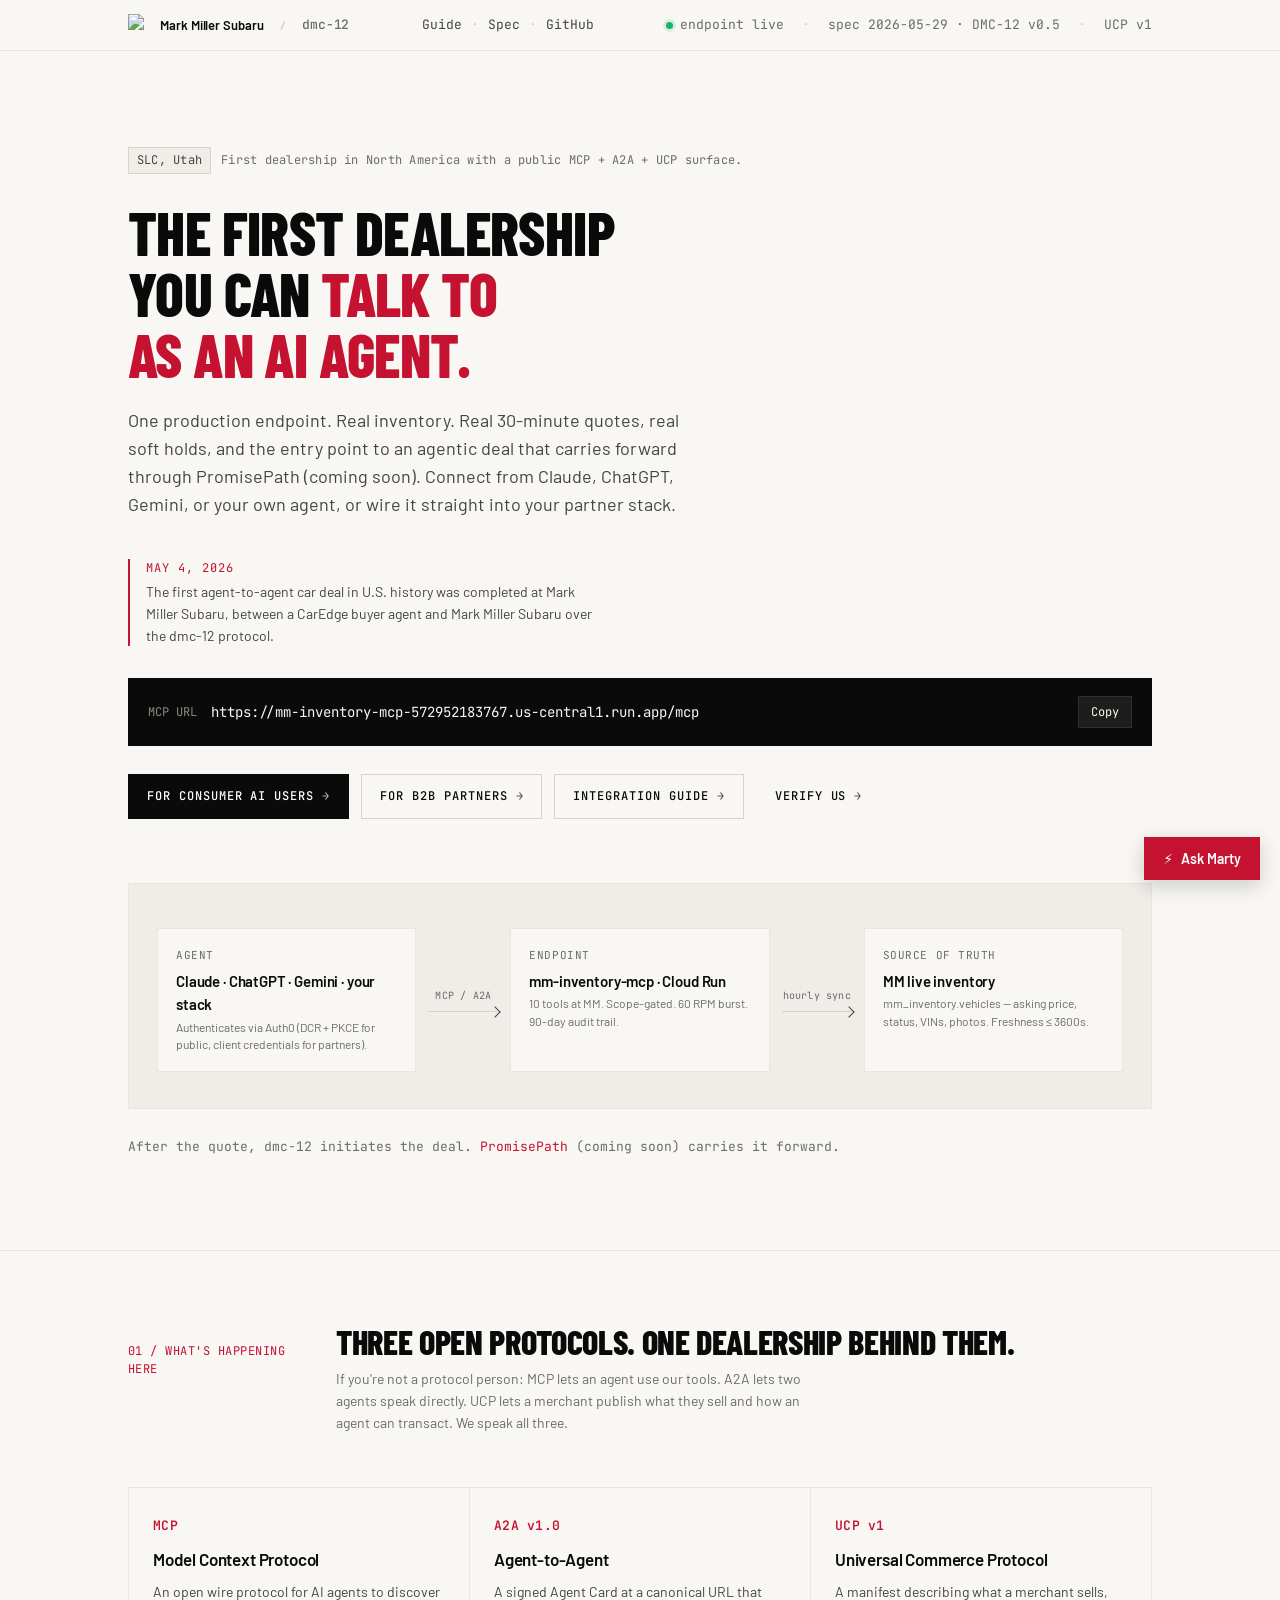
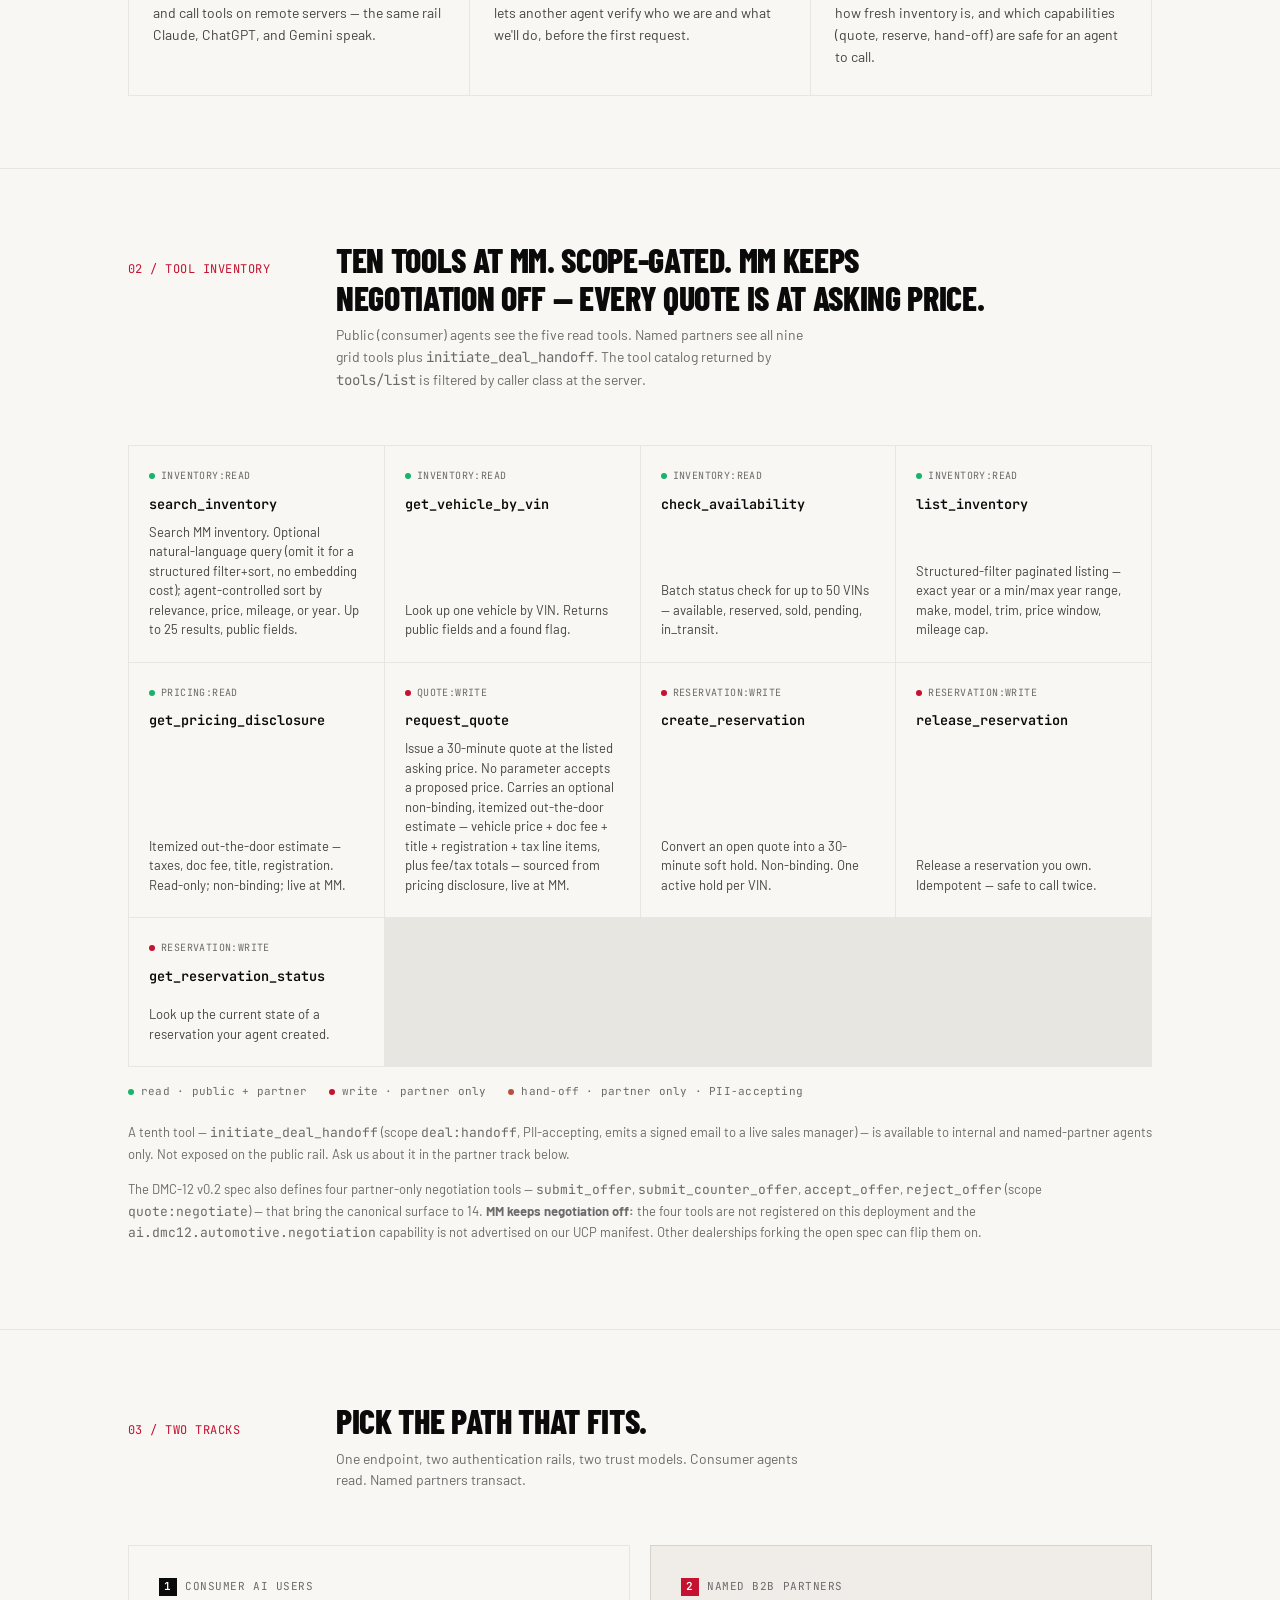
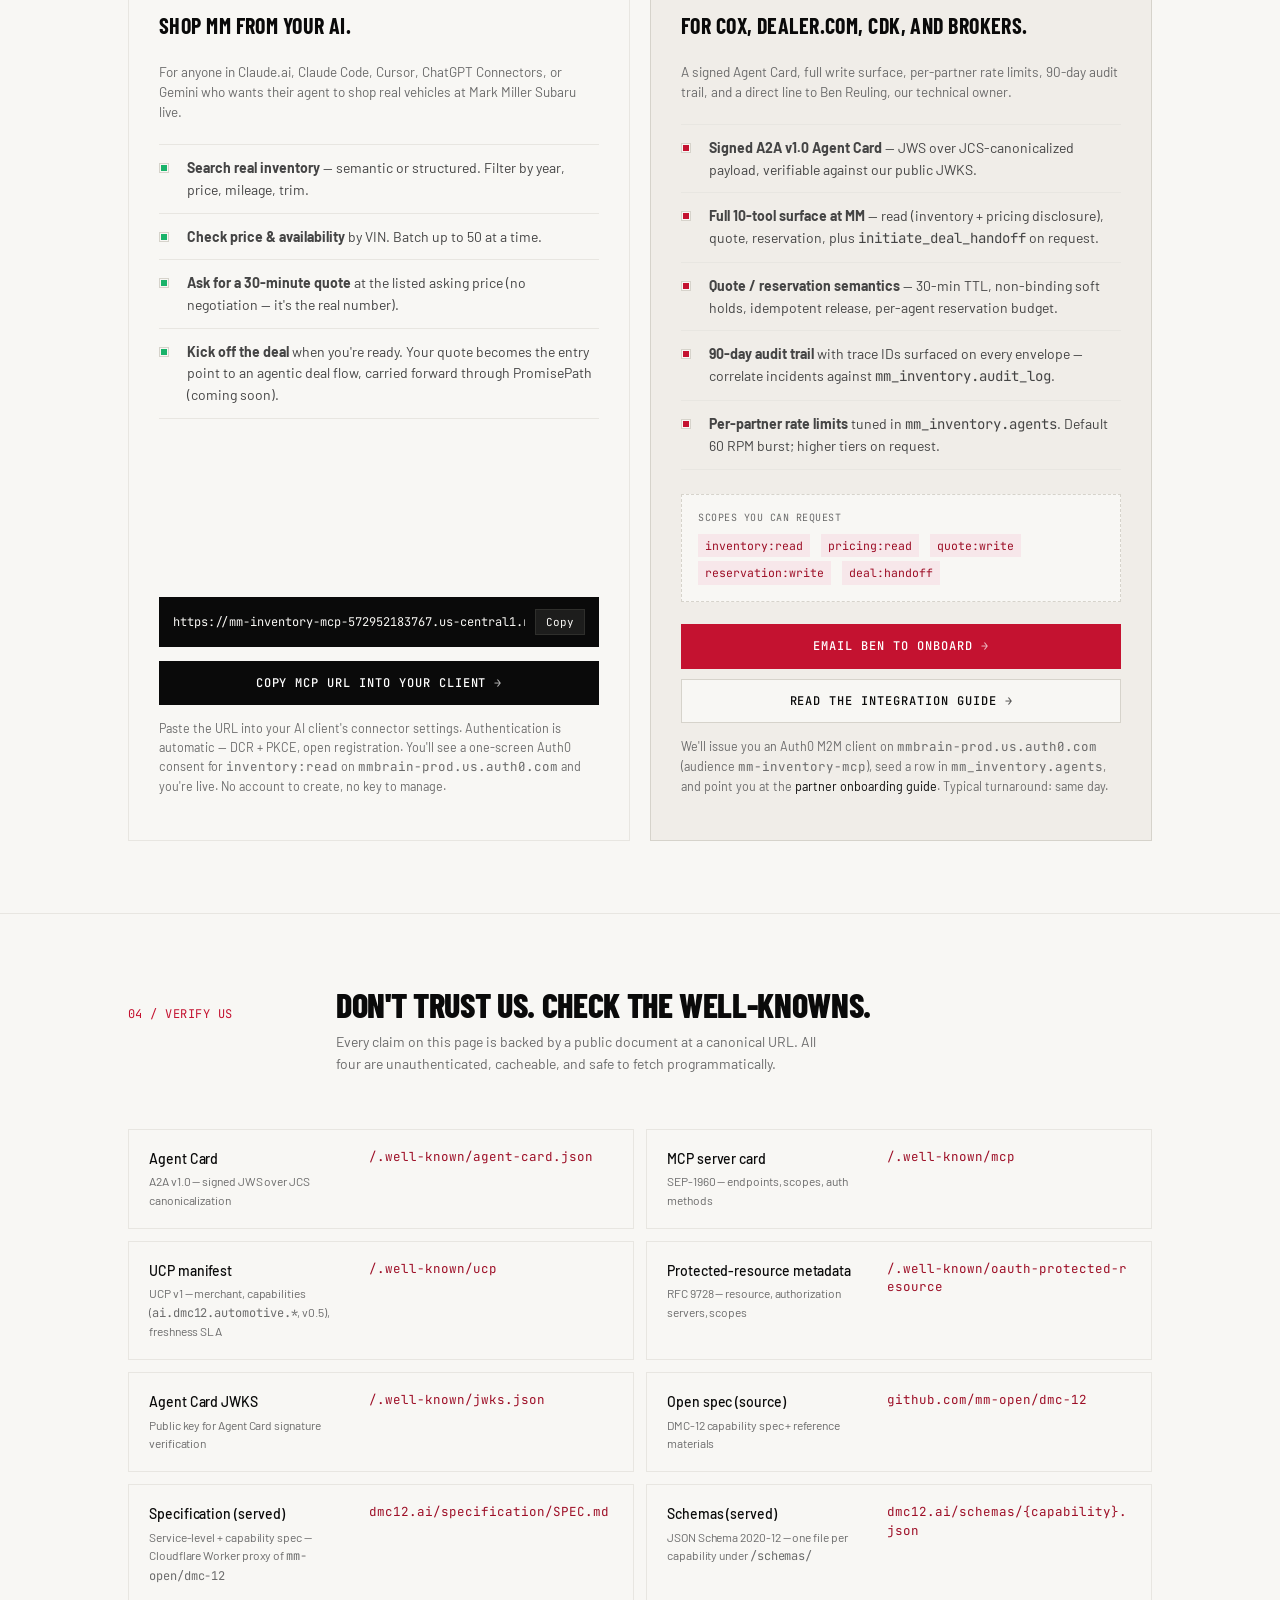
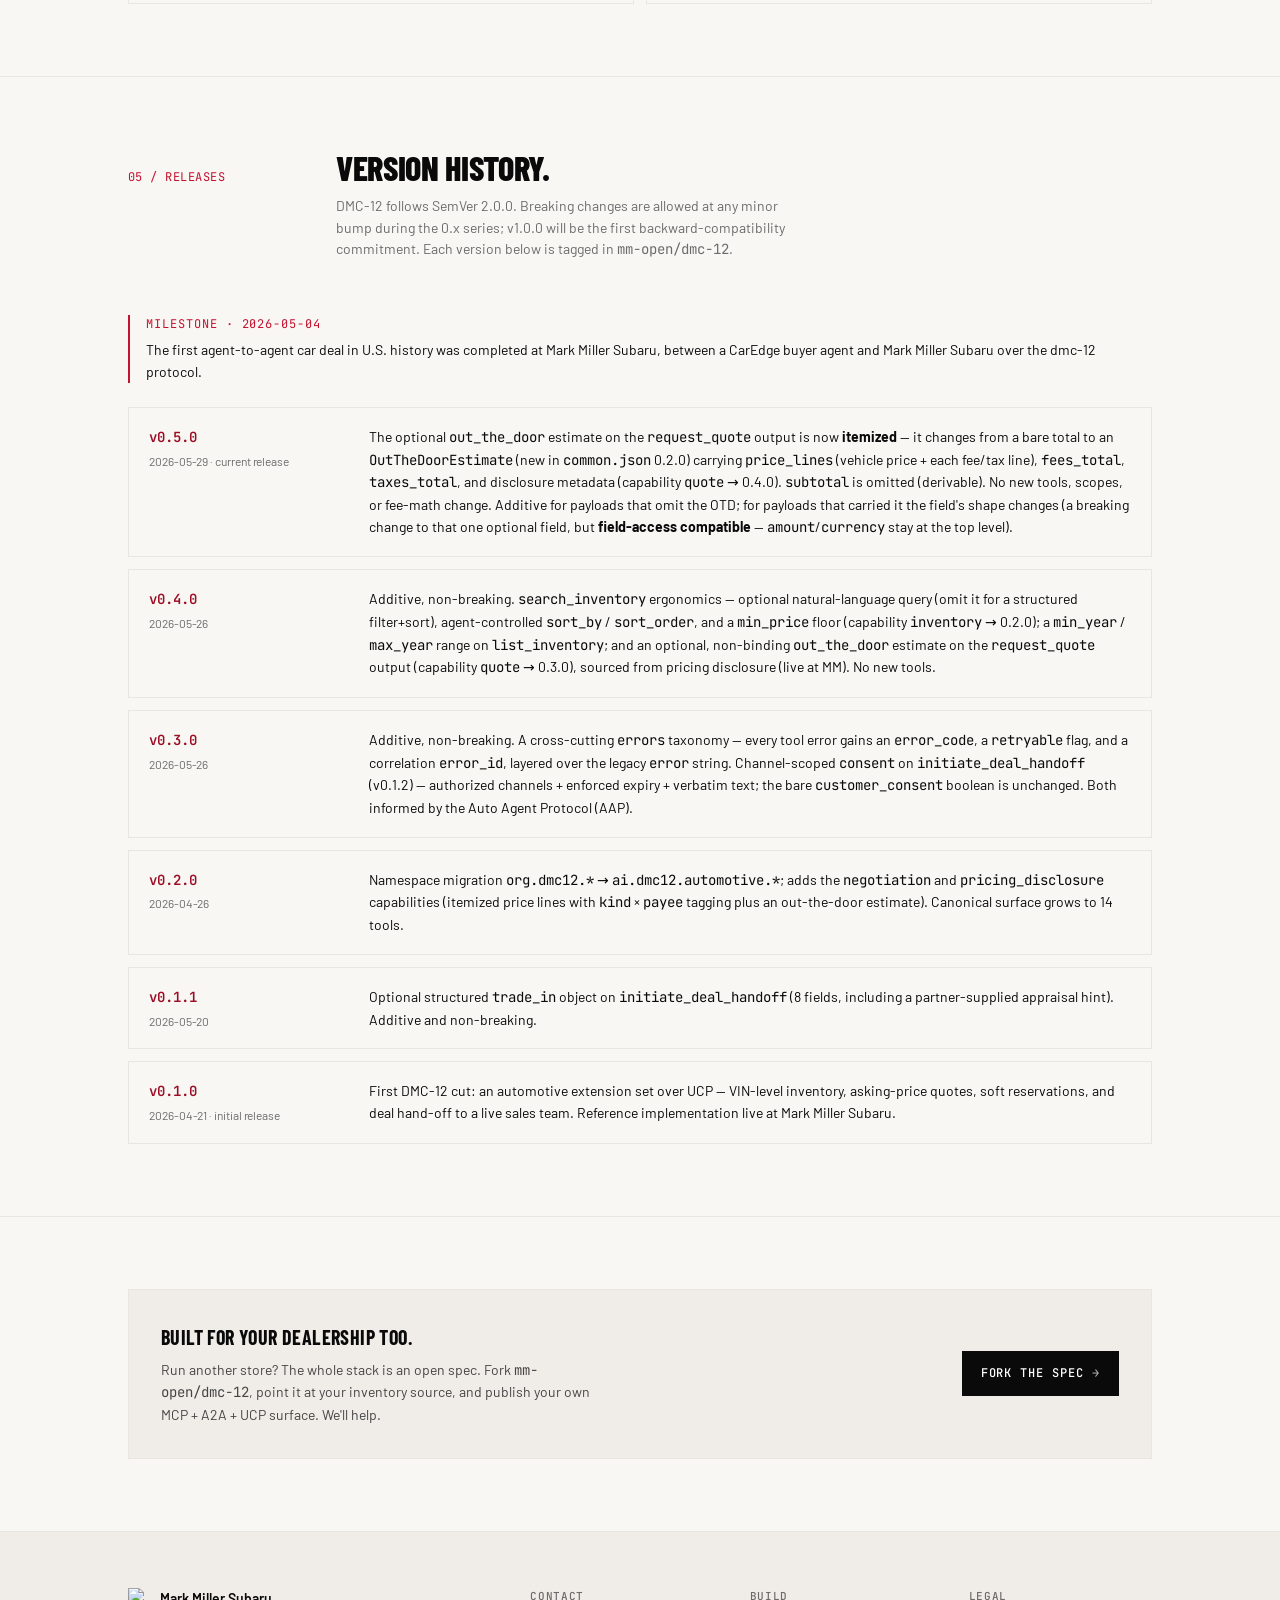
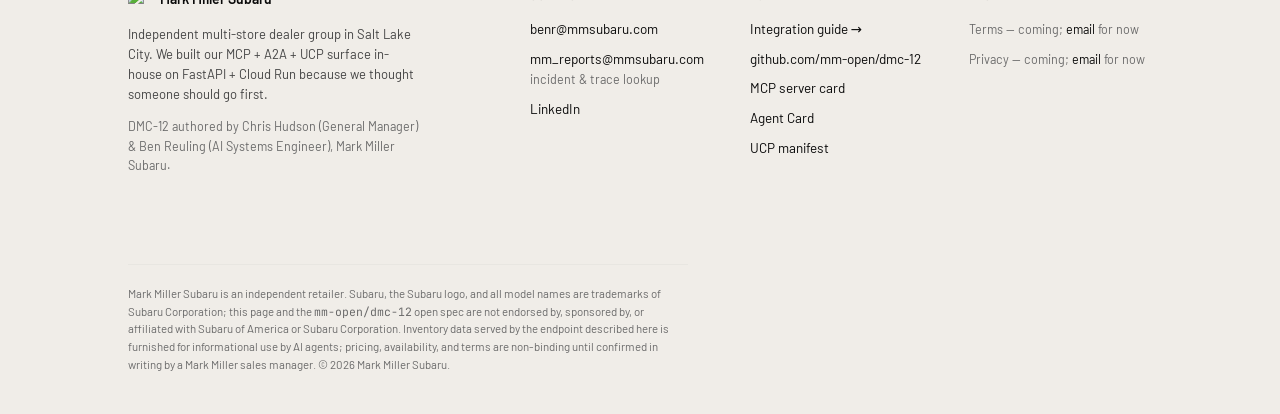
==== commit bff7a9cf: "feat(landing): May 4 milestone + hand-off reframe + thearm.ai reskin - Add the May 4, 2026 first age" ====
--- a/docs/index.html
+++ b/docs/index.html
@@ -7,22 +7,22 @@
 <meta name="description" content="The first dealership you can talk to as an AI agent. Public MCP endpoint, signed A2A Agent Card, and UCP v1 manifest." />
 <link rel="preconnect" href="https://fonts.googleapis.com">
 <link rel="preconnect" href="https://fonts.gstatic.com" crossorigin>
-<link href="https://fonts.googleapis.com/css2?family=JetBrains+Mono:wght@400;500;600&family=Inter:wght@400;500;600;700&display=swap" rel="stylesheet">
+<link href="https://fonts.googleapis.com/css2?family=Barlow:ital,wght@0,400;0,500;0,600;0,700;1,400&family=Barlow+Condensed:wght@600;700;800&family=JetBrains+Mono:wght@400;500;600&display=swap" rel="stylesheet">
 <style>
   :root {
-    --bg: #ffffff;
-    --bg-soft: #f7f7f5;
-    --ink: #111111;
-    --ink-soft: #4a4a48;
-    --ink-mute: #78786f;
-    --line: #e6e5e0;
-    --line-strong: #cfcec6;
-    --accent: #1537a6;       /* confident deep blue, original (not brand-copied) */
-    --accent-ink: #0e256e;
-    --accent-soft: #eef1fb;
+    --bg: #f8f7f4;           /* thearm.ai cream */
+    --bg-soft: #f0ede8;      /* warm beige */
+    --ink: #0a0a0a;
+    --ink-soft: #444444;
+    --ink-mute: #6b6b6b;
+    --line: #e8e6e1;
+    --line-strong: #d6d3cb;
+    --accent: #c41230;       /* thearm.ai crimson */
+    --accent-ink: #9d0e26;   /* deep crimson */
+    --accent-soft: #f7e7ea;  /* crimson tint */
     --ok: #0a6b3a;
-    --code-bg: #0e0e0d;
-    --code-ink: #e8e6de;
+    --code-bg: #0a0a0a;
+    --code-ink: #f8f7f4;
     --code-mute: #8a8a7f;
     --maxw: 1080px;
     --pad: 28px;
@@ -30,7 +30,7 @@
   * { box-sizing: border-box; }
   html, body { margin: 0; padding: 0; }
   body {
-    font-family: 'Inter', system-ui, -apple-system, sans-serif;
+    font-family: 'Barlow', system-ui, sans-serif;
     background: var(--bg);
     color: var(--ink);
     font-size: 16px;
@@ -39,8 +39,8 @@
     text-rendering: optimizeLegibility;
   }
   .mono { font-family: 'JetBrains Mono', ui-monospace, SFMono-Regular, Menlo, monospace; font-feature-settings: "zero" 1, "ss01" 1; }
-  a { color: var(--accent-ink); text-decoration: underline; text-underline-offset: 3px; text-decoration-thickness: 1px; }
-  a:hover { color: var(--accent); }
+  a { color: var(--ink); text-decoration: none; }
+  a:hover { color: var(--accent); text-decoration: underline; text-underline-offset: 3px; }
   hr { border: 0; border-top: 1px solid var(--line); margin: 0; }
 
   /* Top strip */
@@ -66,7 +66,7 @@
     letter-spacing: -0.005em;
   }
   .strip .brand .glyph {
-    width: 22px; height: 22px; border-radius: 4px;
+    width: 22px; height: 22px; border-radius: 0;
     object-fit: contain;
   }
   .strip .meta {
@@ -102,15 +102,17 @@
   }
   .hero .kicker .tag {
     border: 1px solid var(--line-strong);
-    padding: 3px 8px; border-radius: 999px;
+    padding: 3px 8px; border-radius: 0;
     background: var(--bg-soft);
     color: var(--ink-soft);
   }
   .hero h1 {
+    font-family: 'Barlow Condensed', 'Barlow', system-ui, sans-serif;
     font-size: clamp(34px, 5.4vw, 60px);
     line-height: 1.02;
-    letter-spacing: -0.03em;
-    font-weight: 600;
+    letter-spacing: -0.01em;
+    font-weight: 800;
+    text-transform: uppercase;
     margin: 0 0 22px;
     max-width: 18ch;
     text-wrap: balance;
@@ -130,7 +132,7 @@
   .endpoint {
     background: var(--code-bg);
     color: var(--code-ink);
-    border-radius: 10px;
+    border-radius: 0;
     padding: 18px 20px;
     display: grid;
     grid-template-columns: auto 1fr auto;
@@ -151,13 +153,13 @@
     scrollbar-width: thin;
   }
   .endpoint .url::-webkit-scrollbar { height: 6px; }
-  .endpoint .url::-webkit-scrollbar-thumb { background: #2b2b29; border-radius: 6px; }
+  .endpoint .url::-webkit-scrollbar-thumb { background: #2b2b29; border-radius: 0; }
   .endpoint button.copy {
     background: #1d1d1c;
     color: var(--code-ink);
     border: 1px solid #2f2f2c;
     padding: 7px 12px;
-    border-radius: 6px;
+    border-radius: 0;
     font-family: inherit;
     font-size: 12px;
     cursor: pointer;
@@ -175,9 +177,12 @@
   .btn {
     display: inline-flex; align-items: center; gap: 8px;
     padding: 12px 18px;
-    border-radius: 7px;
+    border-radius: 0;
+    font-family: 'JetBrains Mono', ui-monospace, SFMono-Regular, Menlo, monospace;
     font-weight: 500;
-    font-size: 14px;
+    font-size: 12px;
+    text-transform: uppercase;
+    letter-spacing: 0.08em;
     text-decoration: none;
     border: 1px solid var(--line-strong);
     background: var(--bg);
@@ -204,7 +209,7 @@
     margin-top: 64px;
     padding: 44px 28px 36px;
     border: 1px solid var(--line);
-    border-radius: 12px;
+    border-radius: 0;
     background: var(--bg-soft);
     display: grid;
     grid-template-columns: 1fr 70px 1fr 70px 1fr;
@@ -214,7 +219,7 @@
   .diagram .node {
     padding: 18px;
     border: 1px solid var(--line);
-    border-radius: 9px;
+    border-radius: 0;
     background: var(--bg);
   }
   .diagram .node .eyebrow {
@@ -280,14 +285,17 @@
   .sec-head .num {
     font-family: 'JetBrains Mono', monospace;
     font-size: 12px;
-    color: var(--ink-mute);
+    color: var(--accent);
     letter-spacing: 0.04em;
+    text-transform: uppercase;
   }
   .sec-head h2 {
+    font-family: 'Barlow Condensed', 'Barlow', system-ui, sans-serif;
     font-size: clamp(26px, 3.4vw, 34px);
     line-height: 1.1;
-    letter-spacing: -0.02em;
-    font-weight: 600;
+    letter-spacing: -0.01em;
+    font-weight: 800;
+    text-transform: uppercase;
     margin: 0;
     text-wrap: balance;
   }
@@ -305,7 +313,7 @@
     gap: 1px;
     background: var(--line);
     border: 1px solid var(--line);
-    border-radius: 10px;
+    border-radius: 0;
     overflow: hidden;
   }
   .explainer .item {
@@ -339,7 +347,7 @@
     gap: 1px;
     background: var(--line);
     border: 1px solid var(--line);
-    border-radius: 10px;
+    border-radius: 0;
     overflow: hidden;
   }
   .tool {
@@ -364,7 +372,7 @@
   }
   .tool.read .scope .pip { background: #19b36a; }
   .tool.write .scope .pip { background: var(--accent); }
-  .tool.handoff .scope .pip { background: #c2410c; }
+  .tool.handoff .scope .pip { background: #b85042; }
   .tool .name {
     font-family: 'JetBrains Mono', monospace;
     font-size: 13.5px;
@@ -398,7 +406,7 @@
   }
   .track {
     border: 1px solid var(--line);
-    border-radius: 12px;
+    border-radius: 0;
     padding: 32px 30px;
     display: flex;
     flex-direction: column;
@@ -420,7 +428,7 @@
   }
   .track .eyebrow .idx {
     width: 18px; height: 18px;
-    border-radius: 4px;
+    border-radius: 0;
     background: var(--ink);
     color: #fff;
     display: grid; place-items: center;
@@ -429,9 +437,11 @@
   }
   .track.partner .eyebrow .idx { background: var(--accent); }
   .track h3 {
+    font-family: 'Barlow Condensed', 'Barlow', system-ui, sans-serif;
     font-size: 22px;
-    letter-spacing: -0.015em;
-    font-weight: 600;
+    letter-spacing: 0.02em;
+    font-weight: 700;
+    text-transform: uppercase;
     margin: 0 0 6px;
   }
   .track .who {
@@ -460,7 +470,7 @@
     margin-top: 6px;
     width: 10px; height: 10px;
     border: 1px solid var(--line-strong);
-    border-radius: 2px;
+    border-radius: 0;
     background: var(--bg);
     position: relative;
   }
@@ -468,19 +478,19 @@
     content: '';
     position: absolute; inset: 1px;
     background: #19b36a;
-    border-radius: 1px;
+    border-radius: 0;
   }
   .track.partner ul.feats li .chk::after {
     content: '';
     position: absolute; inset: 1px;
     background: var(--accent);
-    border-radius: 1px;
+    border-radius: 0;
   }
   .track .scopes {
     margin: 0 0 22px;
     padding: 14px 16px;
     border: 1px dashed var(--line-strong);
-    border-radius: 8px;
+    border-radius: 0;
     background: var(--bg);
     font-family: 'JetBrains Mono', monospace;
     font-size: 12px;
@@ -498,7 +508,7 @@
   .track .scopes .chip {
     display: inline-block;
     padding: 2px 7px;
-    border-radius: 4px;
+    border-radius: 0;
     background: var(--accent-soft);
     color: var(--accent-ink);
     margin: 2px 4px 2px 0;
@@ -510,7 +520,7 @@
   .track .mini-endpoint {
     background: var(--code-bg);
     color: var(--code-ink);
-    border-radius: 8px;
+    border-radius: 0;
     padding: 12px 14px;
     font-family: 'JetBrains Mono', monospace;
     font-size: 12px;
@@ -525,11 +535,11 @@
     overflow-x: auto; white-space: nowrap; scrollbar-width: thin;
   }
   .track .mini-endpoint .url::-webkit-scrollbar { height: 5px; }
-  .track .mini-endpoint .url::-webkit-scrollbar-thumb { background: #2b2b29; border-radius: 6px; }
+  .track .mini-endpoint .url::-webkit-scrollbar-thumb { background: #2b2b29; border-radius: 0; }
   .track .mini-endpoint button {
     background: #1d1d1c; color: var(--code-ink);
     border: 1px solid #2f2f2c; padding: 5px 10px;
-    border-radius: 5px; font-family: inherit; font-size: 11px;
+    border-radius: 0; font-family: inherit; font-size: 11px;
     cursor: pointer;
   }
   .track .mini-endpoint button.copied { color: #67e19a; border-color: #1b4633; background: #0d1e16; }
@@ -552,7 +562,7 @@
     gap: 20px;
     padding: 18px 20px;
     border: 1px solid var(--line);
-    border-radius: 8px;
+    border-radius: 0;
     background: var(--bg);
     align-items: start;
   }
@@ -581,13 +591,14 @@
   /* Releases */
   .release-list { display: grid; grid-template-columns: 1fr; gap: 12px; }
   .release-list .what .ver { font-family: 'JetBrains Mono', monospace; color: var(--accent-ink); font-weight: 600; }
-  .release-list .summary { font-size: 14px; color: var(--ink); line-height: 1.55; }
+  .release-list .summary,
+  .milestone-banner .summary { font-size: 14px; color: var(--ink); line-height: 1.55; }
 
   /* Fork */
   .fork {
     background: var(--bg-soft);
     border: 1px solid var(--line);
-    border-radius: 12px;
+    border-radius: 0;
     padding: 32px;
     display: grid;
     grid-template-columns: 1fr auto;
@@ -595,10 +606,12 @@
     align-items: center;
   }
   .fork h3 {
+    font-family: 'Barlow Condensed', 'Barlow', system-ui, sans-serif;
     margin: 0 0 6px;
     font-size: 20px;
-    letter-spacing: -0.015em;
-    font-weight: 600;
+    letter-spacing: 0.02em;
+    font-weight: 700;
+    text-transform: uppercase;
   }
   .fork p {
     margin: 0;
@@ -640,7 +653,7 @@
     margin-bottom: 14px;
   }
   footer .brand-line .glyph {
-    width: 22px; height: 22px; border-radius: 4px;
+    width: 22px; height: 22px; border-radius: 0;
     object-fit: contain;
   }
   footer .brand-line .name { font-weight: 600; font-size: 14px; }
@@ -669,7 +682,7 @@
     background: var(--ink);
     color: #fff;
     padding: 10px 16px;
-    border-radius: 6px;
+    border-radius: 0;
     font-size: 13px;
     font-family: 'JetBrains Mono', monospace;
     opacity: 0;
@@ -679,6 +692,46 @@
     box-shadow: 0 4px 14px rgba(0,0,0,.18);
   }
   .toast.show { opacity: 1; transform: translateX(-50%) translateY(0); }
+
+  /* Milestone band + afterquote + Releases milestone banner (new, thearm.ai 2px crimson accent rule) */
+  .milestone {
+    border-left: 2px solid var(--accent);
+    padding-left: 16px;
+    margin-bottom: 32px;
+    font-size: 14px;
+    color: var(--ink-soft);
+    line-height: 1.55;
+    max-width: 58ch;
+  }
+  .milestone-date {
+    display: block;
+    color: var(--accent);
+    text-transform: uppercase;
+    letter-spacing: 0.08em;
+    font-size: 12px;
+    margin-bottom: 4px;
+  }
+  .afterquote {
+    margin-top: 28px;
+    font-size: 13px;
+    color: var(--ink-mute);
+    line-height: 1.5;
+  }
+  .afterquote .pp { color: var(--accent); }
+  .afterquote .soon { color: var(--ink-mute); }
+  .milestone-banner {
+    border-left: 2px solid var(--accent);
+    padding-left: 16px;
+    margin-bottom: 24px;
+  }
+  .milestone-tag {
+    display: block;
+    color: var(--accent);
+    text-transform: uppercase;
+    letter-spacing: 0.08em;
+    font-size: 12px;
+    margin-bottom: 6px;
+  }
 
   /* Responsive */
   @media (max-width: 980px) {
@@ -742,7 +795,12 @@
     </div>
     <h1>The first dealership you can <em>talk to as an AI agent.</em></h1>
     <p class="lede">
-      One production endpoint. Real inventory. Real 30&#8209;minute quotes, real soft holds, real hand&#8209;off to a live sales manager. Connect from Claude, ChatGPT, Gemini, or your own agent — or wire it straight into your partner stack.
+      One production endpoint. Real inventory. Real 30&#8209;minute quotes, real soft holds, and the entry point to an agentic deal that carries forward through PromisePath (coming soon). Connect from Claude, ChatGPT, Gemini, or your own agent, or wire it straight into your partner stack.
+    </p>
+
+    <p class="milestone">
+      <span class="milestone-date mono">May 4, 2026</span>
+      The first agent-to-agent car deal in U.S. history was completed at Mark Miller Subaru, between a CarEdge buyer agent and Mark Miller Subaru over the dmc-12 protocol.
     </p>
 
     <div class="endpoint" id="heroEndpoint">
@@ -784,6 +842,10 @@
         <div class="sub">mm_inventory.vehicles — asking price, status, VINs, photos. Freshness&nbsp;≤&nbsp;3600s.</div>
       </div>
     </div>
+
+    <p class="afterquote mono">
+      After the quote, dmc-12 initiates the deal. <span class="pp">PromisePath</span> <span class="soon">(coming soon)</span> carries it forward.
+    </p>
   </div>
 </section>
 
@@ -884,7 +946,7 @@
     <div class="tools-legend">
       <span class="lg"><span class="pip" style="background:#19b36a;"></span>read · public&nbsp;+&nbsp;partner</span>
       <span class="lg"><span class="pip" style="background: var(--accent);"></span>write · partner only</span>
-      <span class="lg"><span class="pip" style="background:#c2410c;"></span>hand-off · partner only · PII-accepting</span>
+      <span class="lg"><span class="pip" style="background:#b85042;"></span>hand-off · partner only · PII-accepting</span>
     </div>
 
     <p style="margin-top: 22px; font-size: 13px; color: var(--ink-mute); line-height: 1.6;">
@@ -922,7 +984,7 @@
           <li><span class="chk"></span><div><strong>Search real inventory</strong> — semantic or structured. Filter by year, price, mileage, trim.</div></li>
           <li><span class="chk"></span><div><strong>Check price &amp; availability</strong> by VIN. Batch up to 50 at a time.</div></li>
           <li><span class="chk"></span><div><strong>Ask for a 30-minute quote</strong> at the listed asking price (no negotiation — it's the real number).</div></li>
-          <li><span class="chk"></span><div><strong>Request a call-back</strong> from a live Mark Miller sales manager when you're ready to talk.</div></li>
+          <li><span class="chk"></span><div><strong>Kick off the deal</strong> when you're ready. Your quote becomes the entry point to an agentic deal flow, carried forward through PromisePath (coming soon).</div></li>
         </ul>
 
         <div class="cta-area">
@@ -1073,6 +1135,13 @@
       <div>
         <h2>Version history.</h2>
         <p class="sub">DMC-12 follows SemVer 2.0.0. Breaking changes are allowed at any minor bump during the 0.x series; v1.0.0 will be the first backward-compatibility commitment. Each version below is tagged in <span class="mono">mm-open/dmc-12</span>.</p>
+      </div>
+    </div>
+
+    <div class="milestone-banner">
+      <span class="milestone-tag mono">Milestone · 2026-05-04</span>
+      <div class="summary">
+        The first agent-to-agent car deal in U.S. history was completed at Mark Miller Subaru, between a CarEdge buyer agent and Mark Miller Subaru over the dmc-12 protocol.
       </div>
     </div>
 
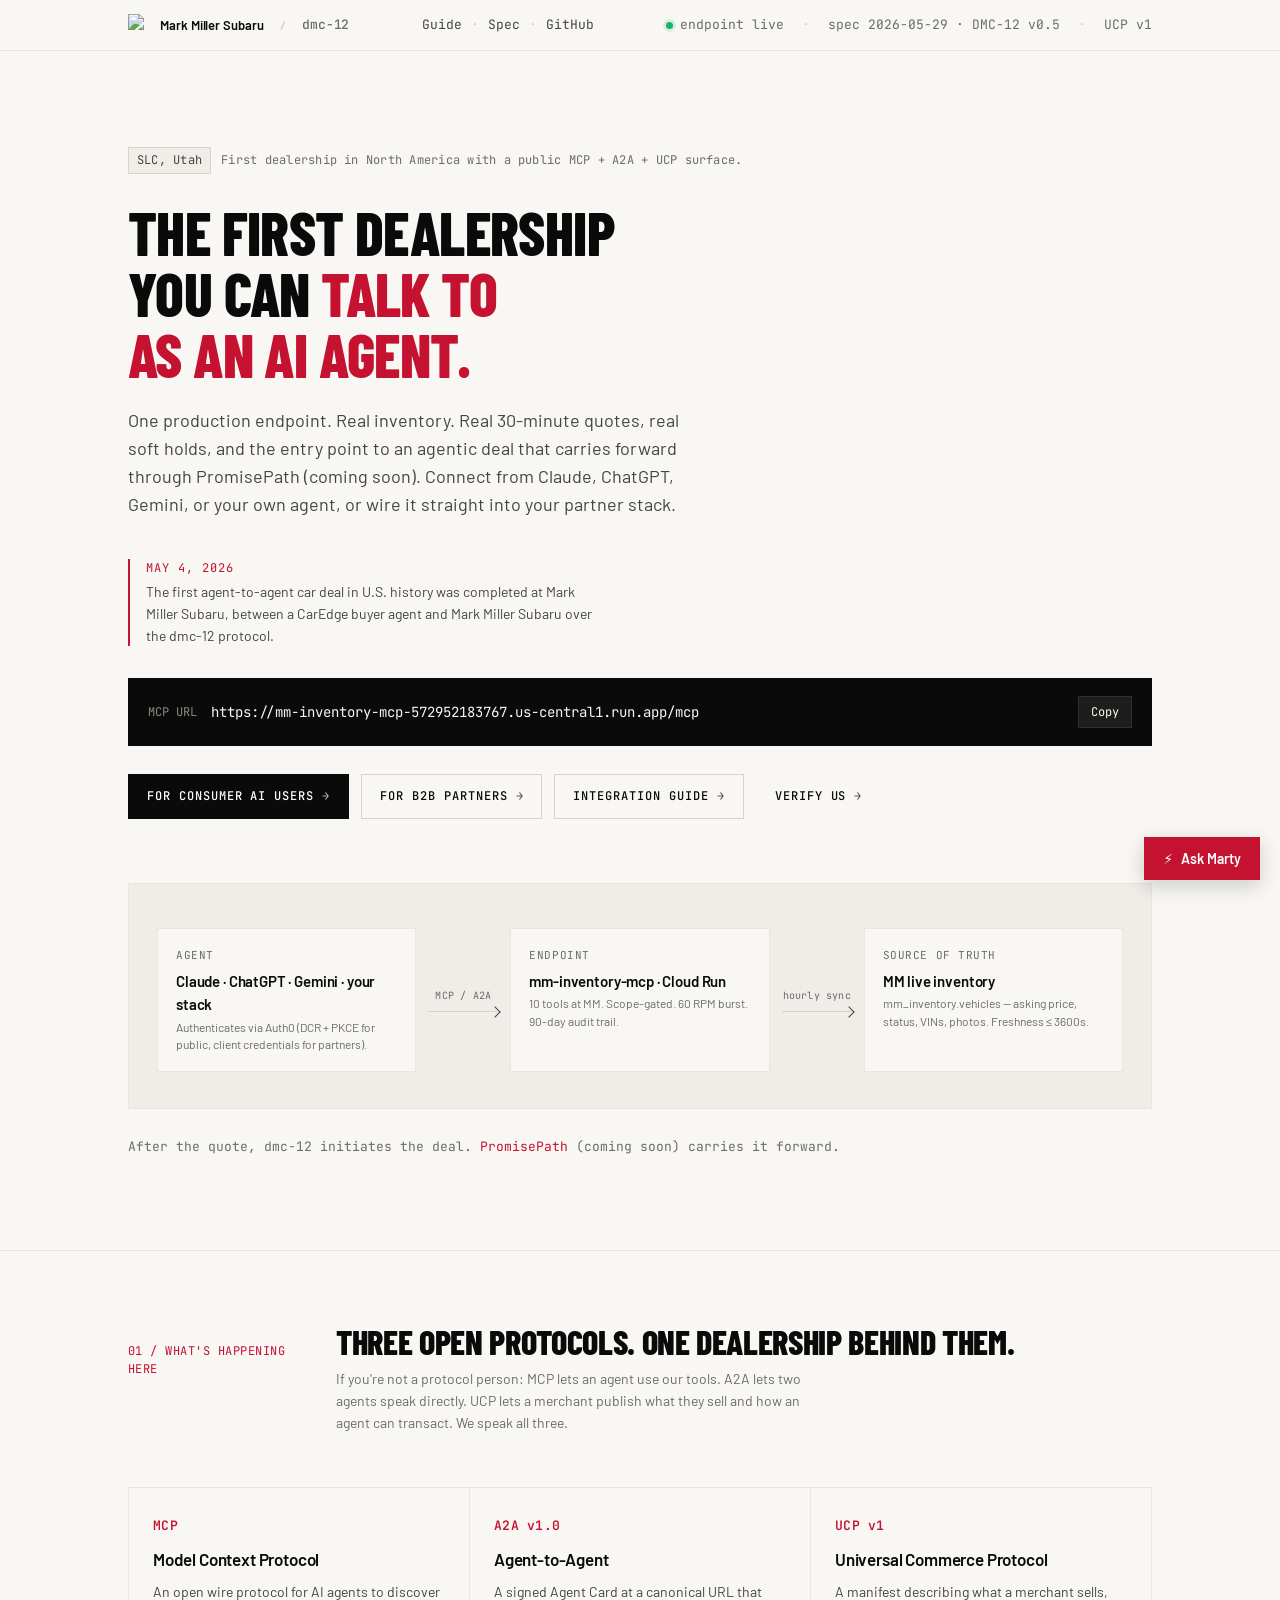
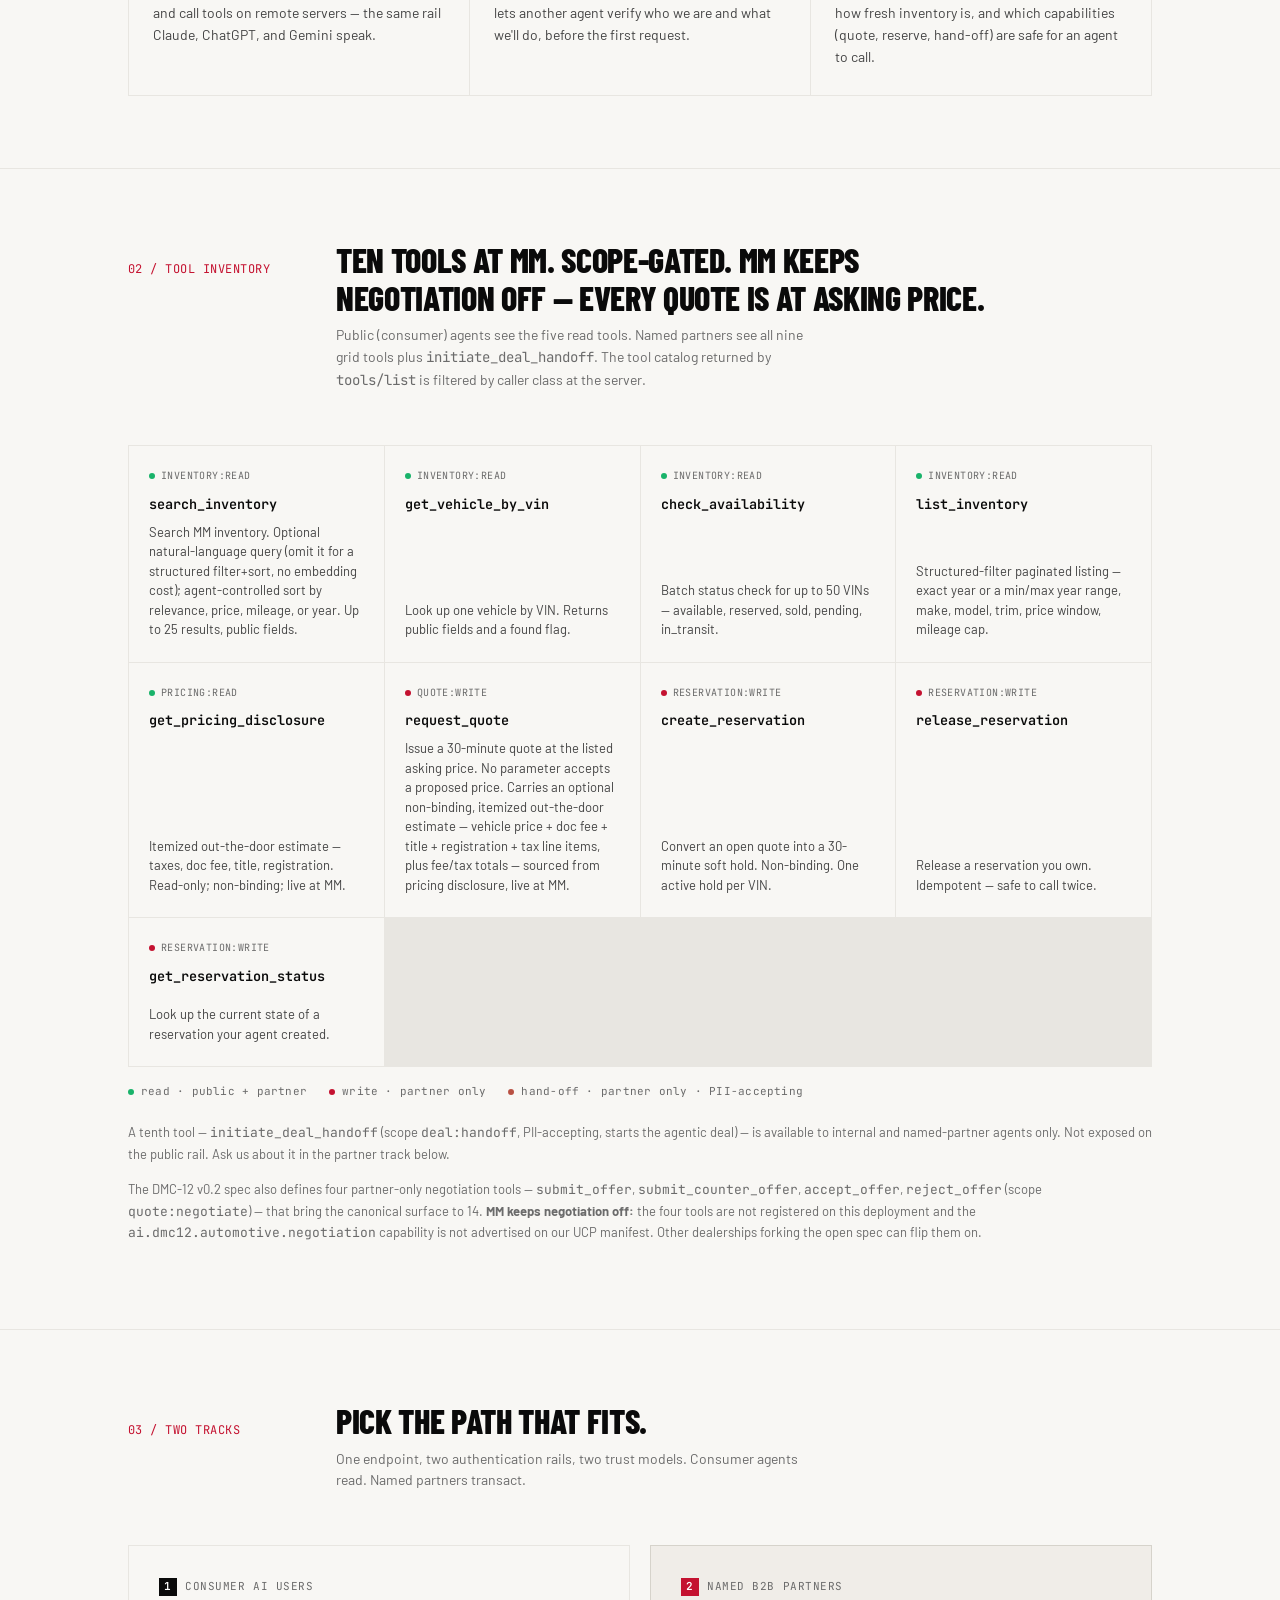
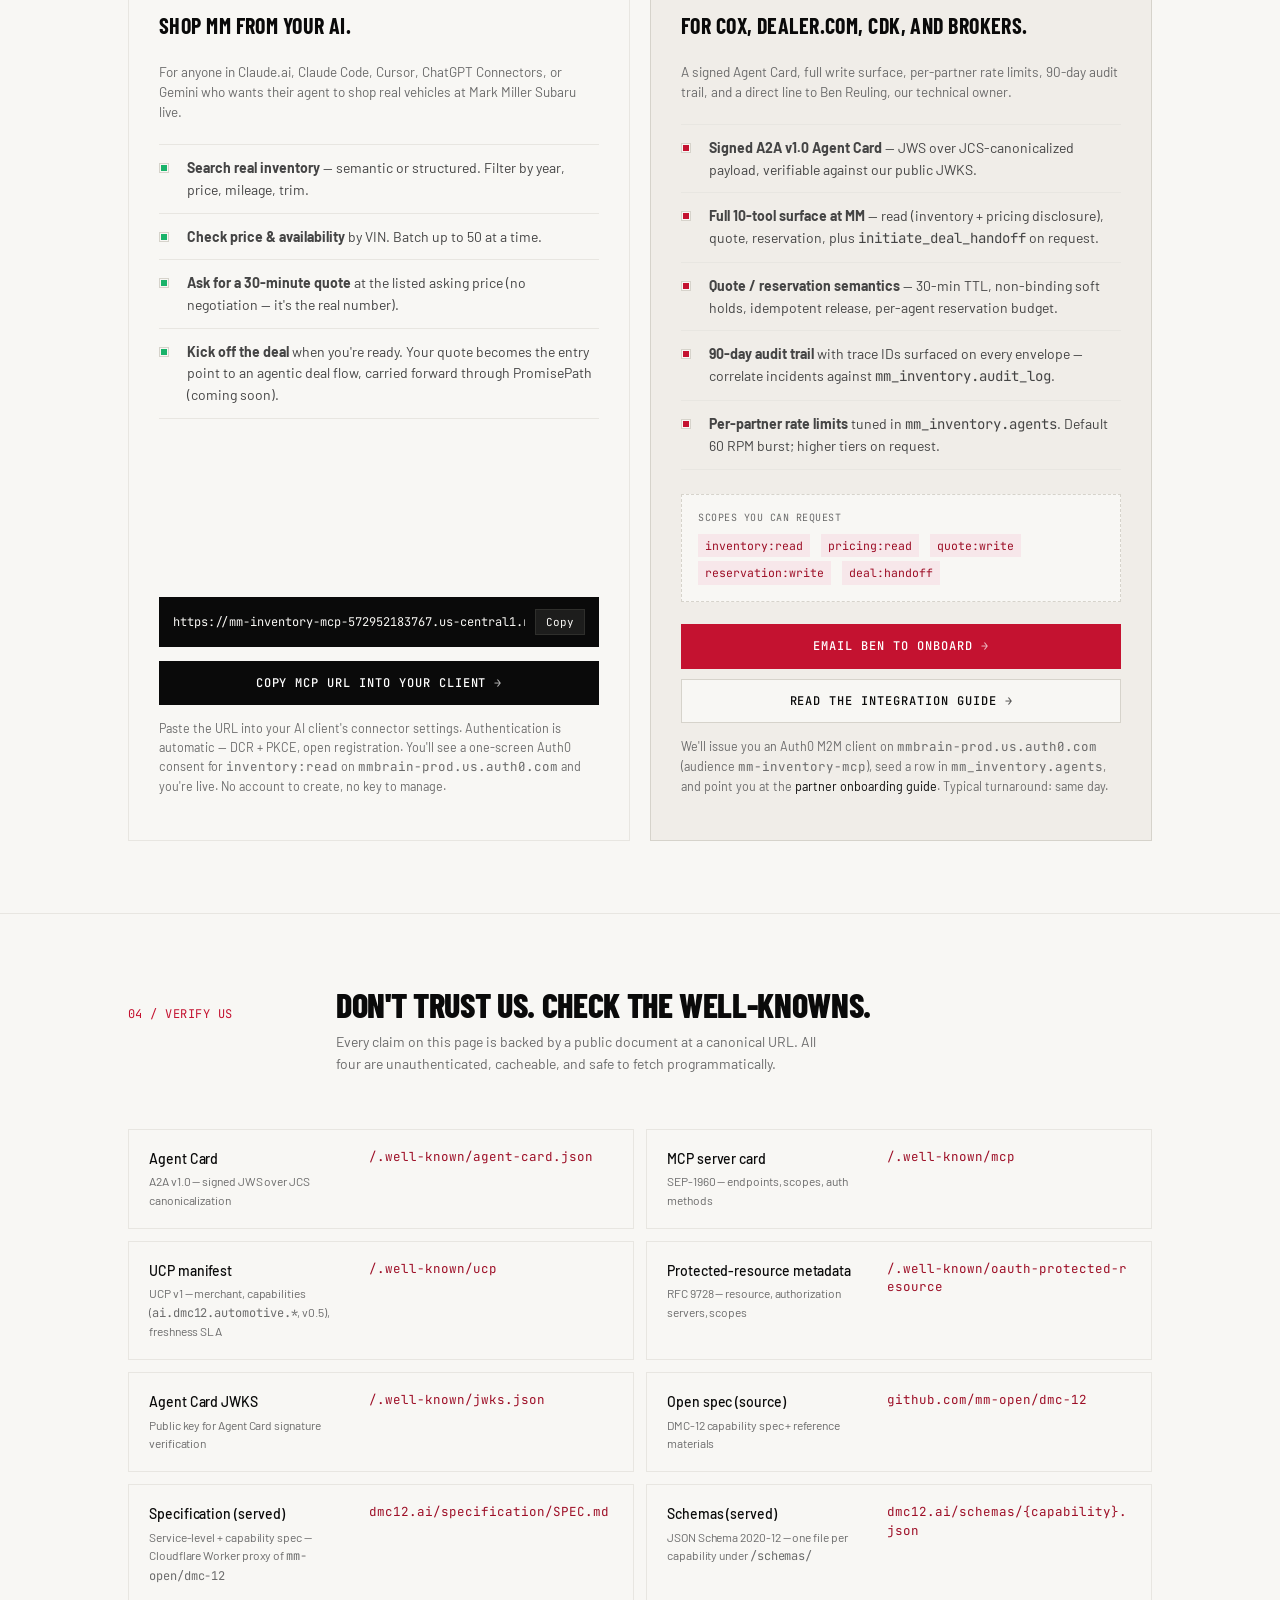
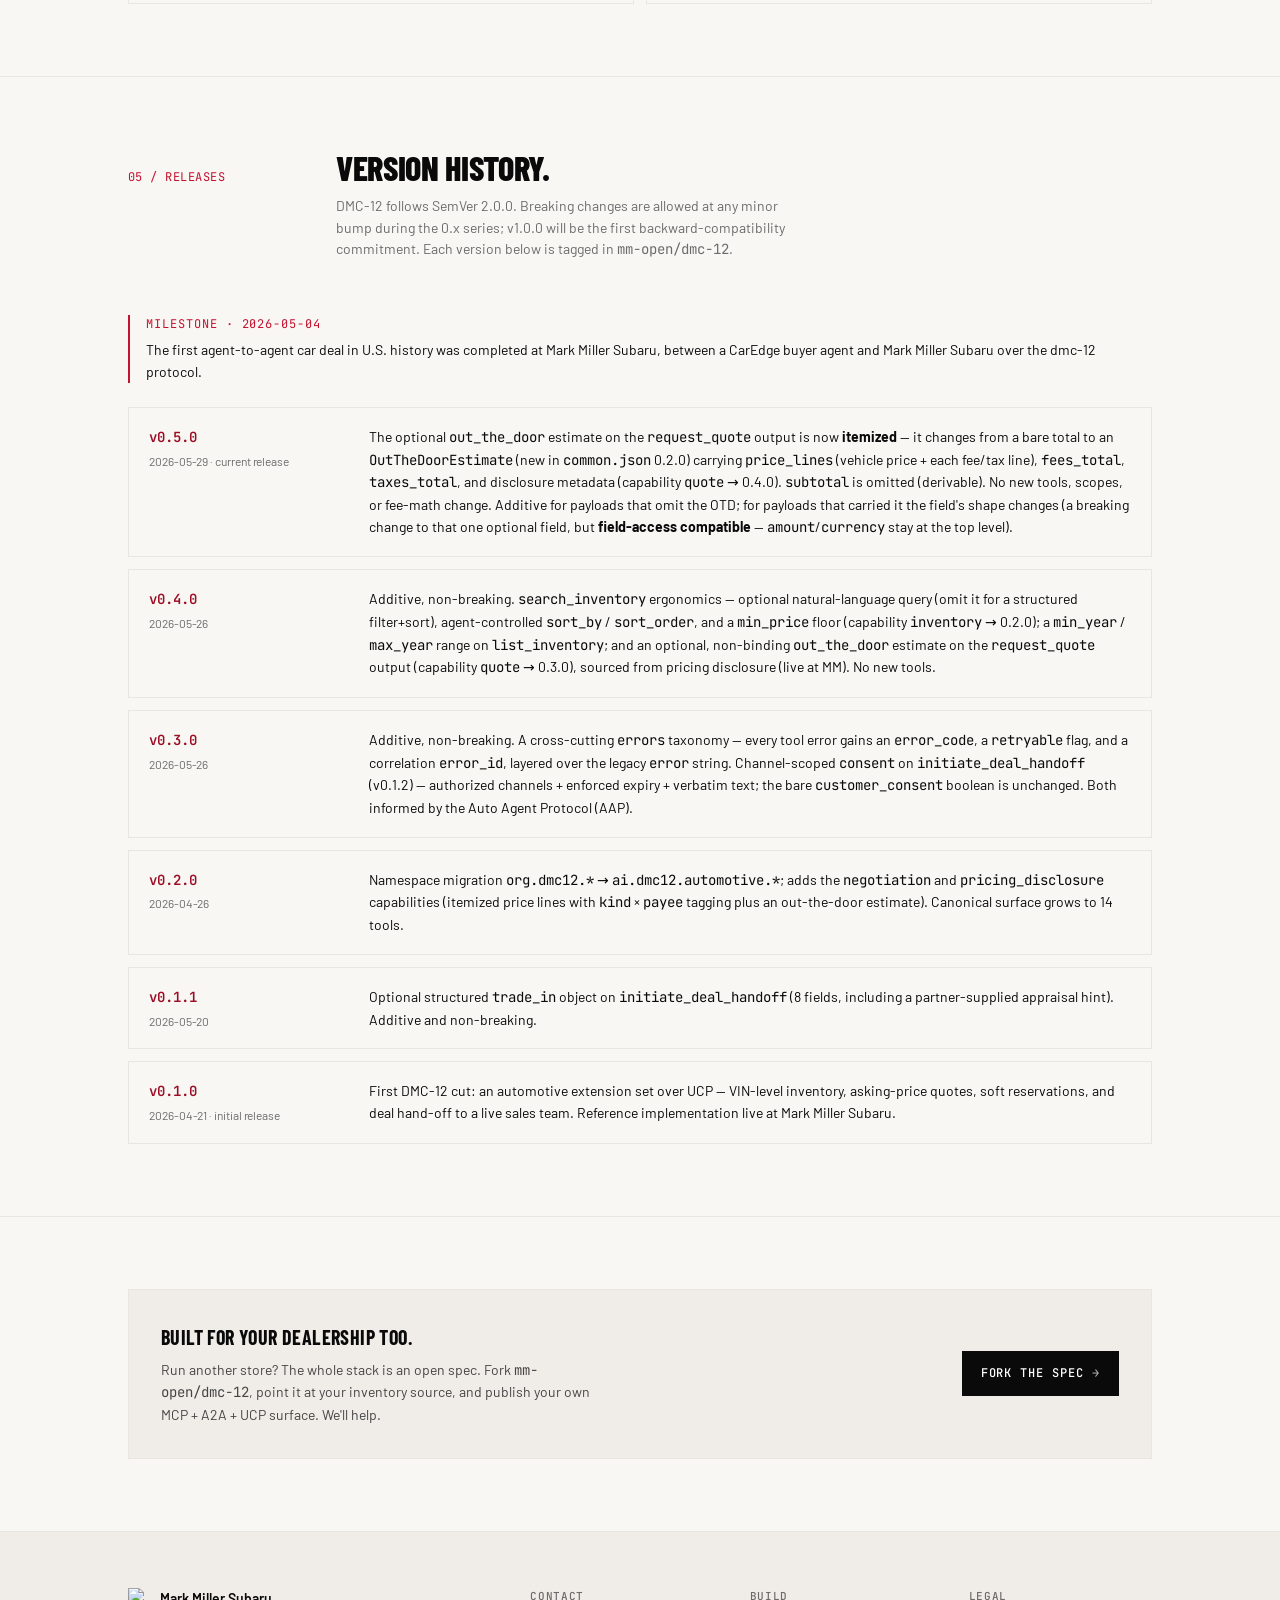
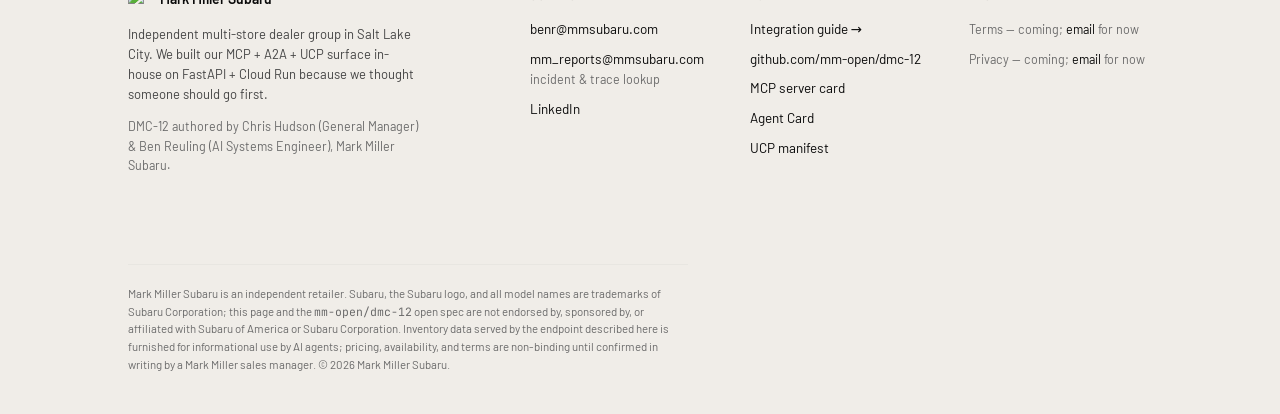
==== commit 7da0253d: "fix(landing): drop 'signed email to a live sales manager' from deal-handoff tool blurb Reframe the i" ====
--- a/docs/index.html
+++ b/docs/index.html
@@ -950,7 +950,7 @@
     </div>
 
     <p style="margin-top: 22px; font-size: 13px; color: var(--ink-mute); line-height: 1.6;">
-      A tenth tool — <span class="mono">initiate_deal_handoff</span> (scope <span class="mono">deal:handoff</span>, PII-accepting, emits a signed email to a live sales manager) — is available to internal and named-partner agents only. Not exposed on the public rail. Ask us about it in the partner track below.
+      A tenth tool — <span class="mono">initiate_deal_handoff</span> (scope <span class="mono">deal:handoff</span>, PII-accepting, starts the agentic deal) — is available to internal and named-partner agents only. Not exposed on the public rail. Ask us about it in the partner track below.
     </p>
 
     <p style="margin-top: 14px; font-size: 13px; color: var(--ink-mute); line-height: 1.6;">
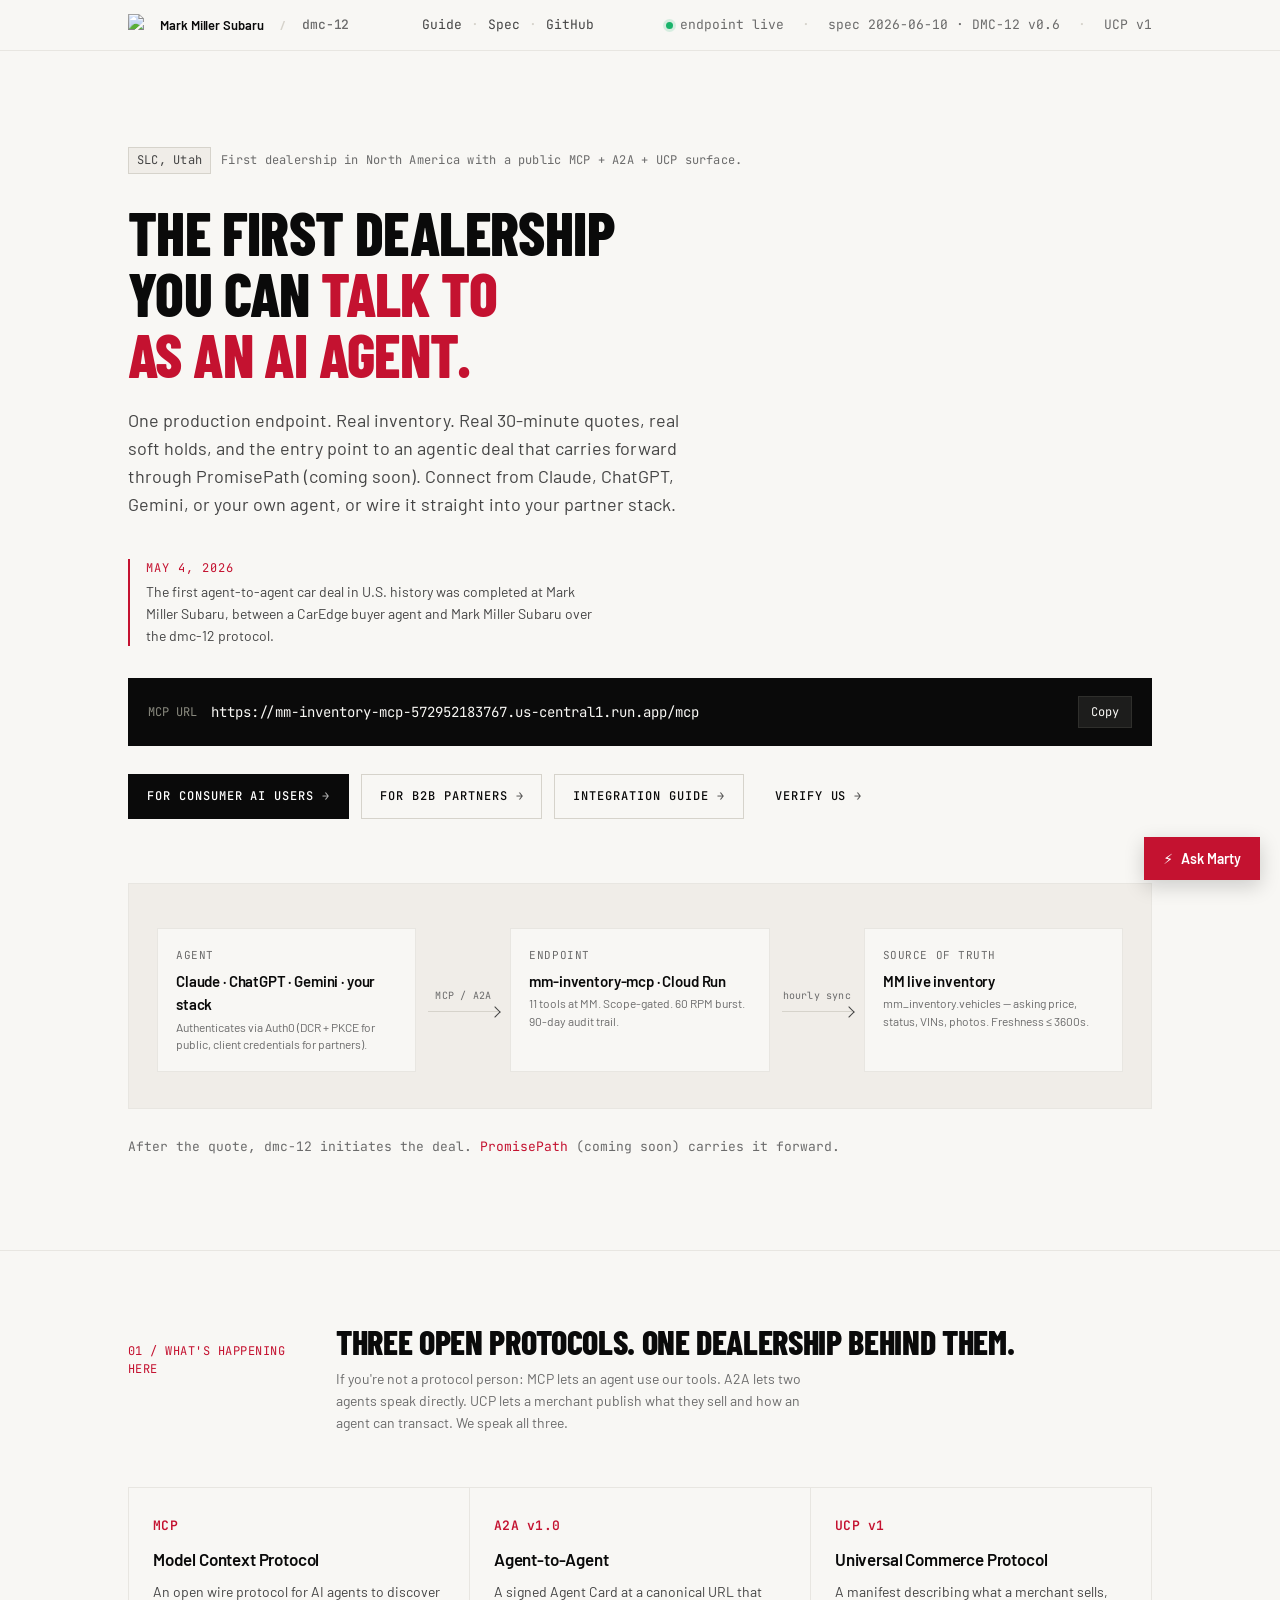
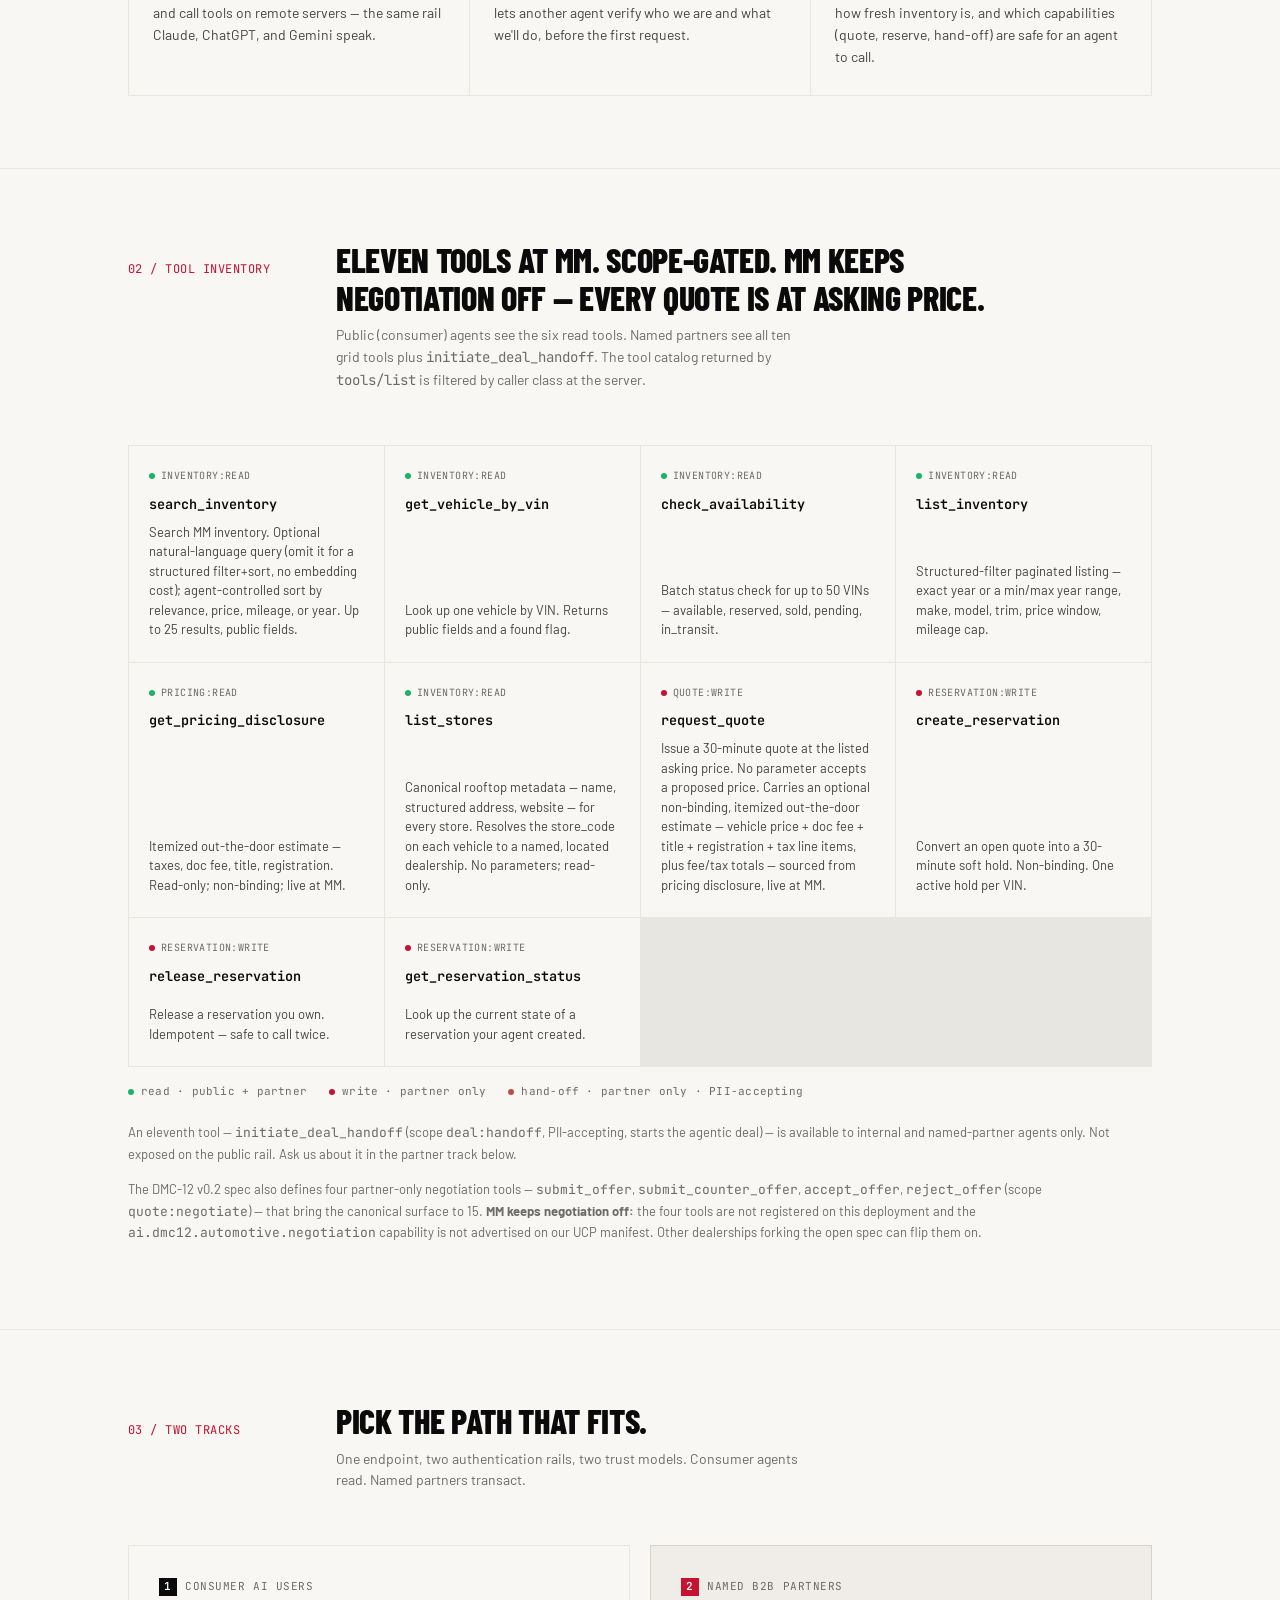
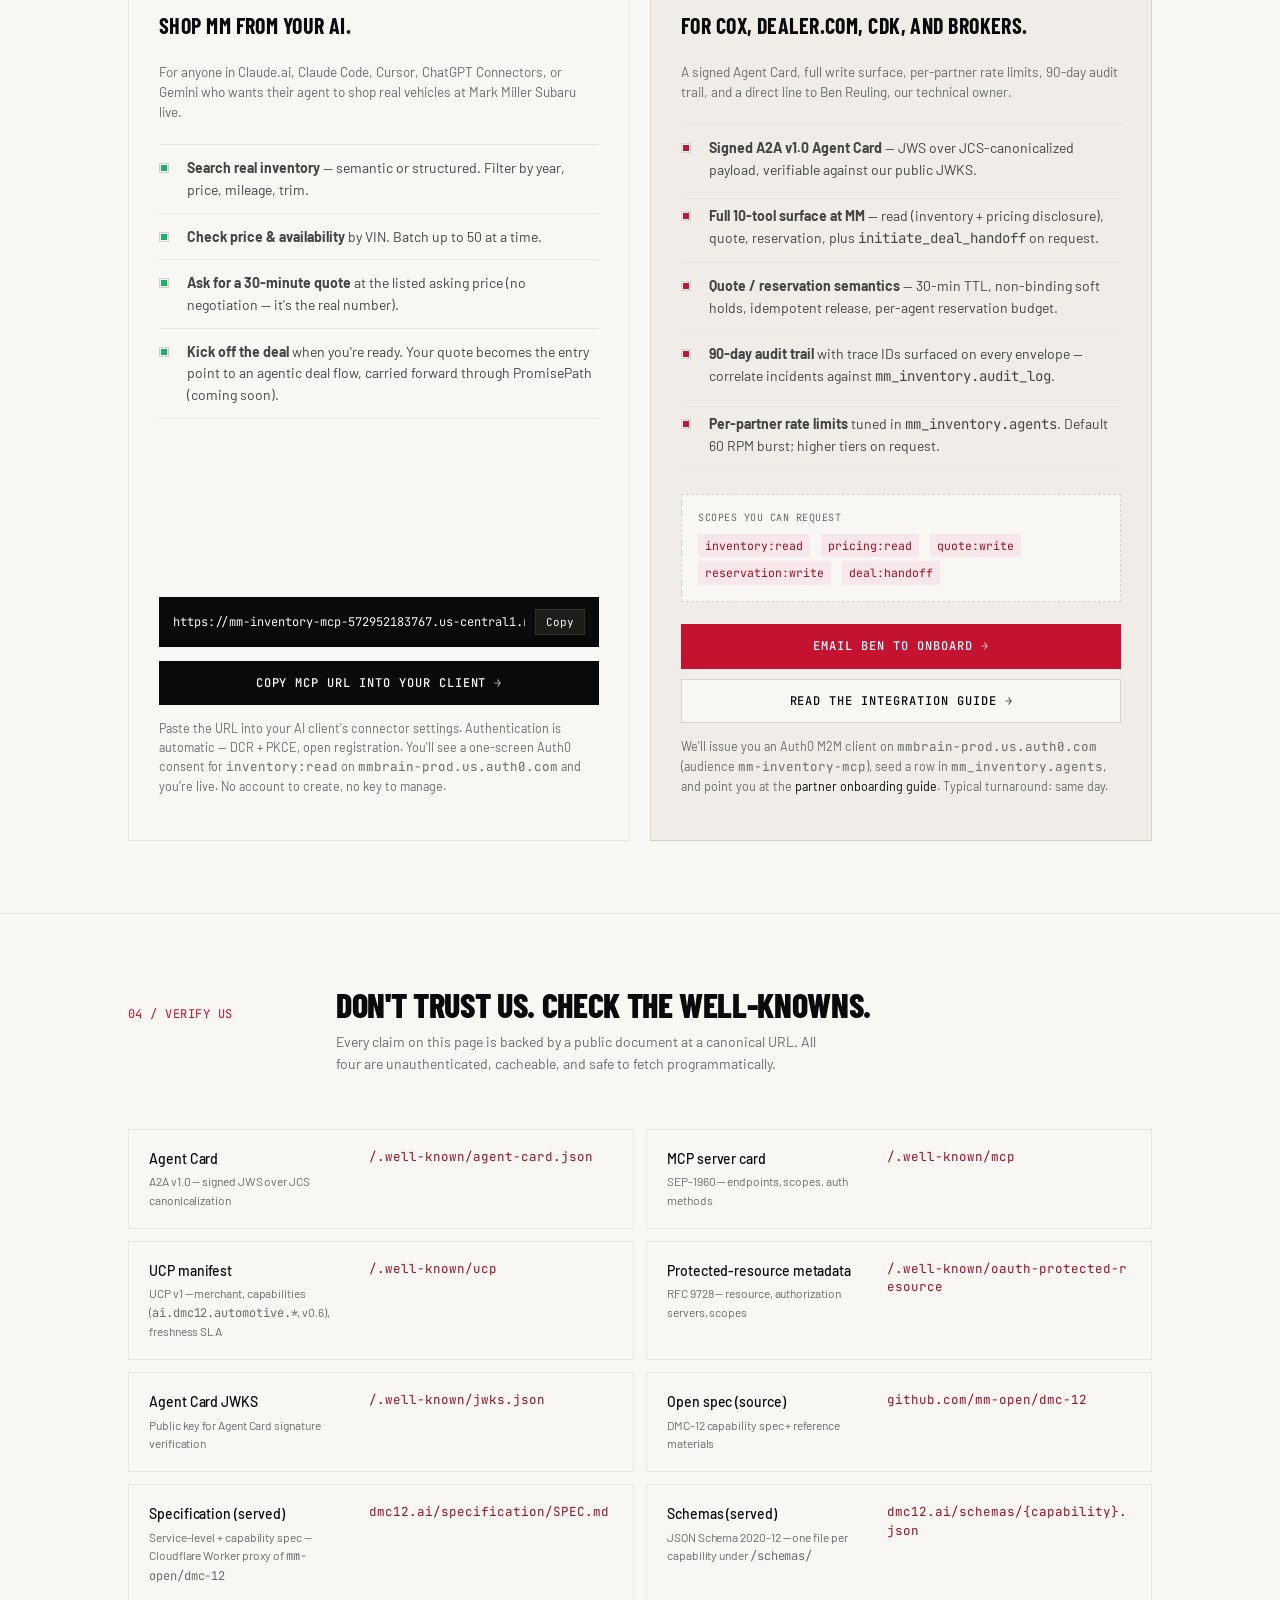
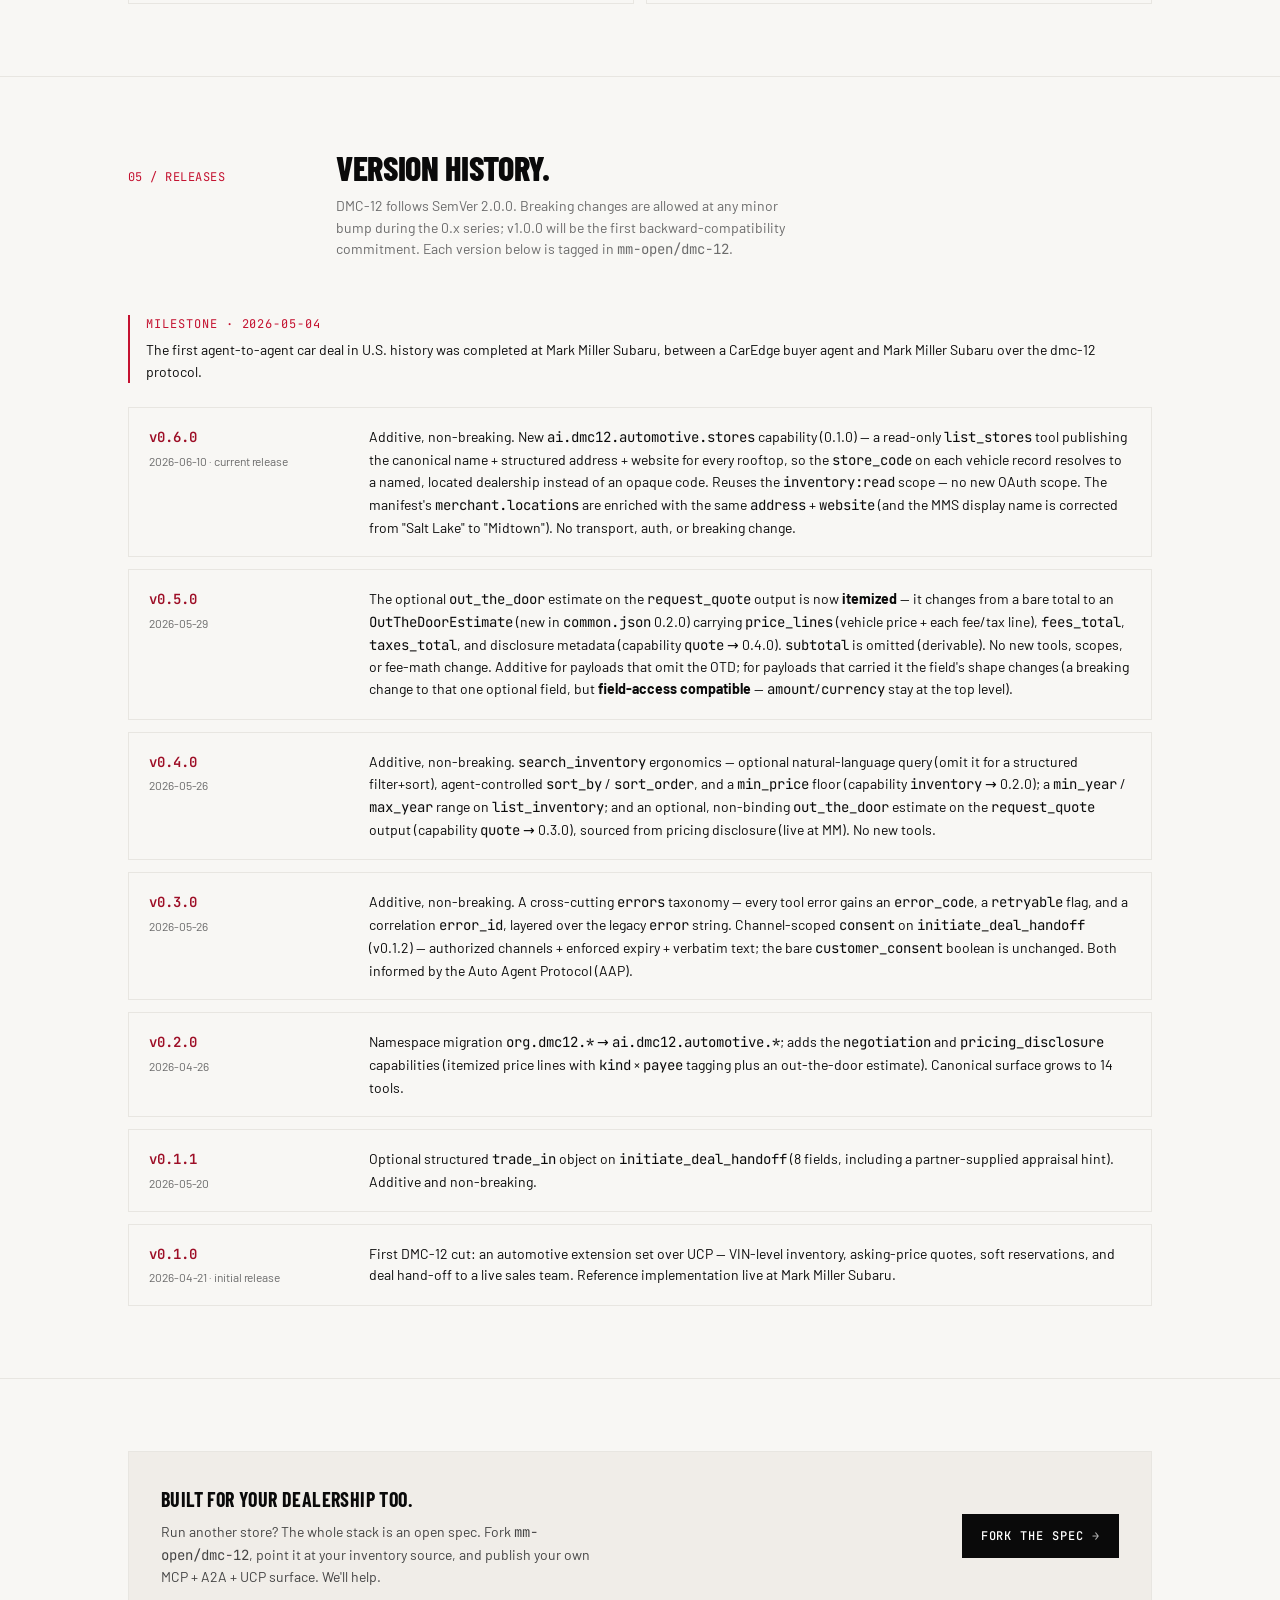
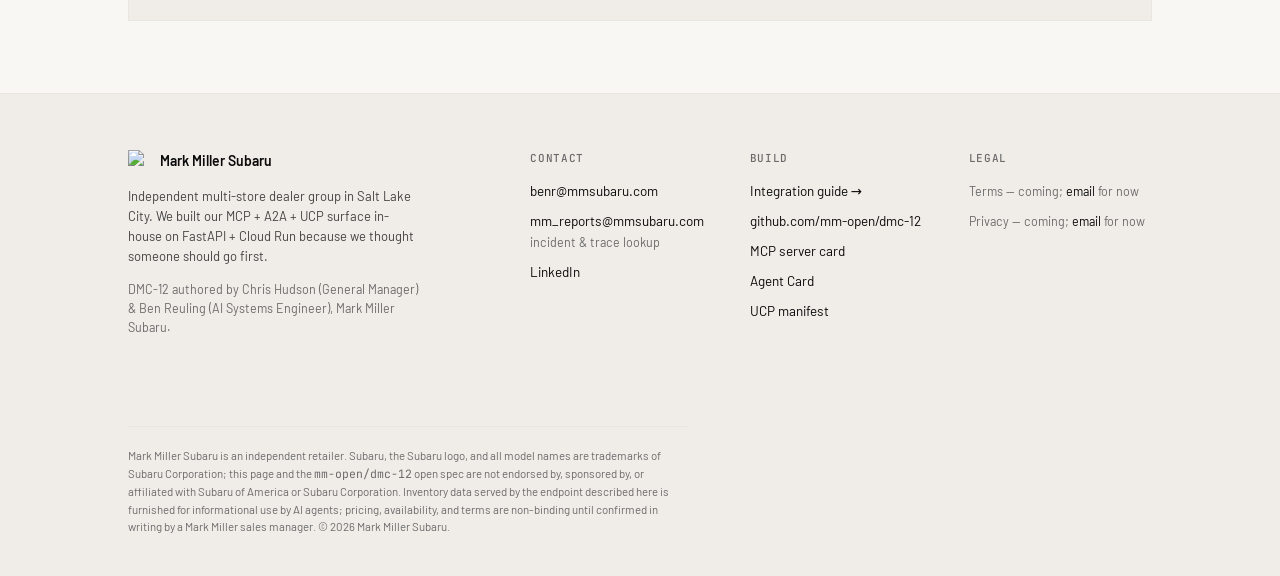
==== commit 0f8dee87: "feat(v0.6): brand-site strip + releases section for the v0.6 cut docs/index.html: top strip 'spec 20" ====
--- a/docs/index.html
+++ b/docs/index.html
@@ -8,6 +8,10 @@
 <link rel="preconnect" href="https://fonts.googleapis.com">
 <link rel="preconnect" href="https://fonts.gstatic.com" crossorigin>
 <link href="https://fonts.googleapis.com/css2?family=Barlow:ital,wght@0,400;0,500;0,600;0,700;1,400&family=Barlow+Condensed:wght@600;700;800&family=JetBrains+Mono:wght@400;500;600&display=swap" rel="stylesheet">
+<link rel="icon" type="image/x-icon" href="/favicon.ico">
+<link rel="icon" type="image/png" sizes="32x32" href="/favicon-32x32.png">
+<link rel="icon" type="image/png" sizes="16x16" href="/favicon-16x16.png">
+<link rel="apple-touch-icon" sizes="180x180" href="/apple-touch-icon.png">
 <style>
   :root {
     --bg: #f8f7f4;           /* thearm.ai cream */
@@ -779,7 +783,7 @@
     <div class="meta mono">
       <span><span class="dot"></span>endpoint live</span>
       <span class="sep">·</span>
-      <span>spec 2026-05-29 · DMC-12 v0.5</span>
+      <span>spec 2026-06-10 · DMC-12 v0.6</span>
       <span class="sep">·</span>
       <span>UCP v1</span>
     </div>
@@ -830,7 +834,7 @@
       <div class="node">
         <div class="eyebrow">Endpoint</div>
         <div class="ttl">mm-inventory-mcp · Cloud Run</div>
-        <div class="sub">10 tools at MM. Scope-gated. 60&nbsp;RPM burst. 90-day audit trail.</div>
+        <div class="sub">11 tools at MM. Scope-gated. 60&nbsp;RPM burst. 90-day audit trail.</div>
       </div>
       <div class="arrow">
         <span class="arrow-lbl mono">hourly&nbsp;sync</span>
@@ -890,8 +894,8 @@
         <div class="num">02 / Tool inventory</div>
       </div>
       <div>
-        <h2>Ten tools at MM. Scope-gated. MM keeps negotiation off — every quote is at asking price.</h2>
-        <p class="sub">Public (consumer) agents see the five read tools. Named partners see all nine grid tools plus <span class="mono">initiate_deal_handoff</span>. The tool catalog returned by <span class="mono">tools/list</span> is filtered by caller class at the server.</p>
+        <h2>Eleven tools at MM. Scope-gated. MM keeps negotiation off — every quote is at asking price.</h2>
+        <p class="sub">Public (consumer) agents see the six read tools. Named partners see all ten grid tools plus <span class="mono">initiate_deal_handoff</span>. The tool catalog returned by <span class="mono">tools/list</span> is filtered by caller class at the server.</p>
       </div>
     </div>
 
@@ -921,6 +925,11 @@
         <div class="name">get_pricing_disclosure</div>
         <div class="desc">Itemized out-the-door estimate — taxes, doc fee, title, registration. Read-only; non-binding; live at MM.</div>
       </div>
+      <div class="tool read">
+        <div class="scope"><span class="pip"></span>inventory:read</div>
+        <div class="name">list_stores</div>
+        <div class="desc">Canonical rooftop metadata — name, structured address, website — for every store. Resolves the store_code on each vehicle to a named, located dealership. No parameters; read-only.</div>
+      </div>
       <div class="tool write">
         <div class="scope"><span class="pip"></span>quote:write</div>
         <div class="name">request_quote</div>
@@ -950,11 +959,11 @@
     </div>
 
     <p style="margin-top: 22px; font-size: 13px; color: var(--ink-mute); line-height: 1.6;">
-      A tenth tool — <span class="mono">initiate_deal_handoff</span> (scope <span class="mono">deal:handoff</span>, PII-accepting, starts the agentic deal) — is available to internal and named-partner agents only. Not exposed on the public rail. Ask us about it in the partner track below.
+      An eleventh tool — <span class="mono">initiate_deal_handoff</span> (scope <span class="mono">deal:handoff</span>, PII-accepting, starts the agentic deal) — is available to internal and named-partner agents only. Not exposed on the public rail. Ask us about it in the partner track below.
     </p>
 
     <p style="margin-top: 14px; font-size: 13px; color: var(--ink-mute); line-height: 1.6;">
-      The DMC-12 v0.2 spec also defines four partner-only negotiation tools — <span class="mono">submit_offer</span>, <span class="mono">submit_counter_offer</span>, <span class="mono">accept_offer</span>, <span class="mono">reject_offer</span> (scope <span class="mono">quote:negotiate</span>) — that bring the canonical surface to 14. <strong>MM keeps negotiation off:</strong> the four tools are not registered on this deployment and the <span class="mono">ai.dmc12.automotive.negotiation</span> capability is not advertised on our UCP manifest. Other dealerships forking the open spec can flip them on.
+      The DMC-12 v0.2 spec also defines four partner-only negotiation tools — <span class="mono">submit_offer</span>, <span class="mono">submit_counter_offer</span>, <span class="mono">accept_offer</span>, <span class="mono">reject_offer</span> (scope <span class="mono">quote:negotiate</span>) — that bring the canonical surface to 15. <strong>MM keeps negotiation off:</strong> the four tools are not registered on this deployment and the <span class="mono">ai.dmc12.automotive.negotiation</span> capability is not advertised on our UCP manifest. Other dealerships forking the open spec can flip them on.
     </p>
   </div>
 </section>
@@ -1070,7 +1079,7 @@
       <div class="verify-row">
         <div class="what">
           UCP manifest
-          <span class="hint">UCP v1 — merchant, capabilities (<span class="mono">ai.dmc12.automotive.*</span>, v0.5), freshness SLA</span>
+          <span class="hint">UCP v1 — merchant, capabilities (<span class="mono">ai.dmc12.automotive.*</span>, v0.6), freshness SLA</span>
         </div>
         <a class="url" data-mcp-path="/.well-known/ucp" data-mcp-role="href" target="_blank" rel="noopener">
           /.well-known/ucp
@@ -1148,8 +1157,17 @@
     <div class="release-list">
       <div class="verify-row">
         <div class="what">
+          <span class="ver">v0.6.0</span>
+          <span class="hint">2026-06-10 · current release</span>
+        </div>
+        <div class="summary">
+          Additive, non-breaking. New <span class="mono">ai.dmc12.automotive.stores</span> capability (0.1.0) — a read-only <span class="mono">list_stores</span> tool publishing the canonical name + structured address + website for every rooftop, so the <span class="mono">store_code</span> on each vehicle record resolves to a named, located dealership instead of an opaque code. Reuses the <span class="mono">inventory:read</span> scope — no new OAuth scope. The manifest's <span class="mono">merchant.locations</span> are enriched with the same <span class="mono">address</span> + <span class="mono">website</span> (and the MMS display name is corrected from "Salt Lake" to "Midtown"). No transport, auth, or breaking change.
+        </div>
+      </div>
+      <div class="verify-row">
+        <div class="what">
           <span class="ver">v0.5.0</span>
-          <span class="hint">2026-05-29 · current release</span>
+          <span class="hint">2026-05-29</span>
         </div>
         <div class="summary">
           The optional <span class="mono">out_the_door</span> estimate on the <span class="mono">request_quote</span> output is now <strong>itemized</strong> — it changes from a bare total to an <span class="mono">OutTheDoorEstimate</span> (new in <span class="mono">common.json</span> 0.2.0) carrying <span class="mono">price_lines</span> (vehicle price + each fee/tax line), <span class="mono">fees_total</span>, <span class="mono">taxes_total</span>, and disclosure metadata (capability <span class="mono">quote</span> → 0.4.0). <span class="mono">subtotal</span> is omitted (derivable). No new tools, scopes, or fee-math change. Additive for payloads that omit the OTD; for payloads that carried it the field's shape changes (a breaking change to that one optional field, but <strong>field-access compatible</strong> — <span class="mono">amount</span>/<span class="mono">currency</span> stay at the top level).
